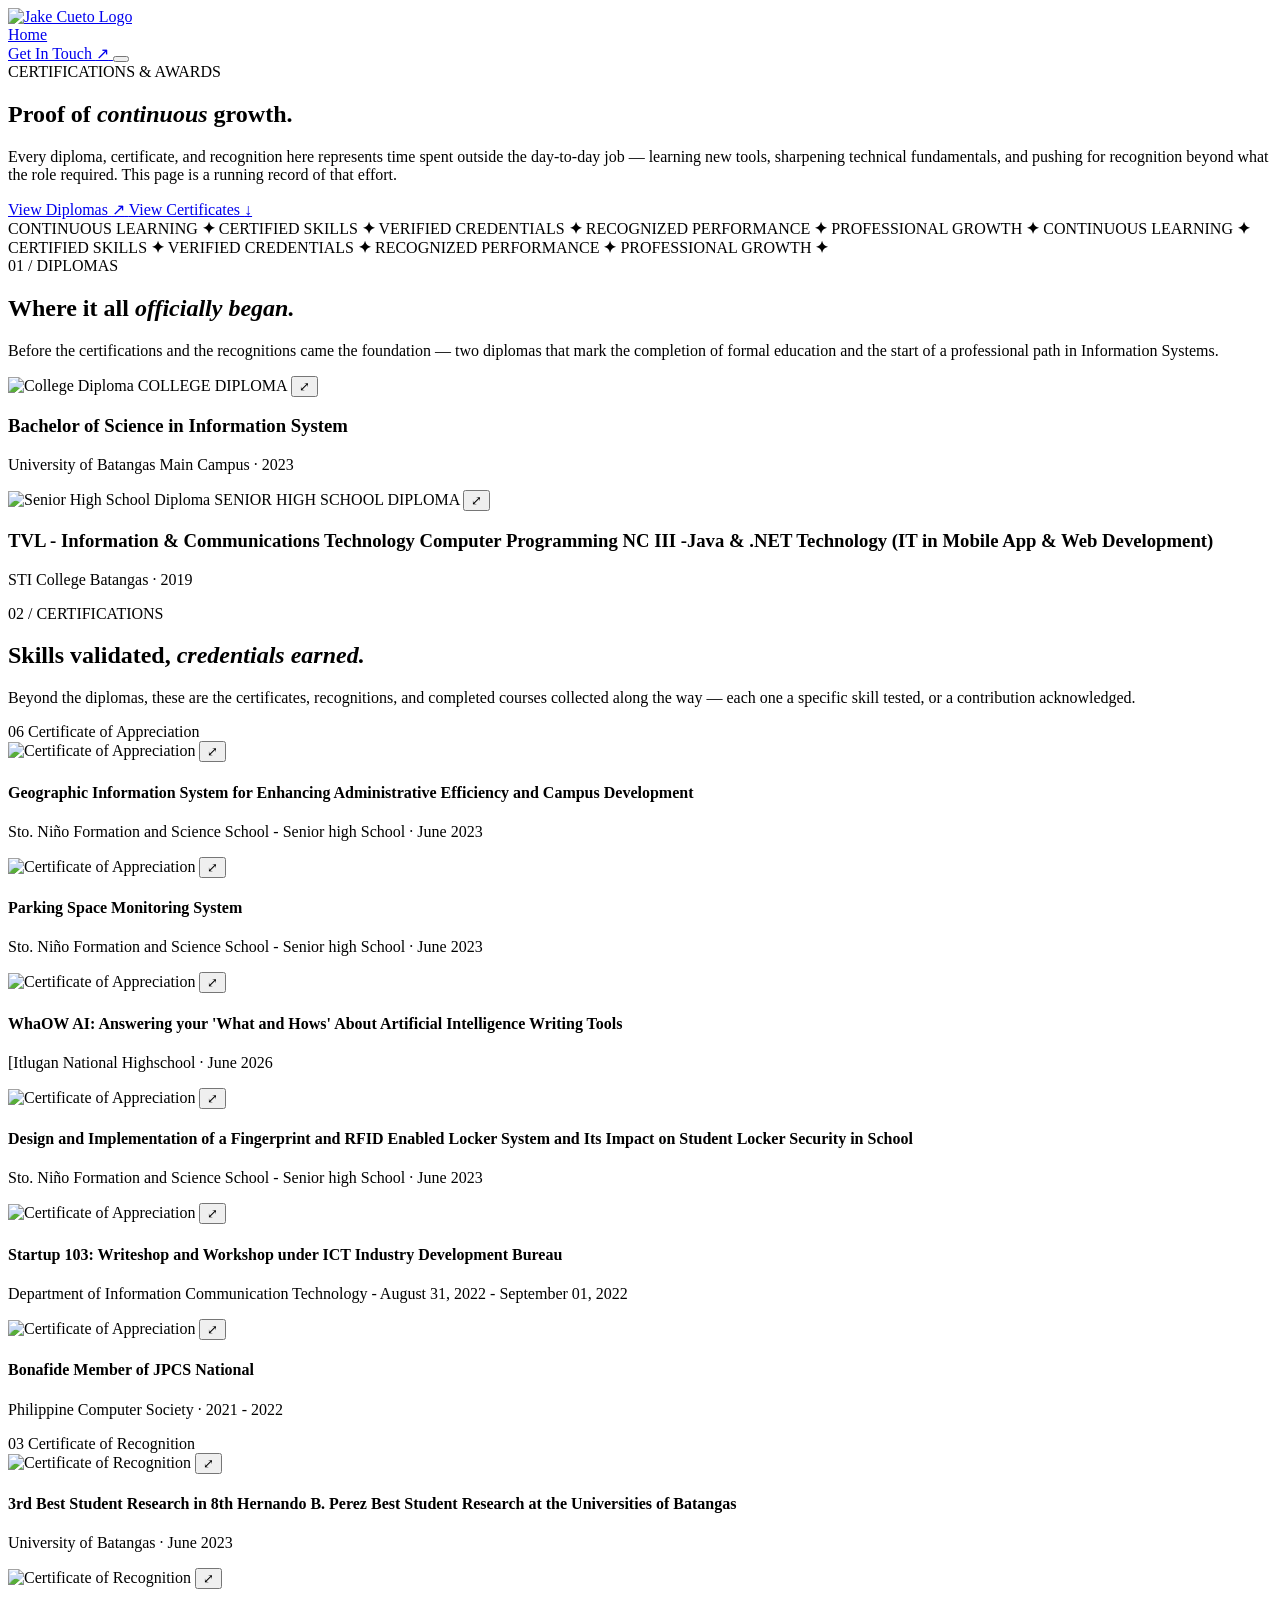
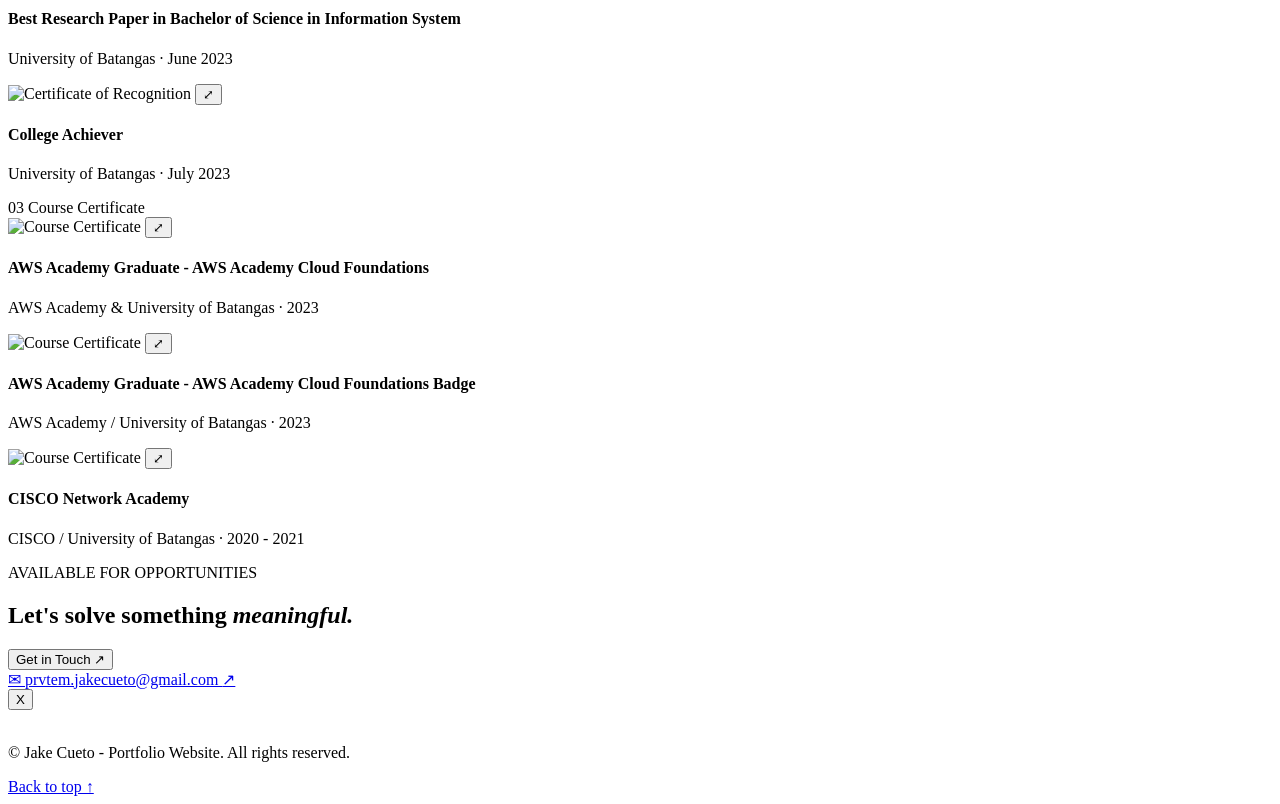
==== certifications.html @ 5f09d89c "certifications.html" ====
<!DOCTYPE html>
<html lang="en">

<head>
    <meta charset="UTF-8">
    <meta name="viewport" content="width=device-width, initial-scale=1.0">

    <meta
        name="description"
        content="Certifications and awards earned by Jake Cueto — Information Systems graduate, IT Support Specialist, and Technical Specialist."
    >

    <title>Certifications & Awards — Jake Cueto</title>

    <!-- Google Fonts -->
    <link rel="preconnect" href="https://fonts.googleapis.com">
    <link rel="preconnect" href="https://fonts.gstatic.com" crossorigin>

    <link
        href="https://fonts.googleapis.com/css2?family=DM+Sans:wght@400;500;600;700;800&family=Playfair+Display:ital,wght@0,500;0,600;0,700;1,500&display=swap"
        rel="stylesheet"
    >

    <!-- CSS -->
    <link rel="stylesheet" href="style.css">
</head>


<body>

    <!-- =====================================================
         NAVIGATION
    ====================================================== -->

    <header class="header">

        <nav class="navbar container">

            <a href="index.html" class="logo">
                <img
                    src="mybranding.png"
                    alt="Jake Cueto Logo"
                    class="logo-image"
                >
            </a>


            <div class="nav-links">

                <a href="index.html" class="active">
                    Home
                </a>

            </div>


            <a href="#contact" class="nav-contact">
                Get In Touch
                <span>↗</span>
            </a>


            <button
                class="menu-button"
                type="button"
                aria-label="Open navigation"
                aria-expanded="false"
            >
                <span></span>
                <span></span>
            </button>

        </nav>

    </header>



    <!-- =====================================================
         MAIN
    ====================================================== -->

    <main>


        <!-- =================================================
             HERO / PAGE INTRO
        ================================================== -->

        <section
            class="cert-hero container"
            id="top"
        >

            <div class="cert-hero-content reveal">

                <div class="eyebrow">
                    <span></span>
                    CERTIFICATIONS &amp; AWARDS
                </div>


                <h1>
                    Proof of
                    <em>continuous</em>
                    growth.
                </h1>


                <p class="hero-description">
                    Every diploma, certificate, and recognition here represents
                    time spent outside the day-to-day job — learning new tools,
                    sharpening technical fundamentals, and pushing for
                    recognition beyond what the role required. This page
                    is a running record of that effort.
                </p>


                <div class="hero-buttons">

                    <a
                        href="#diplomas"
                        class="button button-dark"
                    >
                        View Diplomas
                        <span>↗</span>
                    </a>


                    <a
                        href="#certifications"
                        class="simple-link"
                    >
                        View Certificates
                        <span>↓</span>
                    </a>

                </div>

            </div>

        </section>



        <!-- =================================================
             MARQUEE
        ================================================== -->

        <section class="marquee-divider">

            <div class="marquee-track">

                <span>CONTINUOUS LEARNING</span>
                <b>✦</b>

                <span>CERTIFIED SKILLS</span>
                <b>✦</b>

                <span>VERIFIED CREDENTIALS</span>
                <b>✦</b>

                <span>RECOGNIZED PERFORMANCE</span>
                <b>✦</b>

                <span>PROFESSIONAL GROWTH</span>
                <b>✦</b>

                <span>CONTINUOUS LEARNING</span>
                <b>✦</b>

                <span>CERTIFIED SKILLS</span>
                <b>✦</b>

                <span>VERIFIED CREDENTIALS</span>
                <b>✦</b>

                <span>RECOGNIZED PERFORMANCE</span>
                <b>✦</b>

                <span>PROFESSIONAL GROWTH</span>
                <b>✦</b>

            </div>

        </section>



        <!-- =================================================
             DIPLOMAS
        ================================================== -->

        <section
            class="diploma-section container"
            id="diplomas"
        >

            <div class="section-number reveal">
                01 / DIPLOMAS
            </div>


            <div class="cert-section-header reveal">

                <h2>
                    Where it all
                    <em>officially began.</em>
                </h2>


                <p class="work-intro-text">
                    Before the certifications and the recognitions came the
                    foundation — two diplomas that mark the completion of
                    formal education and the start of a professional path
                    in Information Systems.
                </p>

            </div>


            <div class="diploma-grid">

                <!-- DIPLOMA 1 — placeholder, replace with real data -->
                <article class="diploma-card reveal">

                    <div class="diploma-photo protected-photo">
                        <img
                            src="diploma-college.jpg"
                            alt="College Diploma"
                            draggable="false"
                            oncontextmenu="return false"
                        >
                        <span class="diploma-tag">COLLEGE DIPLOMA</span>

                        <button
                            type="button"
                            class="expand-btn"
                            data-image="diploma-college.jpg"
                            data-title="College Diploma"
                            aria-label="Expand image"
                        >
                            ⤢
                        </button>
                    </div>

                    <div class="diploma-info">
                        <h3>Bachelor of Science in Information System</h3>
                        <p>University of Batangas Main Campus · 2023</p>
                    </div>

                </article>


                <!-- DIPLOMA 2 — placeholder, replace with real data -->
                <article class="diploma-card reveal">

                    <div class="diploma-photo protected-photo">
                        <img
                            src="diploma-shs.jpg"
                            alt="Senior High School Diploma"
                            draggable="false"
                            oncontextmenu="return false"
                        >
                        <span class="diploma-tag">SENIOR HIGH SCHOOL DIPLOMA</span>

                        <button
                            type="button"
                            class="expand-btn"
                            data-image="diploma-shs.jpg"
                            data-title="Senior High School Diploma"
                            aria-label="Expand image"
                        >
                            ⤢
                        </button>
                    </div>

                    <div class="diploma-info">
                        <h3>TVL - Information & Communications Technology Computer Programming NC III -Java & .NET Technology (IT in Mobile App & Web Development)</h3>
                        <p>STI College Batangas · 2019</p>
                    </div>

                </article>

            </div>

        </section>



        <!-- =================================================
             CERTIFICATIONS
        ================================================== -->

        <section
            class="cert-section container"
            id="certifications"
        >

            <div class="section-number reveal">
                02 / CERTIFICATIONS
            </div>


            <div class="cert-section-header reveal">

                <h2>
                    Skills validated,
                    <em>credentials earned.</em>
                </h2>


                <p class="work-intro-text">
                    Beyond the diplomas, these are the certificates,
                    recognitions, and completed courses collected along
                    the way — each one a specific skill tested, or a
                    contribution acknowledged.
                </p>

            </div>


            <!-- =============================================
                 CERTIFICATE OF APPRECIATION
            ============================================== -->

            <div class="cert-group">

                <div class="cert-group-heading reveal">
                    <span class="cert-group-count">06</span>
                    Certificate of Appreciation
                </div>

                <div class="cert-photo-grid">

                    <!-- CERT PHOTO — placeholder, replace with real data -->
                    <article class="cert-photo-card reveal">
                        <div class="cert-photo protected-photo">
                            <img
                                src="cert-appreciation-1.jpg"
                                alt="Certificate of Appreciation"
                                draggable="false"
                                oncontextmenu="return false"
                            >
                            <button
                                type="button"
                                class="expand-btn"
                                data-image="cert-appreciation-1.jpg"
                                data-title="Certificate of Appreciation"
                                aria-label="Expand image"
                            >
                                ⤢
                            </button>
                        </div>
                        <div class="cert-photo-info">
                            <h4>Geographic Information System for Enhancing Administrative Efficiency and Campus Development </h4>
                            <p>Sto. Niño Formation and Science School - Senior high School · June 2023</p>
                        </div>
                    </article>

                    <!-- CERT PHOTO — placeholder, replace with real data -->
                    <article class="cert-photo-card reveal">
                        <div class="cert-photo protected-photo">
                            <img
                                src="cert-appreciation-2.jpg"
                                alt="Certificate of Appreciation"
                                draggable="false"
                                oncontextmenu="return false"
                            >
                            <button
                                type="button"
                                class="expand-btn"
                                data-image="cert-appreciation-2.jpg"
                                data-title="Certificate of Appreciation"
                                aria-label="Expand image"
                            >
                                ⤢
                            </button>
                        </div>
                        <div class="cert-photo-info">
                            <h4>Parking Space Monitoring System</h4>
                            <p>Sto. Niño Formation and Science School - Senior high School · June 2023</p>
                        </div>
                    </article>

                    <!-- CERT PHOTO — placeholder, replace with real data -->
                    <article class="cert-photo-card reveal">
                        <div class="cert-photo protected-photo">
                            <img
                                src="cert-appreciation-3.jpg"
                                alt="Certificate of Appreciation"
                                draggable="false"
                                oncontextmenu="return false"
                            >
                            <button
                                type="button"
                                class="expand-btn"
                                data-image="cert-appreciation-3.jpg"
                                data-title="Certificate of Appreciation"
                                aria-label="Expand image"
                            >
                                ⤢
                            </button>
                        </div>
                        <div class="cert-photo-info">
                            <h4>WhaOW AI: Answering your 'What and Hows' About Artificial Intelligence Writing Tools</h4>
                            <p>[Itlugan National Highschool · June 2026</p>
                        </div>
                    </article>

                    <!-- CERT PHOTO — placeholder, replace with real data -->
                    <article class="cert-photo-card reveal">
                        <div class="cert-photo protected-photo">
                            <img
                                src="cert-appreciation-4.jpg"
                                alt="Certificate of Appreciation"
                                draggable="false"
                                oncontextmenu="return false"
                            >
                            <button
                                type="button"
                                class="expand-btn"
                                data-image="cert-appreciation-4.jpg"
                                data-title="Certificate of Appreciation"
                                aria-label="Expand image"
                            >
                                ⤢
                            </button>
                        </div>
                        <div class="cert-photo-info">
                            <h4>Design and Implementation of a Fingerprint and RFID Enabled Locker System and Its Impact on Student Locker Security in School</h4>
                            <p>Sto. Niño Formation and Science School - Senior high School · June 2023</p>
                        </div>
                    </article>

                    <!-- CERT PHOTO — placeholder, replace with real data -->
                    <article class="cert-photo-card reveal">
                        <div class="cert-photo protected-photo">
                            <img
                                src="cert-appreciation-5.jpg"
                                alt="Certificate of Appreciation"
                                draggable="false"
                                oncontextmenu="return false"
                            >
                            <button
                                type="button"
                                class="expand-btn"
                                data-image="cert-appreciation-5.jpg"
                                data-title="Certificate of Appreciation"
                                aria-label="Expand image"
                            >
                                ⤢
                            </button>
                        </div>
                        <div class="cert-photo-info">
                            <h4>Startup 103: Writeshop and Workshop under ICT Industry Development Bureau</h4>
                            <p>Department of Information Communication Technology - August 31, 2022 - September 01, 2022</p>
                        </div>
                    </article>

                    <!-- CERT PHOTO — placeholder, replace with real data -->
                    <article class="cert-photo-card reveal">
                        <div class="cert-photo protected-photo">
                            <img
                                src="cert-appreciation-6.jpg"
                                alt="Certificate of Appreciation"
                                draggable="false"
                                oncontextmenu="return false"
                            >
                            <button
                                type="button"
                                class="expand-btn"
                                data-image="cert-appreciation-6.jpg"
                                data-title="Certificate of Appreciation"
                                aria-label="Expand image"
                            >
                                ⤢
                            </button>
                        </div>
                        <div class="cert-photo-info">
                            <h4>Bonafide Member of JPCS National</h4>
                            <p>Philippine Computer Society · 2021 - 2022</p>
                        </div>
                    </article>

                </div>

            </div>



            <!-- =============================================
                 CERTIFICATE OF RECOGNITION
                 (2 portrait, 1 landscape)
            ============================================== -->

            <div class="cert-group">

                <div class="cert-group-heading reveal">
                    <span class="cert-group-count">03</span>
                    Certificate of Recognition
                </div>

                <div class="cert-photo-grid">

                    <!-- CERT PHOTO — PORTRAIT — placeholder, replace with real data -->
                    <article class="cert-photo-card cert-photo-card--portrait reveal">
                        <div class="cert-photo protected-photo">
                            <img
                                src="cert-recognition-1.jpg"
                                alt="Certificate of Recognition"
                                draggable="false"
                                oncontextmenu="return false"
                            >
                            <button
                                type="button"
                                class="expand-btn"
                                data-image="cert-recognition-1.jpg"
                                data-title="Certificate of Recognition"
                                aria-label="Expand image"
                            >
                                ⤢
                            </button>
                        </div>
                        <div class="cert-photo-info">
                            <h4>3rd Best Student Research in 8th Hernando B. Perez Best Student Research at the Universities of Batangas</h4>
                            <p>University of Batangas · June 2023</p>
                        </div>
                    </article>

                    <!-- CERT PHOTO — PORTRAIT — placeholder, replace with real data -->
                    <article class="cert-photo-card cert-photo-card--portrait reveal">
                        <div class="cert-photo protected-photo">
                            <img
                                src="cert-recognition-2.jpg"
                                alt="Certificate of Recognition"
                                draggable="false"
                                oncontextmenu="return false"
                            >
                            <button
                                type="button"
                                class="expand-btn"
                                data-image="cert-recognition-2.jpg"
                                data-title="Certificate of Recognition"
                                aria-label="Expand image"
                            >
                                ⤢
                            </button>
                        </div>
                        <div class="cert-photo-info">
                            <h4>Best Research Paper in Bachelor of Science in Information System</h4>
                            <p>University of Batangas · June 2023</p>
                        </div>
                    </article>

                    <!-- CERT PHOTO — LANDSCAPE — placeholder, replace with real data -->
                    <article class="cert-photo-card reveal">
                        <div class="cert-photo protected-photo">
                            <img
                                src="cert-recognition-3.jpg"
                                alt="Certificate of Recognition"
                                draggable="false"
                                oncontextmenu="return false"
                            >
                            <button
                                type="button"
                                class="expand-btn"
                                data-image="cert-recognition-3.jpg"
                                data-title="Certificate of Recognition"
                                aria-label="Expand image"
                            >
                                ⤢
                            </button>
                        </div>
                        <div class="cert-photo-info">
                            <h4>College Achiever</h4>
                            <p>University of Batangas · July 2023</p>
                        </div>
                    </article>

                </div>

            </div>



            <!-- =============================================
                 COURSE CERTIFICATE
                 (1 portrait, 2 landscape)
            ============================================== -->

            <div class="cert-group">

                <div class="cert-group-heading reveal">
                    <span class="cert-group-count">03</span>
                    Course Certificate
                </div>

                <div class="cert-photo-grid cert-photo-grid-small">

                    <!-- CERT PHOTO — PORTRAIT — placeholder, replace with real data -->
                    <article class="cert-photo-card cert-photo-card--portrait reveal">
                        <div class="cert-photo protected-photo">
                            <img
                                src="cert-course-1.jpg"
                                alt="Course Certificate"
                                draggable="false"
                                oncontextmenu="return false"
                            >
                            <button
                                type="button"
                                class="expand-btn"
                                data-image="cert-course-1.jpg"
                                data-title="Course Certificate"
                                aria-label="Expand image"
                            >
                                ⤢
                            </button>
                        </div>
                        <div class="cert-photo-info">
                            <h4>AWS Academy Graduate - AWS Academy Cloud Foundations</h4>
                            <p>AWS Academy & University of Batangas · 2023</p>
                        </div>
                    </article>

                    <!-- CERT PHOTO — LANDSCAPE — placeholder, replace with real data -->
                    <article class="cert-photo-card reveal">
                        <div class="cert-photo protected-photo">
                            <img
                                src="cert-course-2.jpg"
                                alt="Course Certificate"
                                draggable="false"
                                oncontextmenu="return false"
                            >
                            <button
                                type="button"
                                class="expand-btn"
                                data-image="cert-course-2.jpg"
                                data-title="Course Certificate"
                                aria-label="Expand image"
                            >
                                ⤢
                            </button>
                        </div>
                        <div class="cert-photo-info">
                            <h4>AWS Academy Graduate - AWS Academy Cloud Foundations Badge</h4>
                            <p>AWS Academy / University of Batangas · 2023</p>
                        </div>
                    </article>

                    <!-- CERT PHOTO — LANDSCAPE — placeholder, replace with real data -->
                    <article class="cert-photo-card reveal">
                        <div class="cert-photo protected-photo">
                            <img
                                src="cert-course-3.jpg"
                                alt="Course Certificate"
                                draggable="false"
                                oncontextmenu="return false"
                            >
                            <button
                                type="button"
                                class="expand-btn"
                                data-image="cert-course-3.jpg"
                                data-title="Course Certificate"
                                aria-label="Expand image"
                            >
                                ⤢
                            </button>
                        </div>
                        <div class="cert-photo-info">
                            <h4>CISCO Network Academy</h4>
                            <p>CISCO / University of Batangas · 2020 - 2021</p>
                        </div>
                    </article>

                </div>

            </div>

        </section>



        <!-- =================================================
             CONTACT
        ================================================== -->

        <section
            class="contact container"
            id="contact"
        >

            <div class="contact-box reveal">

                <div class="eyebrow light">
                    AVAILABLE FOR OPPORTUNITIES
                </div>


                <h2>
                    Let's solve something
                    <em>meaningful.</em>
                </h2>


                <!-- CONTACT ACTION -->

                <div class="contact-action">

                    <button
                        type="button"
                        class="button button-light contact-start"
                        id="startConversationBtn"
                        aria-expanded="false"
                        aria-controls="emailReveal"
                    >
                        Get in Touch
                        <span class="contact-arrow">↗</span>
                    </button>


                    <!-- EMAIL BUTTON REVEALED AFTER CLICK -->

                    <div
                        class="email-reveal"
                        id="emailReveal"
                        aria-hidden="true"
                    >

                        <a
                            href="https://mail.google.com/mail/?view=cm&amp;fs=1&amp;to=prvtem.jakecueto@gmail.com"
                            target="_blank"
                            rel="noopener noreferrer"
                            class="email-button"
                            aria-label="Send an email to Jake Cueto"
                        >

                            <span class="email-icon">
                                ✉
                            </span>

                            <span class="email-address">
                                prvtem.jakecueto@gmail.com
                            </span>

                            <span class="email-arrow">
                                ↗
                            </span>

                        </a>

                    </div>

                </div>


                <div class="contact-circle"></div>

            </div>

        </section>

    </main>



    <!-- =====================================================
         PHOTO LIGHTBOX (protected — expand view only)
    ====================================================== -->

    <div
        class="photo-lightbox"
        id="photoLightbox"
        aria-hidden="true"
    >

        <button
            class="lightbox-close"
            id="lightboxClose"
            type="button"
            aria-label="Close photo viewer"
        >
            X
        </button>


        <div class="lightbox-content" oncontextmenu="return false">

            <img
                id="lightboxImage"
                src=""
                alt=""
                draggable="false"
                oncontextmenu="return false"
            >

            <p id="lightboxTitle"></p>

        </div>

    </div>



    <!-- =====================================================
         FOOTER
    ====================================================== -->

    <footer class="footer container">

        <p>
            ©
            <span id="year"></span>
            Jake Cueto - Portfolio Website.
            All rights reserved.
        </p>


        <a href="#top">
            Back to top ↑
        </a>

    </footer>



    <!-- JavaScript -->
    <script src="script.js"></script>

</body>

</html>
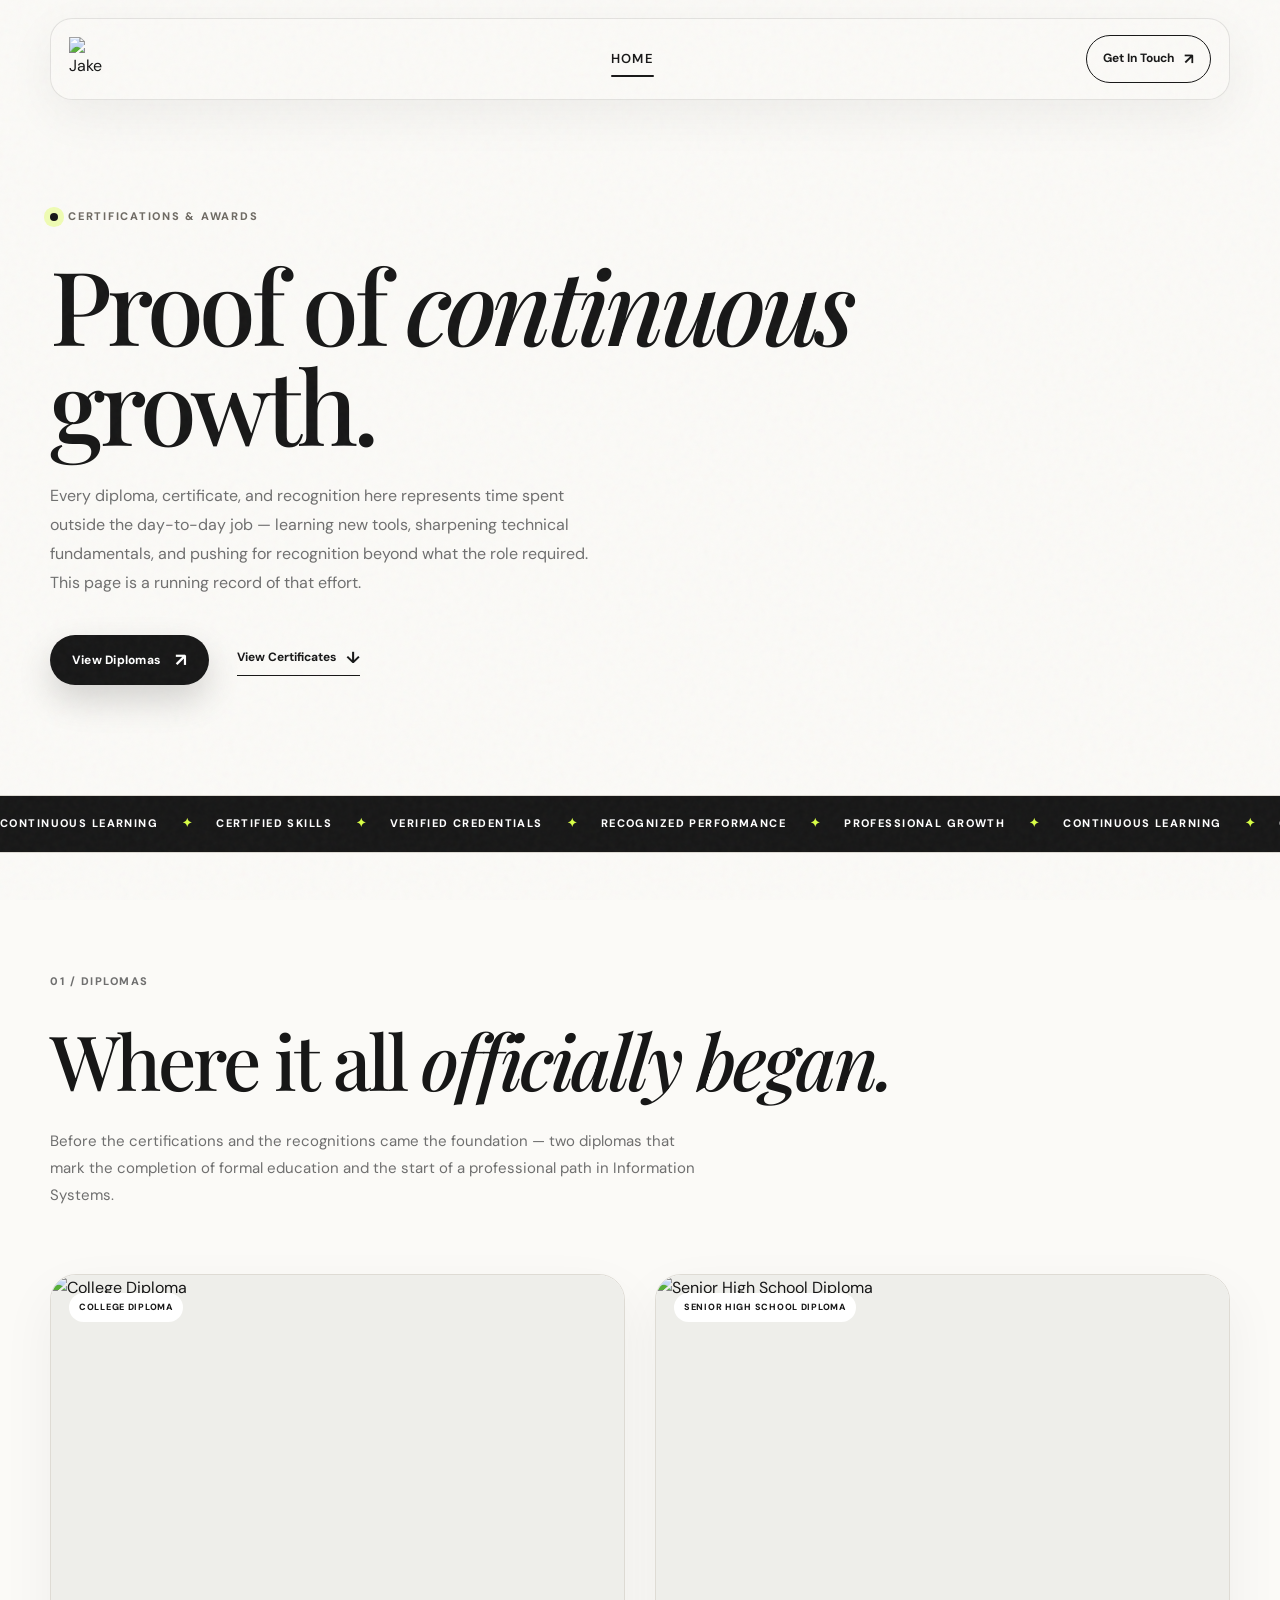
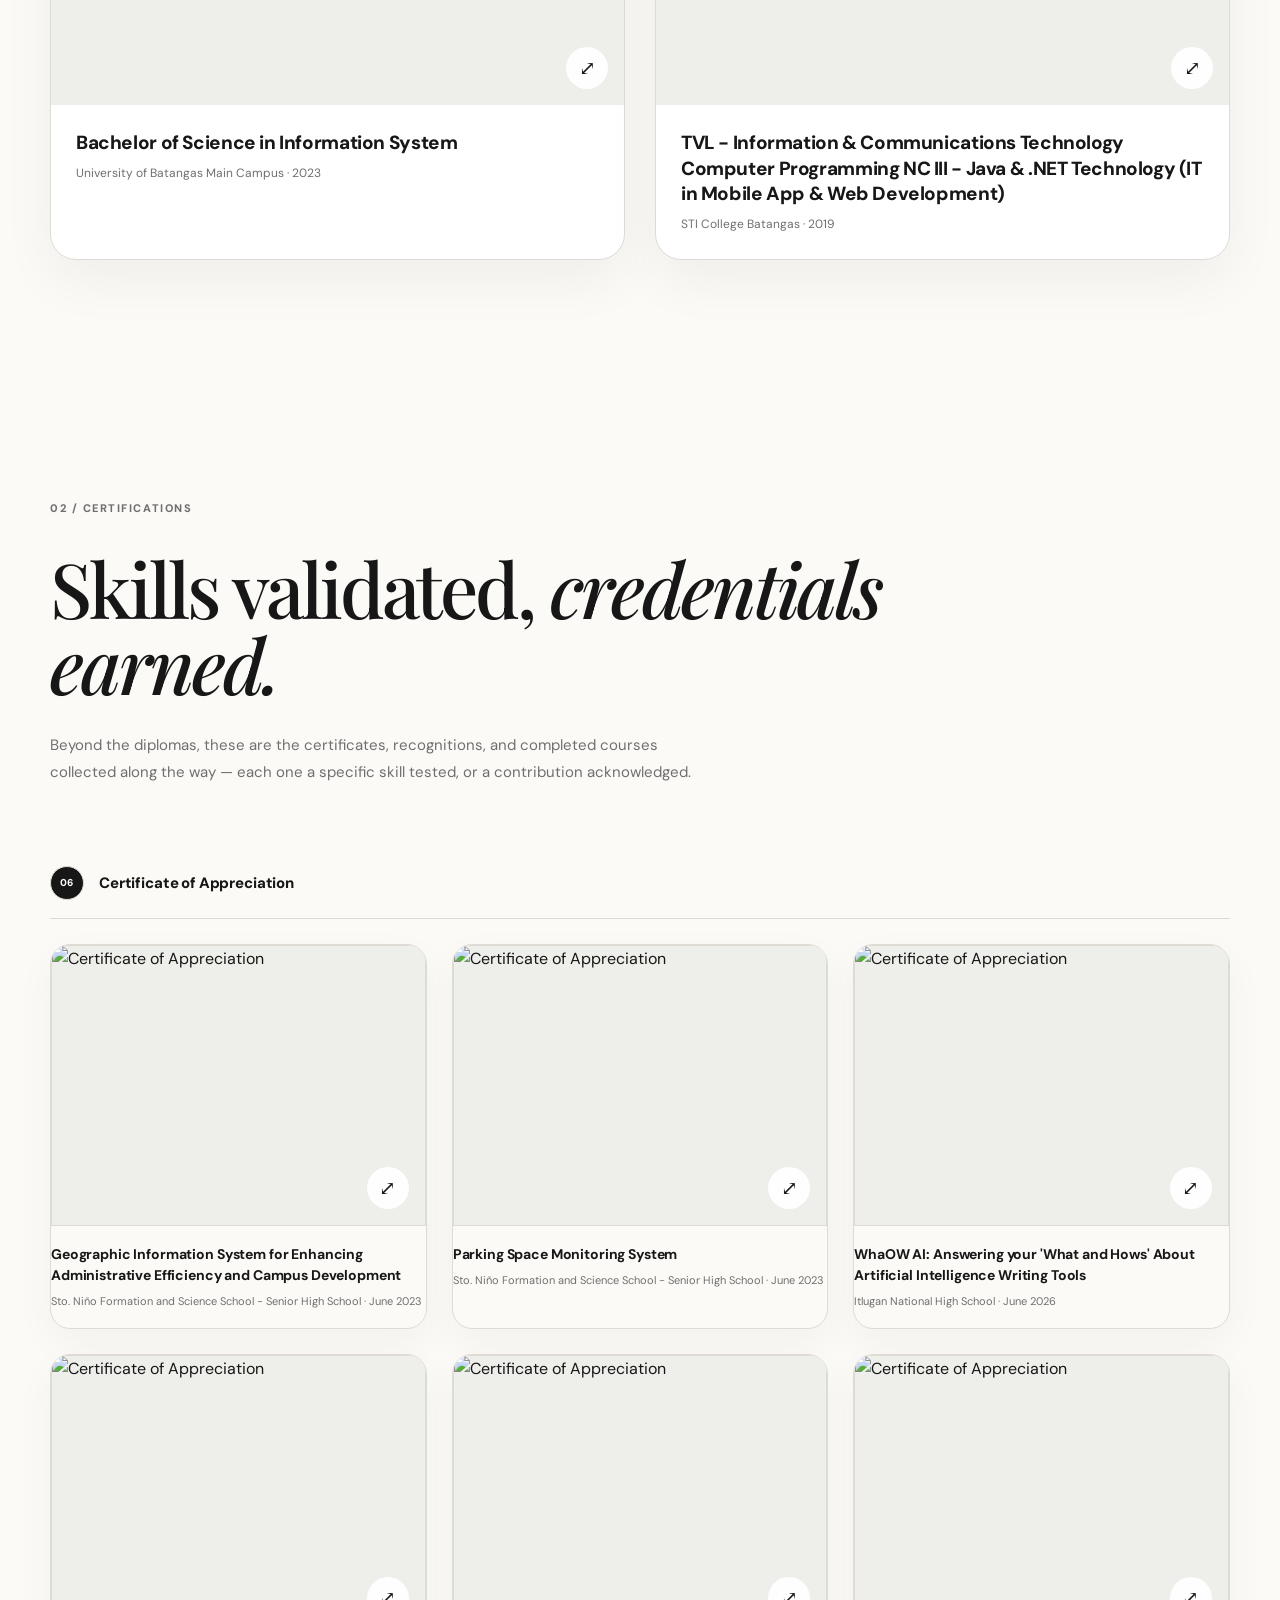
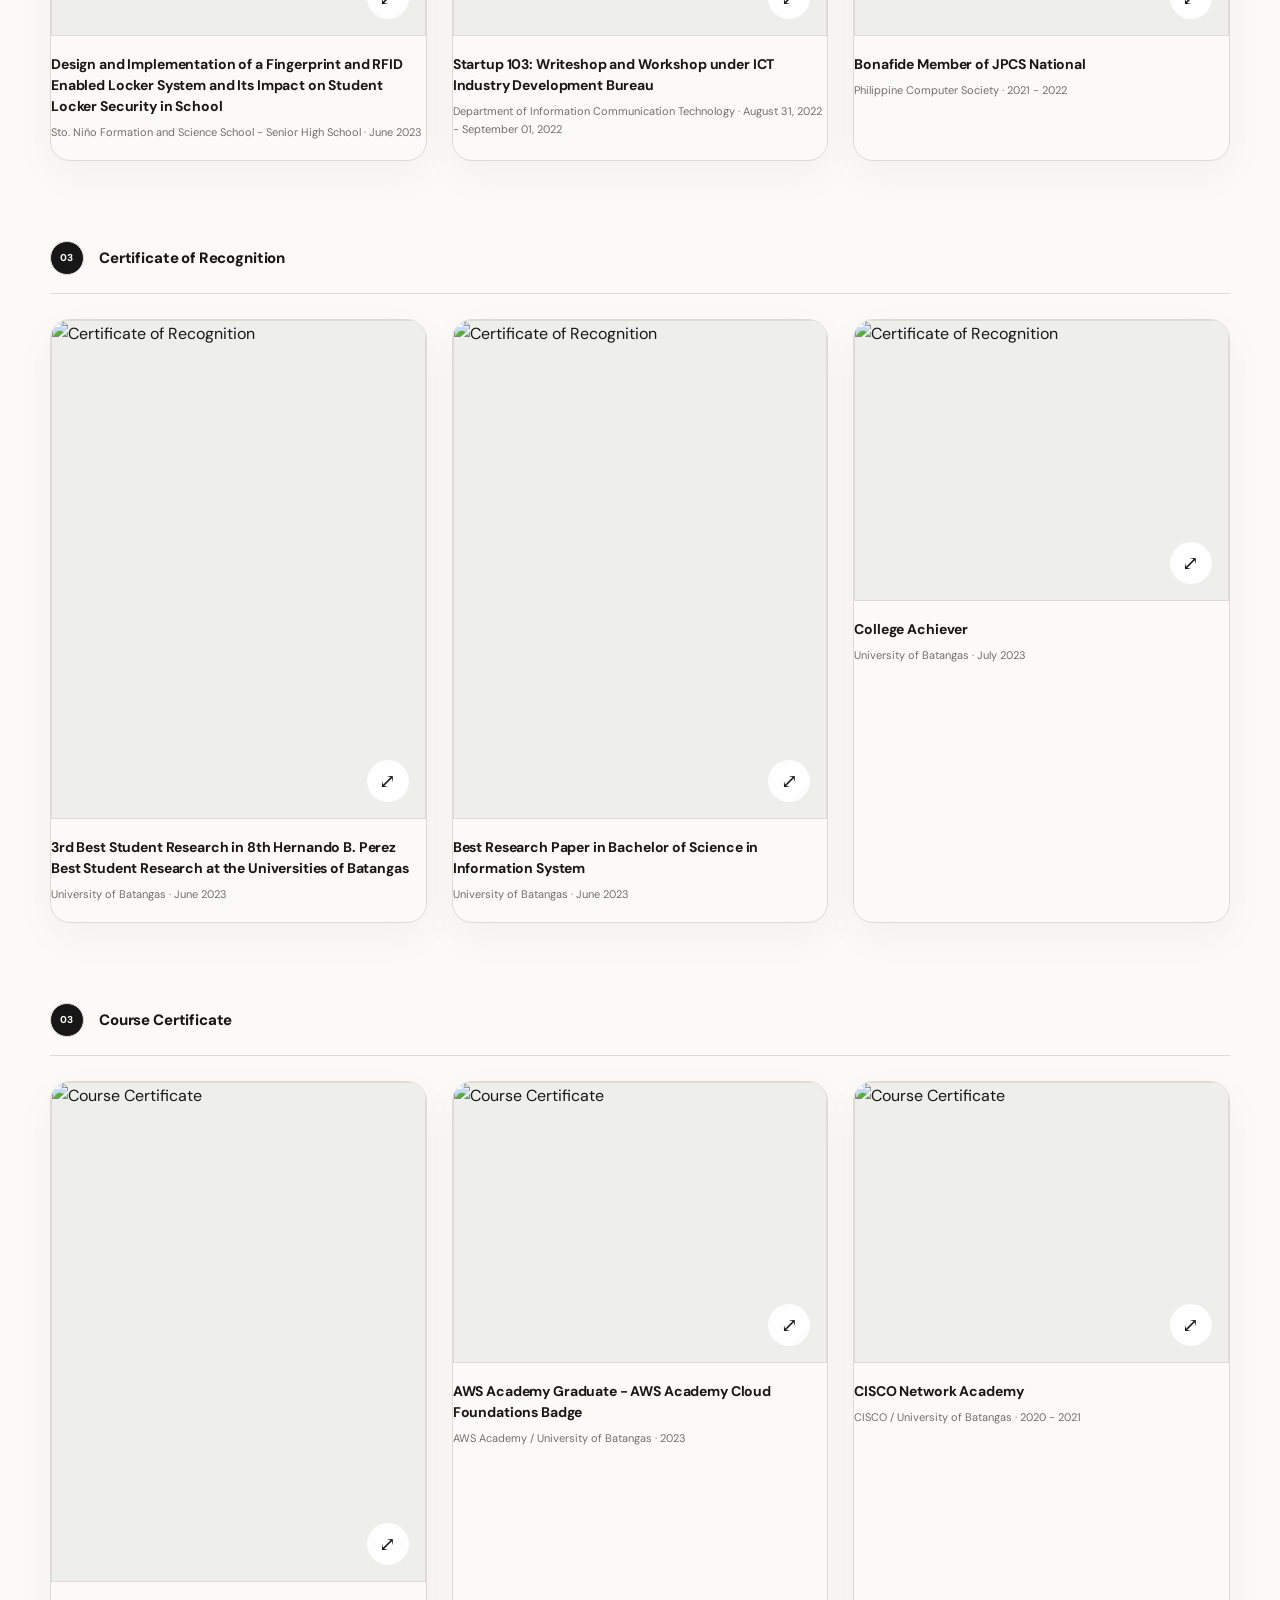
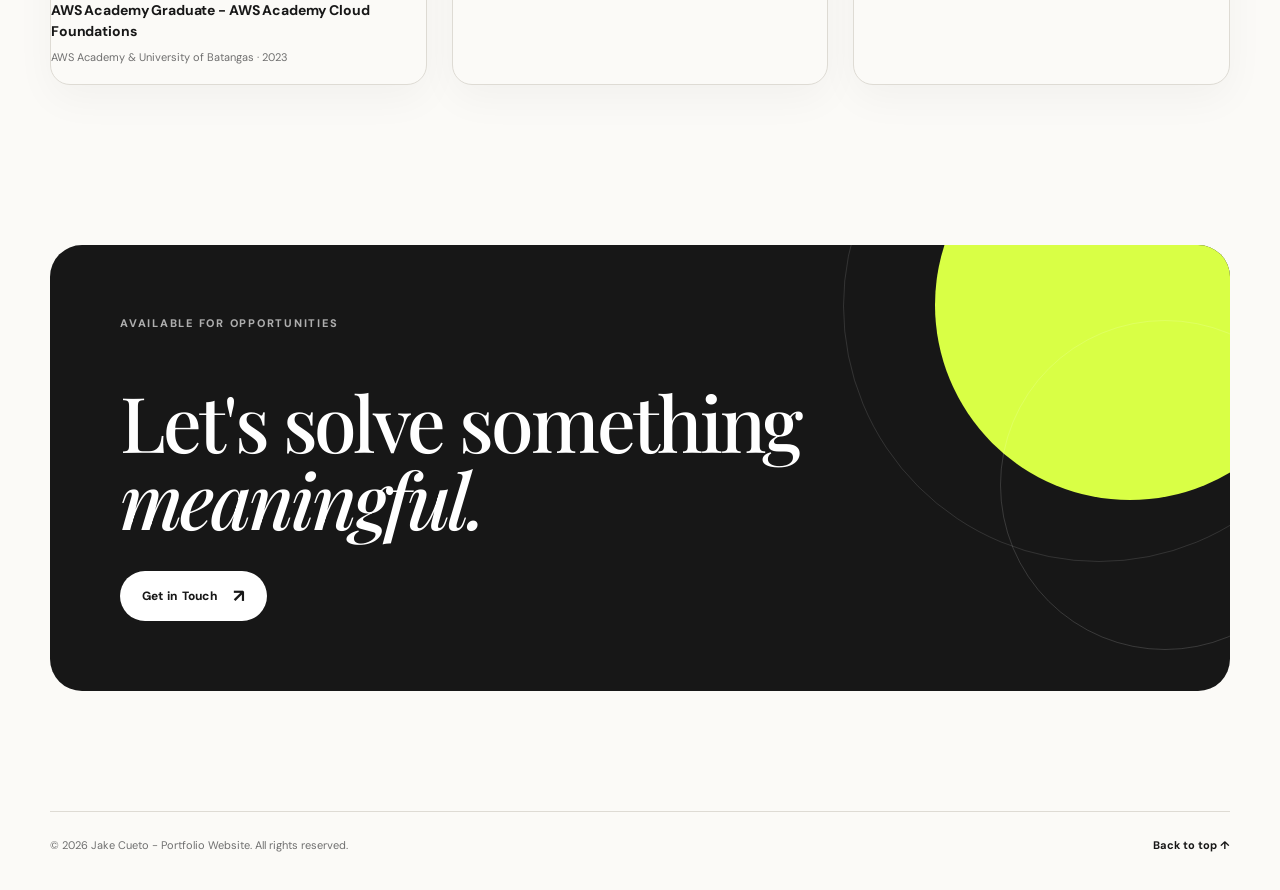
==== commit c9d6df9a: "certifications.html" ====
--- a/certifications.html
+++ b/certifications.html
@@ -2,8 +2,13 @@
 <html lang="en">
 
 <head>
+
     <meta charset="UTF-8">
-    <meta name="viewport" content="width=device-width, initial-scale=1.0">
+
+    <meta
+        name="viewport"
+        content="width=device-width, initial-scale=1.0"
+    >
 
     <meta
         name="description"
@@ -12,21 +17,42 @@
 
     <title>Certifications & Awards — Jake Cueto</title>
 
-    <!-- Google Fonts -->
-    <link rel="preconnect" href="https://fonts.googleapis.com">
-    <link rel="preconnect" href="https://fonts.gstatic.com" crossorigin>
+
+    <!-- =====================================================
+         GOOGLE FONTS
+    ====================================================== -->
+
+    <link
+        rel="preconnect"
+        href="https://fonts.googleapis.com"
+    >
+
+    <link
+        rel="preconnect"
+        href="https://fonts.gstatic.com"
+        crossorigin
+    >
 
     <link
         href="https://fonts.googleapis.com/css2?family=DM+Sans:wght@400;500;600;700;800&family=Playfair+Display:ital,wght@0,500;0,600;0,700;1,500&display=swap"
         rel="stylesheet"
     >
 
-    <!-- CSS -->
-    <link rel="stylesheet" href="style.css">
+
+    <!-- =====================================================
+         CSS
+    ====================================================== -->
+
+    <link
+        rel="stylesheet"
+        href="style.css"
+    >
+
 </head>
 
 
 <body>
+
 
     <!-- =====================================================
          NAVIGATION
@@ -36,29 +62,80 @@
 
         <nav class="navbar container">
 
-            <a href="index.html" class="logo">
+
+            <!-- LOGO -->
+
+            <a
+                href="index.html"
+                class="logo"
+            >
+
                 <img
                     src="mybranding.png"
                     alt="Jake Cueto Logo"
                     class="logo-image"
+                    draggable="false"
                 >
+
             </a>
 
 
+            <!-- =================================================
+                 NAVIGATION LINKS
+                 DESKTOP + MOBILE DROPDOWN
+            ================================================== -->
+
             <div class="nav-links">
 
-                <a href="index.html" class="active">
+
+                <!-- HOME -->
+
+                <a
+                    href="index.html"
+                    class="active"
+                >
                     Home
                 </a>
 
+
+                <!-- GET IN TOUCH
+                     MOBILE VERSION -->
+
+                <a
+                    href="#contact"
+                    class="mobile-contact-link"
+                >
+                    Get In Touch
+
+                    <span>↗</span>
+
+                </a>
+
+
             </div>
 
 
-            <a href="#contact" class="nav-contact">
+            <!-- =================================================
+                 GET IN TOUCH
+                 DESKTOP VERSION
+            ================================================== -->
+
+            <a
+                href="#contact"
+                class="nav-contact"
+            >
+
                 Get In Touch
+
                 <span>↗</span>
+
             </a>
 
+
+            <!-- =================================================
+                 MOBILE MENU BUTTON
+                 3 LINES
+            ================================================== -->
 
             <button
                 class="menu-button"
@@ -66,9 +143,13 @@
                 aria-label="Open navigation"
                 aria-expanded="false"
             >
+
                 <span></span>
                 <span></span>
+                <span></span>
+
             </button>
+
 
         </nav>
 
@@ -94,36 +175,48 @@
 
             <div class="cert-hero-content reveal">
 
+
                 <div class="eyebrow">
+
                     <span></span>
-                    CERTIFICATIONS &amp; AWARDS
+
+                    CERTIFICATIONS & AWARDS
+
                 </div>
 
 
                 <h1>
+
                     Proof of
                     <em>continuous</em>
                     growth.
+
                 </h1>
 
 
                 <p class="hero-description">
+
                     Every diploma, certificate, and recognition here represents
                     time spent outside the day-to-day job — learning new tools,
                     sharpening technical fundamentals, and pushing for
                     recognition beyond what the role required. This page
                     is a running record of that effort.
+
                 </p>
 
 
                 <div class="hero-buttons">
+
 
                     <a
                         href="#diplomas"
                         class="button button-dark"
                     >
+
                         View Diplomas
+
                         <span>↗</span>
+
                     </a>
 
 
@@ -131,11 +224,16 @@
                         href="#certifications"
                         class="simple-link"
                     >
+
                         View Certificates
+
                         <span>↓</span>
+
                     </a>
 
+
                 </div>
+
 
             </div>
 
@@ -151,35 +249,76 @@
 
             <div class="marquee-track">
 
-                <span>CONTINUOUS LEARNING</span>
+
+                <span>
+                    CONTINUOUS LEARNING
+                </span>
+
                 <b>✦</b>
 
-                <span>CERTIFIED SKILLS</span>
+
+                <span>
+                    CERTIFIED SKILLS
+                </span>
+
                 <b>✦</b>
 
-                <span>VERIFIED CREDENTIALS</span>
+
+                <span>
+                    VERIFIED CREDENTIALS
+                </span>
+
                 <b>✦</b>
 
-                <span>RECOGNIZED PERFORMANCE</span>
+
+                <span>
+                    RECOGNIZED PERFORMANCE
+                </span>
+
                 <b>✦</b>
 
-                <span>PROFESSIONAL GROWTH</span>
+
+                <span>
+                    PROFESSIONAL GROWTH
+                </span>
+
                 <b>✦</b>
 
-                <span>CONTINUOUS LEARNING</span>
+
+                <span>
+                    CONTINUOUS LEARNING
+                </span>
+
                 <b>✦</b>
 
-                <span>CERTIFIED SKILLS</span>
+
+                <span>
+                    CERTIFIED SKILLS
+                </span>
+
                 <b>✦</b>
 
-                <span>VERIFIED CREDENTIALS</span>
+
+                <span>
+                    VERIFIED CREDENTIALS
+                </span>
+
                 <b>✦</b>
 
-                <span>RECOGNIZED PERFORMANCE</span>
+
+                <span>
+                    RECOGNIZED PERFORMANCE
+                </span>
+
                 <b>✦</b>
 
-                <span>PROFESSIONAL GROWTH</span>
+
+                <span>
+                    PROFESSIONAL GROWTH
+                </span>
+
                 <b>✦</b>
+
 
             </div>
 
@@ -196,42 +335,64 @@
             id="diplomas"
         >
 
+
             <div class="section-number reveal">
+
                 01 / DIPLOMAS
+
             </div>
 
 
             <div class="cert-section-header reveal">
 
+
                 <h2>
+
                     Where it all
                     <em>officially began.</em>
+
                 </h2>
 
 
                 <p class="work-intro-text">
+
                     Before the certifications and the recognitions came the
                     foundation — two diplomas that mark the completion of
                     formal education and the start of a professional path
                     in Information Systems.
+
                 </p>
 
+
             </div>
 
 
+
             <div class="diploma-grid">
 
-                <!-- DIPLOMA 1 — placeholder, replace with real data -->
+
+                <!-- =================================================
+                     DIPLOMA 1
+                ================================================== -->
+
                 <article class="diploma-card reveal">
 
+
                     <div class="diploma-photo protected-photo">
+
+
                         <img
                             src="diploma-college.jpg"
                             alt="College Diploma"
                             draggable="false"
                             oncontextmenu="return false"
                         >
-                        <span class="diploma-tag">COLLEGE DIPLOMA</span>
+
+
+                        <span class="diploma-tag">
+                            COLLEGE DIPLOMA
+                        </span>
+
 
                         <button
                             type="button"
@@ -240,29 +401,54 @@
                             data-title="College Diploma"
                             aria-label="Expand image"
                         >
+
                             ⤢
+
                         </button>
+
+
                     </div>
 
+
                     <div class="diploma-info">
-                        <h3>Bachelor of Science in Information System</h3>
-                        <p>University of Batangas Main Campus · 2023</p>
+
+                        <h3>
+                            Bachelor of Science in Information System
+                        </h3>
+
+                        <p>
+                            University of Batangas Main Campus · 2023
+                        </p>
+
                     </div>
 
+
                 </article>
 
 
-                <!-- DIPLOMA 2 — placeholder, replace with real data -->
+
+                <!-- =================================================
+                     DIPLOMA 2
+                ================================================== -->
+
                 <article class="diploma-card reveal">
 
+
                     <div class="diploma-photo protected-photo">
+
+
                         <img
                             src="diploma-shs.jpg"
                             alt="Senior High School Diploma"
                             draggable="false"
                             oncontextmenu="return false"
                         >
-                        <span class="diploma-tag">SENIOR HIGH SCHOOL DIPLOMA</span>
+
+
+                        <span class="diploma-tag">
+                            SENIOR HIGH SCHOOL DIPLOMA
+                        </span>
+
 
                         <button
                             type="button"
@@ -271,16 +457,32 @@
                             data-title="Senior High School Diploma"
                             aria-label="Expand image"
                         >
+
                             ⤢
+
                         </button>
+
+
                     </div>
 
+
                     <div class="diploma-info">
-                        <h3>TVL - Information & Communications Technology Computer Programming NC III -Java & .NET Technology (IT in Mobile App & Web Development)</h3>
-                        <p>STI College Batangas · 2019</p>
+
+                        <h3>
+                            TVL - Information & Communications Technology
+                            Computer Programming NC III - Java & .NET Technology
+                            (IT in Mobile App & Web Development)
+                        </h3>
+
+                        <p>
+                            STI College Batangas · 2019
+                        </p>
+
                     </div>
 
+
                 </article>
+
 
             </div>
 
@@ -297,51 +499,76 @@
             id="certifications"
         >
 
+
             <div class="section-number reveal">
+
                 02 / CERTIFICATIONS
+
             </div>
 
 
             <div class="cert-section-header reveal">
 
+
                 <h2>
+
                     Skills validated,
                     <em>credentials earned.</em>
+
                 </h2>
 
 
                 <p class="work-intro-text">
+
                     Beyond the diplomas, these are the certificates,
                     recognitions, and completed courses collected along
                     the way — each one a specific skill tested, or a
                     contribution acknowledged.
+
                 </p>
 
+
             </div>
 
 
-            <!-- =============================================
+
+            <!-- =================================================
                  CERTIFICATE OF APPRECIATION
-            ============================================== -->
+            ================================================== -->
 
             <div class="cert-group">
 
+
                 <div class="cert-group-heading reveal">
-                    <span class="cert-group-count">06</span>
+
+                    <span class="cert-group-count">
+                        06
+                    </span>
+
                     Certificate of Appreciation
+
                 </div>
 
+
+
                 <div class="cert-photo-grid">
 
-                    <!-- CERT PHOTO — placeholder, replace with real data -->
+
+                    <!-- CERTIFICATE 1 -->
+
                     <article class="cert-photo-card reveal">
+
                         <div class="cert-photo protected-photo">
+
+
                             <img
                                 src="cert-appreciation-1.jpg"
                                 alt="Certificate of Appreciation"
                                 draggable="false"
                                 oncontextmenu="return false"
                             >
+
+
                             <button
                                 type="button"
                                 class="expand-btn"
@@ -349,24 +576,48 @@
                                 data-title="Certificate of Appreciation"
                                 aria-label="Expand image"
                             >
+
                                 ⤢
+
                             </button>
-                        </div>
+
+
+                        </div>
+
+
                         <div class="cert-photo-info">
-                            <h4>Geographic Information System for Enhancing Administrative Efficiency and Campus Development </h4>
-                            <p>Sto. Niño Formation and Science School - Senior high School · June 2023</p>
-                        </div>
+
+                            <h4>
+                                Geographic Information System for Enhancing
+                                Administrative Efficiency and Campus Development
+                            </h4>
+
+                            <p>
+                                Sto. Niño Formation and Science School -
+                                Senior High School · June 2023
+                            </p>
+
+                        </div>
+
                     </article>
 
-                    <!-- CERT PHOTO — placeholder, replace with real data -->
+
+
+                    <!-- CERTIFICATE 2 -->
+
                     <article class="cert-photo-card reveal">
+
                         <div class="cert-photo protected-photo">
+
+
                             <img
                                 src="cert-appreciation-2.jpg"
                                 alt="Certificate of Appreciation"
                                 draggable="false"
                                 oncontextmenu="return false"
                             >
+
+
                             <button
                                 type="button"
                                 class="expand-btn"
@@ -374,24 +625,47 @@
                                 data-title="Certificate of Appreciation"
                                 aria-label="Expand image"
                             >
+
                                 ⤢
+
                             </button>
-                        </div>
+
+
+                        </div>
+
+
                         <div class="cert-photo-info">
-                            <h4>Parking Space Monitoring System</h4>
-                            <p>Sto. Niño Formation and Science School - Senior high School · June 2023</p>
-                        </div>
+
+                            <h4>
+                                Parking Space Monitoring System
+                            </h4>
+
+                            <p>
+                                Sto. Niño Formation and Science School -
+                                Senior High School · June 2023
+                            </p>
+
+                        </div>
+
                     </article>
 
-                    <!-- CERT PHOTO — placeholder, replace with real data -->
+
+
+                    <!-- CERTIFICATE 3 -->
+
                     <article class="cert-photo-card reveal">
+
                         <div class="cert-photo protected-photo">
+
+
                             <img
                                 src="cert-appreciation-3.jpg"
                                 alt="Certificate of Appreciation"
                                 draggable="false"
                                 oncontextmenu="return false"
                             >
+
+
                             <button
                                 type="button"
                                 class="expand-btn"
@@ -399,24 +673,47 @@
                                 data-title="Certificate of Appreciation"
                                 aria-label="Expand image"
                             >
+
                                 ⤢
+
                             </button>
-                        </div>
+
+
+                        </div>
+
+
                         <div class="cert-photo-info">
-                            <h4>WhaOW AI: Answering your 'What and Hows' About Artificial Intelligence Writing Tools</h4>
-                            <p>[Itlugan National Highschool · June 2026</p>
-                        </div>
+
+                            <h4>
+                                WhaOW AI: Answering your 'What and Hows'
+                                About Artificial Intelligence Writing Tools
+                            </h4>
+
+                            <p>
+                                Itlugan National High School · June 2026
+                            </p>
+
+                        </div>
+
                     </article>
 
-                    <!-- CERT PHOTO — placeholder, replace with real data -->
+
+
+                    <!-- CERTIFICATE 4 -->
+
                     <article class="cert-photo-card reveal">
+
                         <div class="cert-photo protected-photo">
+
+
                             <img
                                 src="cert-appreciation-4.jpg"
                                 alt="Certificate of Appreciation"
                                 draggable="false"
                                 oncontextmenu="return false"
                             >
+
+
                             <button
                                 type="button"
                                 class="expand-btn"
@@ -424,24 +721,49 @@
                                 data-title="Certificate of Appreciation"
                                 aria-label="Expand image"
                             >
+
                                 ⤢
+
                             </button>
-                        </div>
+
+
+                        </div>
+
+
                         <div class="cert-photo-info">
-                            <h4>Design and Implementation of a Fingerprint and RFID Enabled Locker System and Its Impact on Student Locker Security in School</h4>
-                            <p>Sto. Niño Formation and Science School - Senior high School · June 2023</p>
-                        </div>
+
+                            <h4>
+                                Design and Implementation of a Fingerprint
+                                and RFID Enabled Locker System and Its Impact
+                                on Student Locker Security in School
+                            </h4>
+
+                            <p>
+                                Sto. Niño Formation and Science School -
+                                Senior High School · June 2023
+                            </p>
+
+                        </div>
+
                     </article>
 
-                    <!-- CERT PHOTO — placeholder, replace with real data -->
+
+
+                    <!-- CERTIFICATE 5 -->
+
                     <article class="cert-photo-card reveal">
+
                         <div class="cert-photo protected-photo">
+
+
                             <img
                                 src="cert-appreciation-5.jpg"
                                 alt="Certificate of Appreciation"
                                 draggable="false"
                                 oncontextmenu="return false"
                             >
+
+
                             <button
                                 type="button"
                                 class="expand-btn"
@@ -449,24 +771,49 @@
                                 data-title="Certificate of Appreciation"
                                 aria-label="Expand image"
                             >
+
                                 ⤢
+
                             </button>
-                        </div>
+
+
+                        </div>
+
+
                         <div class="cert-photo-info">
-                            <h4>Startup 103: Writeshop and Workshop under ICT Industry Development Bureau</h4>
-                            <p>Department of Information Communication Technology - August 31, 2022 - September 01, 2022</p>
-                        </div>
+
+                            <h4>
+                                Startup 103: Writeshop and Workshop under
+                                ICT Industry Development Bureau
+                            </h4>
+
+                            <p>
+                                Department of Information Communication
+                                Technology · August 31, 2022 -
+                                September 01, 2022
+                            </p>
+
+                        </div>
+
                     </article>
 
-                    <!-- CERT PHOTO — placeholder, replace with real data -->
+
+
+                    <!-- CERTIFICATE 6 -->
+
                     <article class="cert-photo-card reveal">
+
                         <div class="cert-photo protected-photo">
+
+
                             <img
                                 src="cert-appreciation-6.jpg"
                                 alt="Certificate of Appreciation"
                                 draggable="false"
                                 oncontextmenu="return false"
                             >
+
+
                             <button
                                 type="button"
                                 class="expand-btn"
@@ -474,44 +821,75 @@
                                 data-title="Certificate of Appreciation"
                                 aria-label="Expand image"
                             >
+
                                 ⤢
+
                             </button>
-                        </div>
+
+
+                        </div>
+
+
                         <div class="cert-photo-info">
-                            <h4>Bonafide Member of JPCS National</h4>
-                            <p>Philippine Computer Society · 2021 - 2022</p>
-                        </div>
+
+                            <h4>
+                                Bonafide Member of JPCS National
+                            </h4>
+
+                            <p>
+                                Philippine Computer Society · 2021 - 2022
+                            </p>
+
+                        </div>
+
                     </article>
 
+
                 </div>
 
             </div>
 
 
 
-            <!-- =============================================
+            <!-- =================================================
                  CERTIFICATE OF RECOGNITION
-                 (2 portrait, 1 landscape)
-            ============================================== -->
+            ================================================== -->
 
             <div class="cert-group">
 
+
                 <div class="cert-group-heading reveal">
-                    <span class="cert-group-count">03</span>
+
+                    <span class="cert-group-count">
+                        03
+                    </span>
+
                     Certificate of Recognition
+
                 </div>
 
+
+
                 <div class="cert-photo-grid">
 
-                    <!-- CERT PHOTO — PORTRAIT — placeholder, replace with real data -->
-                    <article class="cert-photo-card cert-photo-card--portrait reveal">
+
+                    <!-- RECOGNITION 1 -->
+
+                    <article
+                        class="cert-photo-card cert-photo-card--portrait reveal"
+                    >
+
                         <div class="cert-photo protected-photo">
+
+
                             <img
                                 src="cert-recognition-1.jpg"
                                 alt="Certificate of Recognition"
                                 draggable="false"
                                 oncontextmenu="return false"
                             >
+
+
                             <button
                                 type="button"
                                 class="expand-btn"
@@ -519,24 +897,50 @@
                                 data-title="Certificate of Recognition"
                                 aria-label="Expand image"
                             >
+
                                 ⤢
+
                             </button>
-                        </div>
+
+
+                        </div>
+
+
                         <div class="cert-photo-info">
-                            <h4>3rd Best Student Research in 8th Hernando B. Perez Best Student Research at the Universities of Batangas</h4>
-                            <p>University of Batangas · June 2023</p>
-                        </div>
+
+                            <h4>
+                                3rd Best Student Research in 8th
+                                Hernando B. Perez Best Student Research
+                                at the Universities of Batangas
+                            </h4>
+
+                            <p>
+                                University of Batangas · June 2023
+                            </p>
+
+                        </div>
+
                     </article>
 
-                    <!-- CERT PHOTO — PORTRAIT — placeholder, replace with real data -->
-                    <article class="cert-photo-card cert-photo-card--portrait reveal">
+
+
+                    <!-- RECOGNITION 2 -->
+
+                    <article
+                        class="cert-photo-card cert-photo-card--portrait reveal"
+                    >
+
                         <div class="cert-photo protected-photo">
+
+
                             <img
                                 src="cert-recognition-2.jpg"
                                 alt="Certificate of Recognition"
                                 draggable="false"
                                 oncontextmenu="return false"
                             >
+
+
                             <button
                                 type="button"
                                 class="expand-btn"
@@ -544,24 +948,47 @@
                                 data-title="Certificate of Recognition"
                                 aria-label="Expand image"
                             >
+
                                 ⤢
+
                             </button>
-                        </div>
+
+
+                        </div>
+
+
                         <div class="cert-photo-info">
-                            <h4>Best Research Paper in Bachelor of Science in Information System</h4>
-                            <p>University of Batangas · June 2023</p>
-                        </div>
+
+                            <h4>
+                                Best Research Paper in Bachelor of Science
+                                in Information System
+                            </h4>
+
+                            <p>
+                                University of Batangas · June 2023
+                            </p>
+
+                        </div>
+
                     </article>
 
-                    <!-- CERT PHOTO — LANDSCAPE — placeholder, replace with real data -->
+
+
+                    <!-- RECOGNITION 3 -->
+
                     <article class="cert-photo-card reveal">
+
                         <div class="cert-photo protected-photo">
+
+
                             <img
                                 src="cert-recognition-3.jpg"
                                 alt="Certificate of Recognition"
                                 draggable="false"
                                 oncontextmenu="return false"
                             >
+
+
                             <button
                                 type="button"
                                 class="expand-btn"
@@ -569,44 +996,75 @@
                                 data-title="Certificate of Recognition"
                                 aria-label="Expand image"
                             >
+
                                 ⤢
+
                             </button>
-                        </div>
+
+
+                        </div>
+
+
                         <div class="cert-photo-info">
-                            <h4>College Achiever</h4>
-                            <p>University of Batangas · July 2023</p>
-                        </div>
+
+                            <h4>
+                                College Achiever
+                            </h4>
+
+                            <p>
+                                University of Batangas · July 2023
+                            </p>
+
+                        </div>
+
                     </article>
 
+
                 </div>
 
             </div>
 
 
 
-            <!-- =============================================
+            <!-- =================================================
                  COURSE CERTIFICATE
-                 (1 portrait, 2 landscape)
-            ============================================== -->
+            ================================================== -->
 
             <div class="cert-group">
 
+
                 <div class="cert-group-heading reveal">
-                    <span class="cert-group-count">03</span>
+
+                    <span class="cert-group-count">
+                        03
+                    </span>
+
                     Course Certificate
+
                 </div>
 
+
+
                 <div class="cert-photo-grid cert-photo-grid-small">
 
-                    <!-- CERT PHOTO — PORTRAIT — placeholder, replace with real data -->
-                    <article class="cert-photo-card cert-photo-card--portrait reveal">
+
+                    <!-- COURSE 1 -->
+
+                    <article
+                        class="cert-photo-card cert-photo-card--portrait reveal"
+                    >
+
                         <div class="cert-photo protected-photo">
+
+
                             <img
                                 src="cert-course-1.jpg"
                                 alt="Course Certificate"
                                 draggable="false"
                                 oncontextmenu="return false"
                             >
+
+
                             <button
                                 type="button"
                                 class="expand-btn"
@@ -614,24 +1072,47 @@
                                 data-title="Course Certificate"
                                 aria-label="Expand image"
                             >
+
                                 ⤢
+
                             </button>
-                        </div>
+
+
+                        </div>
+
+
                         <div class="cert-photo-info">
-                            <h4>AWS Academy Graduate - AWS Academy Cloud Foundations</h4>
-                            <p>AWS Academy & University of Batangas · 2023</p>
-                        </div>
+
+                            <h4>
+                                AWS Academy Graduate -
+                                AWS Academy Cloud Foundations
+                            </h4>
+
+                            <p>
+                                AWS Academy & University of Batangas · 2023
+                            </p>
+
+                        </div>
+
                     </article>
 
-                    <!-- CERT PHOTO — LANDSCAPE — placeholder, replace with real data -->
+
+
+                    <!-- COURSE 2 -->
+
                     <article class="cert-photo-card reveal">
+
                         <div class="cert-photo protected-photo">
+
+
                             <img
                                 src="cert-course-2.jpg"
                                 alt="Course Certificate"
                                 draggable="false"
                                 oncontextmenu="return false"
                             >
+
+
                             <button
                                 type="button"
                                 class="expand-btn"
@@ -639,24 +1120,47 @@
                                 data-title="Course Certificate"
                                 aria-label="Expand image"
                             >
+
                                 ⤢
+
                             </button>
-                        </div>
+
+
+                        </div>
+
+
                         <div class="cert-photo-info">
-                            <h4>AWS Academy Graduate - AWS Academy Cloud Foundations Badge</h4>
-                            <p>AWS Academy / University of Batangas · 2023</p>
-                        </div>
+
+                            <h4>
+                                AWS Academy Graduate -
+                                AWS Academy Cloud Foundations Badge
+                            </h4>
+
+                            <p>
+                                AWS Academy / University of Batangas · 2023
+                            </p>
+
+                        </div>
+
                     </article>
 
-                    <!-- CERT PHOTO — LANDSCAPE — placeholder, replace with real data -->
+
+
+                    <!-- COURSE 3 -->
+
                     <article class="cert-photo-card reveal">
+
                         <div class="cert-photo protected-photo">
+
+
                             <img
                                 src="cert-course-3.jpg"
                                 alt="Course Certificate"
                                 draggable="false"
                                 oncontextmenu="return false"
                             >
+
+
                             <button
                                 type="button"
                                 class="expand-btn"
@@ -664,18 +1168,34 @@
                                 data-title="Course Certificate"
                                 aria-label="Expand image"
                             >
+
                                 ⤢
+
                             </button>
-                        </div>
+
+
+                        </div>
+
+
                         <div class="cert-photo-info">
-                            <h4>CISCO Network Academy</h4>
-                            <p>CISCO / University of Batangas · 2020 - 2021</p>
-                        </div>
+
+                            <h4>
+                                CISCO Network Academy
+                            </h4>
+
+                            <p>
+                                CISCO / University of Batangas · 2020 - 2021
+                            </p>
+
+                        </div>
+
                     </article>
 
+
                 </div>
 
             </div>
+
 
         </section>
 
@@ -692,20 +1212,27 @@
 
             <div class="contact-box reveal">
 
+
                 <div class="eyebrow light">
+
                     AVAILABLE FOR OPPORTUNITIES
+
                 </div>
 
 
                 <h2>
+
                     Let's solve something
                     <em>meaningful.</em>
+
                 </h2>
 
 
+
                 <!-- CONTACT ACTION -->
 
                 <div class="contact-action">
+
 
                     <button
                         type="button"
@@ -714,12 +1241,18 @@
                         aria-expanded="false"
                         aria-controls="emailReveal"
                     >
+
                         Get in Touch
-                        <span class="contact-arrow">↗</span>
+
+                        <span class="contact-arrow">
+                            ↗
+                        </span>
+
                     </button>
 
 
-                    <!-- EMAIL BUTTON REVEALED AFTER CLICK -->
+
+                    <!-- EMAIL BUTTON -->
 
                     <div
                         class="email-reveal"
@@ -727,45 +1260,54 @@
                         aria-hidden="true"
                     >
 
+
                         <a
-                            href="https://mail.google.com/mail/?view=cm&amp;fs=1&amp;to=prvtem.jakecueto@gmail.com"
+                            href="https://mail.google.com/mail/?view=cm&fs=1&to=prvtem.jakecueto@gmail.com"
                             target="_blank"
                             rel="noopener noreferrer"
                             class="email-button"
                             aria-label="Send an email to Jake Cueto"
                         >
 
+
                             <span class="email-icon">
                                 ✉
                             </span>
 
+
                             <span class="email-address">
                                 prvtem.jakecueto@gmail.com
                             </span>
 
+
                             <span class="email-arrow">
                                 ↗
                             </span>
 
+
                         </a>
 
+
                     </div>
 
+
                 </div>
 
 
                 <div class="contact-circle"></div>
 
+
             </div>
 
         </section>
 
+
     </main>
 
 
 
     <!-- =====================================================
-         PHOTO LIGHTBOX (protected — expand view only)
+         PHOTO LIGHTBOX
     ====================================================== -->
 
     <div
@@ -773,6 +1315,7 @@
         id="photoLightbox"
         aria-hidden="true"
     >
+
 
         <button
             class="lightbox-close"
@@ -780,11 +1323,17 @@
             type="button"
             aria-label="Close photo viewer"
         >
+
             X
+
         </button>
 
 
-        <div class="lightbox-content" oncontextmenu="return false">
+        <div
+            class="lightbox-content"
+            oncontextmenu="return false"
+        >
+
 
             <img
                 id="lightboxImage"
@@ -794,9 +1343,12 @@
                 oncontextmenu="return false"
             >
 
+
             <p id="lightboxTitle"></p>
 
+
         </div>
+
 
     </div>
 
@@ -808,25 +1360,37 @@
 
     <footer class="footer container">
 
+
         <p>
+
             ©
+
             <span id="year"></span>
+
             Jake Cueto - Portfolio Website.
             All rights reserved.
+
         </p>
 
 
         <a href="#top">
+
             Back to top ↑
+
         </a>
 
+
     </footer>
 
 
 
-    <!-- JavaScript -->
+    <!-- =====================================================
+         JAVASCRIPT
+    ====================================================== -->
+
     <script src="script.js"></script>
 
+
 </body>
 
 </html>
--- a/style.css
+++ b/style.css
@@ -0,0 +1,6155 @@
+/* =========================================================
+   VARIABLES
+========================================================= */
+
+:root {
+    --bg: #f3f0e9;
+    --paper: #fbfaf7;
+    --ink: #111111;
+    --muted: #77736d;
+    --line: rgba(17, 17, 17, 0.12);
+
+    --acid: #d9ff45;
+    --acid2: #bfff00;
+    --acid-dark: #8da900;
+
+    --dark: #111111;
+
+    --serif: "Playfair Display", Georgia, serif;
+    --sans: "DM Sans", Arial, sans-serif;
+}
+
+
+/* =========================================================
+   RESET
+========================================================= */
+
+* {
+    box-sizing: border-box;
+    margin: 0;
+    padding: 0;
+}
+
+html {
+    scroll-behavior: smooth;
+}
+
+body {
+    background:
+        radial-gradient(
+            circle at 82% 7%,
+            rgba(217, 255, 69, 0.26),
+            transparent 23rem
+        ),
+        radial-gradient(
+            circle at 4% 40%,
+            rgba(255, 255, 255, 0.9),
+            transparent 25rem
+        ),
+        var(--bg);
+
+    color: var(--ink);
+    font-family: var(--sans);
+    overflow-x: hidden;
+}
+
+body::after {
+    content: "";
+    position: fixed;
+    inset: 0;
+    pointer-events: none;
+    z-index: 9999;
+    opacity: 0.035;
+
+    background-image:
+        url("data:image/svg+xml,%3Csvg viewBox='0 0 180 180' xmlns='http://www.w3.org/2000/svg'%3E%3Cfilter id='n'%3E%3CfeTurbulence type='fractalNoise' baseFrequency='.8' numOctaves='4' stitchTiles='stitch'/%3E%3C/filter%3E%3Crect width='100%25' height='100%25' filter='url(%23n)'/%3E%3C/svg%3E");
+}
+
+a {
+    color: inherit;
+    text-decoration: none;
+}
+
+button {
+    font: inherit;
+}
+
+.container {
+    width: min(1180px, calc(100% - 48px));
+    margin-inline: auto;
+}
+
+
+/* =========================================================
+   NAVIGATION
+========================================================= */
+
+.header {
+    position: fixed;
+    top: 0;
+    left: 0;
+    width: 100%;
+    z-index: 100;
+    padding: 18px 0;
+    transition: padding 0.35s ease;
+}
+
+.header.scrolled {
+    padding: 9px 0;
+}
+
+.navbar {
+    position: relative;
+    height: 68px;
+    padding: 0 18px;
+
+    display: flex;
+    align-items: center;
+    justify-content: space-between;
+
+    background: rgba(251, 250, 247, 0.68);
+
+    border: 1px solid rgba(17, 17, 17, 0.1);
+    border-radius: 22px;
+
+    backdrop-filter: blur(20px);
+    -webkit-backdrop-filter: blur(20px);
+
+    box-shadow:
+        0 15px 50px rgba(0, 0, 0, 0.055);
+}
+
+
+/* =========================================================
+   LOGO
+========================================================= */
+
+.logo {
+    display: flex;
+    align-items: center;
+    min-width: 150px;
+}
+
+.logo-image {
+    width: 110px;
+    height: auto;
+    max-height: 44px;
+    object-fit: contain;
+    display: block;
+}
+
+
+/* =========================================================
+   NAV LINKS
+========================================================= */
+
+.nav-links {
+    display: flex;
+    align-items: center;
+    gap: 34px;
+}
+
+.nav-links a {
+    position: relative;
+
+    display: inline-flex;
+    align-items: center;
+
+    color: var(--ink);
+
+    font-size: 13px;
+    font-weight: 700;
+    letter-spacing: 0.08em;
+    text-transform: uppercase;
+
+    padding: 8px 0;
+
+    transition:
+        color 0.25s ease,
+        transform 0.25s ease;
+}
+
+.nav-links a::after {
+    content: "";
+
+    position: absolute;
+    left: 0;
+    bottom: 0;
+
+    width: 0;
+    height: 2px;
+
+    background: var(--ink);
+    border-radius: 10px;
+
+    transition:
+        width 0.3s cubic-bezier(0.2, 0.8, 0.2, 1),
+        background 0.25s ease;
+}
+
+.nav-links a:hover {
+    color: #55514b;
+}
+
+.nav-links a:hover::after,
+.nav-links a.active::after {
+    width: 100%;
+}
+
+.nav-links a.active {
+    color: var(--ink);
+}
+
+
+/* =========================================================
+   CONTACT NAV BUTTON
+========================================================= */
+
+.nav-contact {
+    display: flex;
+    align-items: center;
+    gap: 10px;
+
+    padding: 12px 17px;
+
+    border: 1px solid var(--ink);
+    border-radius: 999px;
+
+    font-size: 12px;
+    font-weight: 700;
+
+    transition:
+        background 0.25s ease,
+        color 0.25s ease,
+        transform 0.25s ease;
+}
+
+.nav-contact:hover {
+    background: var(--ink);
+    color: white;
+    transform: translateY(-2px);
+}
+
+
+/* =========================================================
+   MOBILE MENU
+========================================================= */
+
+.menu-button {
+    display: none;
+
+    width: 42px;
+    height: 42px;
+
+    background: none;
+    border: 0;
+
+    cursor: pointer;
+}
+
+.menu-button span {
+    display: block;
+
+    width: 22px;
+    height: 2px;
+
+    background: var(--ink);
+
+    margin: 5px auto;
+
+    transition:
+        transform 0.25s ease,
+        opacity 0.25s ease;
+}
+
+
+
+/* =========================================================
+   MOBILE-ONLY CERTIFICATION LINK
+========================================================= */
+
+.mobile-certification {
+    display: none !important;
+}
+
+/* =========================================================
+   HERO
+========================================================= */
+
+.hero {
+    min-height: 860px;
+
+    padding-top: 175px;
+    padding-bottom: 105px;
+
+    display: grid;
+
+    grid-template-columns:
+        1fr
+        0.94fr;
+
+    gap: 65px;
+
+    align-items: center;
+}
+
+
+/* =========================================================
+   HERO EYEBROW
+========================================================= */
+
+.eyebrow {
+    display: flex;
+    align-items: center;
+    gap: 10px;
+
+    font-size: 10px;
+    letter-spacing: 0.18em;
+    font-weight: 700;
+
+    color: #6e6a63;
+}
+
+.eyebrow span {
+    width: 8px;
+    height: 8px;
+
+    border-radius: 50%;
+
+    background: #9ec400;
+
+    box-shadow:
+        0 0 0 6px rgba(217, 255, 69, 0.38);
+}
+
+
+/* =========================================================
+   HERO TITLE
+========================================================= */
+
+.hero h1 {
+    margin: 25px 0 26px;
+
+    font-size:
+        clamp(58px, 7.5vw, 102px);
+
+    line-height: 0.88;
+
+    letter-spacing: -0.07em;
+
+    font-weight: 600;
+
+    max-width: 850px;
+}
+
+.hero h1 em {
+    font-family: var(--serif);
+    font-weight: 500;
+}
+
+.hero h1 span {
+    display: block;
+    margin-left: 80px;
+}
+
+
+/* =========================================================
+   HERO DESCRIPTION
+========================================================= */
+
+.hero-description {
+    max-width: 485px;
+
+    color: #6e6a63;
+
+    line-height: 1.8;
+
+    font-size: 15px;
+}
+
+
+/* =========================================================
+   HERO BUTTONS
+========================================================= */
+
+.hero-buttons {
+    display: flex;
+    align-items: center;
+    gap: 25px;
+
+    margin-top: 35px;
+}
+
+.button {
+    display: inline-flex;
+    align-items: center;
+    gap: 30px;
+
+    padding: 16px 20px;
+
+    border: 0;
+    border-radius: 999px;
+
+    font-size: 12px;
+    font-weight: 700;
+
+    cursor: pointer;
+
+    transition:
+        transform 0.3s ease,
+        box-shadow 0.3s ease,
+        background 0.3s ease;
+}
+
+.button-dark {
+    background: var(--ink);
+    color: white;
+
+    box-shadow:
+        0 15px 35px rgba(0, 0, 0, 0.16);
+}
+
+.button-dark:hover {
+    transform:
+        translateY(-4px)
+        scale(1.02);
+
+    box-shadow:
+        0 22px 45px rgba(0, 0, 0, 0.22);
+}
+
+.button span {
+    font-size: 18px;
+}
+
+.simple-link {
+    font-size: 12px;
+    font-weight: 700;
+
+    border-bottom:
+        1px solid var(--ink);
+
+    padding-bottom: 5px;
+}
+
+
+/* =========================================================
+   HERO VISUAL
+========================================================= */
+
+.hero-visual {
+    position: relative;
+
+    min-height: 560px;
+
+    display: grid;
+    place-items: center;
+
+    perspective: 1000px;
+
+    overflow: visible;
+}
+
+
+/* =========================================================
+   HERO GRID
+========================================================= */
+
+.hero-grid {
+    position: absolute;
+
+    width: 590px;
+    height: 590px;
+
+    border-radius: 50%;
+
+    background:
+        linear-gradient(
+            rgba(17, 17, 17, 0.06) 1px,
+            transparent 1px
+        ),
+        linear-gradient(
+            90deg,
+            rgba(17, 17, 17, 0.06) 1px,
+            transparent 1px
+        );
+
+    background-size: 38px 38px;
+
+    mask-image:
+        radial-gradient(
+            circle,
+            #000 25%,
+            transparent 68%
+        );
+
+    -webkit-mask-image:
+        radial-gradient(
+            circle,
+            #000 25%,
+            transparent 68%
+        );
+
+    opacity: 0.65;
+
+    transform: rotate(-12deg);
+
+    z-index: 0;
+
+    pointer-events: none;
+}
+
+
+/* =========================================================
+   HERO BADGE
+========================================================= */
+
+.hero-badge {
+    position: absolute;
+
+    z-index: 7;
+
+    top: 55px;
+    left: 4px;
+
+    padding: 11px 14px;
+
+    border-radius: 999px;
+
+    background: white;
+
+    border:
+        1px solid var(--line);
+
+    font-size: 9px;
+    font-weight: 700;
+    letter-spacing: 0.13em;
+
+    box-shadow:
+        0 12px 30px rgba(0, 0, 0, 0.08);
+
+    transform: rotate(-7deg);
+
+    pointer-events: none;
+}
+
+.hero-badge span {
+    margin-left: 8px;
+    color: #98b800;
+}
+
+
+/* =========================================================
+   TECH PILLS
+========================================================= */
+
+.tech-pills {
+    position: absolute;
+
+    z-index: 7;
+
+    right: 8px;
+    top: 80px;
+
+    display: flex;
+
+    gap: 7px;
+
+    flex-wrap: wrap;
+
+    justify-content: flex-end;
+
+    width: 170px;
+}
+
+.tech-pills span {
+    padding: 7px 10px;
+
+    border:
+        1px solid var(--line);
+
+    border-radius: 999px;
+
+    background:
+        rgba(251, 250, 247, 0.88);
+
+    backdrop-filter: blur(8px);
+
+    font-size: 8px;
+    font-weight: 700;
+    letter-spacing: 0.1em;
+}
+
+
+/* =========================================================
+   ORBITS
+========================================================= */
+
+.orbit {
+    position: absolute;
+
+    border:
+        1px solid rgba(17, 17, 17, 0.13);
+
+    border-radius: 50%;
+
+    pointer-events: none;
+}
+
+.orbit-one {
+    width: 530px;
+    height: 530px;
+
+    z-index: 1;
+
+    animation:
+        spin 24s linear infinite;
+}
+
+.orbit-two {
+    width: 660px;
+    height: 660px;
+
+    z-index: 1;
+
+    border-style: dashed;
+
+    opacity: 0.55;
+
+    animation:
+        spinReverse 32s linear infinite;
+}
+
+@keyframes spin {
+    to {
+        transform: rotate(360deg);
+    }
+}
+
+@keyframes spinReverse {
+    to {
+        transform: rotate(-360deg);
+    }
+}
+
+
+/* =========================================================
+   PROFILE CARD
+========================================================= */
+
+.profile-card {
+    position: relative;
+
+    z-index: 4;
+
+    width: min(370px, 72%);
+
+    aspect-ratio: 0.78;
+
+    padding: 0;
+
+    background: #181818;
+
+    color: white;
+
+    border-radius: 31px;
+
+    overflow: hidden;
+
+    transform: rotate(4deg);
+
+    box-shadow:
+        25px 30px 70px rgba(0, 0, 0, 0.20);
+
+    transition:
+        transform 0.5s cubic-bezier(0.2, 0.8, 0.2, 1),
+        box-shadow 0.4s ease;
+}
+
+.hero-visual:hover .profile-card {
+    transform:
+        rotate(1deg)
+        translateY(-8px);
+
+    box-shadow:
+        30px 35px 80px rgba(0, 0, 0, 0.24);
+}
+
+
+/* =========================================================
+   PROFILE IMAGE
+========================================================= */
+
+.profile-photo {
+    position: absolute;
+
+    inset: 0;
+
+    width: 100%;
+    height: 100%;
+
+    display: block;
+
+    object-fit: cover;
+    object-position: center;
+
+    border-radius: inherit;
+
+    z-index: 1;
+
+    transition:
+        transform 0.6s cubic-bezier(0.2, 0.8, 0.2, 1);
+}
+
+.profile-card:hover .profile-photo {
+    transform: scale(1.035);
+}
+
+
+/* =========================================================
+   CARD OVERLAY
+========================================================= */
+
+.card-overlay {
+    position: absolute;
+
+    inset: 0;
+
+    z-index: 2;
+
+    display: flex;
+
+    flex-direction: column;
+
+    justify-content: space-between;
+
+    padding: 22px;
+
+    color: white;
+
+    border-radius: inherit;
+
+    background:
+        linear-gradient(
+            to bottom,
+            rgba(0, 0, 0, 0.38),
+            transparent 30%,
+            transparent 55%,
+            rgba(0, 0, 0, 0.78)
+        );
+
+    pointer-events: none;
+}
+
+
+/* =========================================================
+   CARD HEADER
+========================================================= */
+
+.card-header {
+    display: flex;
+
+    justify-content: space-between;
+    align-items: flex-start;
+
+    position: relative;
+    z-index: 3;
+
+    font-size: 9px;
+    font-weight: 700;
+    letter-spacing: 0.16em;
+}
+
+
+/* =========================================================
+   CARD FOOTER
+========================================================= */
+
+.card-footer {
+    display: flex;
+
+    justify-content: space-between;
+    align-items: flex-end;
+
+    position: relative;
+    z-index: 3;
+
+    font-size: 9px;
+
+    line-height: 1.5;
+
+    letter-spacing: 0.14em;
+}
+
+
+/* =========================================================
+   CARD ARROW
+========================================================= */
+
+.card-arrow {
+    width: 45px;
+    height: 45px;
+
+    border:
+        1px solid rgba(255, 255, 255, 0.35);
+
+    display: grid;
+    place-items: center;
+
+    border-radius: 50%;
+
+    font-size: 20px;
+
+    transition: 0.3s;
+}
+
+.profile-card:hover .card-arrow {
+    background: var(--acid);
+    color: var(--ink);
+
+    border-color: var(--acid);
+
+    transform: rotate(45deg);
+}
+
+
+/* =========================================================
+   FLOATING CARD
+========================================================= */
+
+.floating-card {
+    position: absolute;
+
+    z-index: 8;
+
+    right: -3px;
+    bottom: 45px;
+
+    background: var(--acid);
+
+    color: var(--ink);
+
+    padding: 19px 23px;
+
+    border-radius: 18px;
+
+    font-size: 11px;
+
+    line-height: 1.35;
+
+    letter-spacing: 0.09em;
+
+    font-weight: 700;
+
+    box-shadow:
+        0 18px 40px rgba(0, 0, 0, 0.16);
+
+    transform: rotate(-5deg);
+
+    transition: 0.35s;
+}
+
+.hero-visual:hover .floating-card {
+    transform:
+        rotate(-2deg)
+        translateY(-6px);
+}
+
+.floating-card em {
+    font-family: var(--serif);
+
+    font-size: 17px;
+
+    font-weight: 500;
+}
+
+
+/* =========================================================
+   MARQUEE
+========================================================= */
+
+.marquee-divider {
+    position: relative;
+
+    width: 100vw;
+
+    margin-left:
+        calc(50% - 50vw);
+
+    overflow: hidden;
+
+    padding: 23px 0;
+
+    background: var(--ink);
+
+    color: white;
+
+    border-top:
+        1px solid var(--ink);
+
+    border-bottom:
+        1px solid var(--ink);
+
+    z-index: 5;
+}
+
+.marquee-track {
+    display: flex;
+
+    align-items: center;
+
+    width: max-content;
+
+    gap: 30px;
+
+    white-space: nowrap;
+
+    animation:
+        marqueeMove 24s linear infinite;
+}
+
+.marquee-track span {
+    font-size: 12px;
+
+    font-weight: 700;
+
+    letter-spacing: 0.18em;
+}
+
+.marquee-track b {
+    color: var(--acid);
+
+    font-size: 17px;
+
+    flex-shrink: 0;
+}
+
+@keyframes marqueeMove {
+    from {
+        transform: translateX(0);
+    }
+
+    to {
+        transform: translateX(-50%);
+    }
+}
+
+
+/* =========================================================
+   ABOUT
+========================================================= */
+
+.about {
+    position: relative;
+
+    z-index: 1;
+
+    padding-top: 150px;
+
+    padding-bottom: 175px;
+}
+
+.about > .section-number {
+    margin-bottom: 42px;
+}
+
+.section-number {
+    font-size: 10px;
+
+    letter-spacing: 0.16em;
+
+    font-weight: 700;
+
+    color: #888;
+}
+
+
+/* =========================================================
+   ABOUT TWO-COLUMN LAYOUT
+========================================================= */
+
+.about-layout {
+    display: grid;
+
+    grid-template-columns:
+        minmax(360px, 0.85fr)
+        minmax(0, 1.15fr);
+
+    gap: 90px;
+
+    align-items: start;
+}
+
+
+/* =========================================================
+   LEFT EXPERIENCE GALLERY
+========================================================= */
+
+.experience-gallery {
+    position: relative;
+
+    min-width: 0;
+
+    width: 100%;
+
+    overflow: visible;
+}
+
+.gallery-block {
+    position: relative;
+
+    width: 100%;
+}
+
+.gallery-block + .gallery-block {
+    margin-top: 80px;
+
+    padding-top: 50px;
+
+    border-top:
+        1px solid var(--line);
+}
+
+.gallery-heading {
+    width: 100%;
+
+    margin-bottom: 25px;
+
+    color: #88827a;
+
+    font-size: 10px;
+
+    font-weight: 700;
+
+    letter-spacing: 0.18em;
+
+    text-align: left;
+}
+
+
+/* =========================================================
+   PHOTO STACK
+========================================================= */
+
+.photo-stack {
+    position: relative;
+
+    display: flex;
+
+    align-items: center;
+
+    justify-content: center;
+
+    margin: 0 auto;
+
+    overflow: visible;
+}
+
+
+/* =========================================================
+   COMMON PHOTO
+========================================================= */
+
+.experience-photo {
+    position: absolute;
+
+    padding: 0;
+
+    border:
+        8px solid var(--paper);
+
+    overflow: hidden;
+
+    background: #dedbd3;
+
+    cursor: pointer;
+
+    box-shadow:
+        0 20px 45px rgba(0, 0, 0, 0.16),
+        0 2px 8px rgba(0, 0, 0, 0.08);
+
+    transition:
+        transform 0.65s cubic-bezier(0.2, 0.8, 0.2, 1),
+        box-shadow 0.45s ease,
+        filter 0.45s ease;
+
+    appearance: none;
+
+    -webkit-appearance: none;
+}
+
+.experience-photo img {
+    width: 100%;
+    height: 100%;
+
+    display: block;
+
+    object-fit: cover;
+
+    transition:
+        transform 0.6s cubic-bezier(0.2, 0.8, 0.2, 1);
+}
+
+.experience-photo:hover img {
+    transform: scale(1.05);
+}
+
+.experience-photo:focus-visible {
+    outline:
+        3px solid var(--acid);
+
+    outline-offset: 7px;
+}
+
+.experience-photo:hover {
+    z-index: 20;
+
+    box-shadow:
+        0 30px 65px rgba(0, 0, 0, 0.24),
+        0 0 0 2px var(--acid);
+
+    filter: brightness(1.03);
+}
+
+
+/* =========================================================
+   PORTRAIT STACK
+========================================================= */
+
+.portrait-stack {
+    width: 330px;
+    height: 455px;
+}
+
+.portrait-photo {
+    width: 245px;
+    height: 350px;
+
+    border-radius: 25px;
+}
+
+
+/* =========================================================
+   PORTRAIT DEFAULT
+========================================================= */
+
+.portrait-1 {
+    z-index: 1;
+
+    transform:
+        translate(-3px, 4px)
+        rotate(-9deg);
+}
+
+.portrait-2 {
+    z-index: 2;
+
+    transform:
+        translate(2px, 1px)
+        rotate(-4deg);
+}
+
+.portrait-3 {
+    z-index: 3;
+
+    transform:
+        translate(0, 0)
+        rotate(0deg);
+}
+
+.portrait-4 {
+    z-index: 4;
+
+    transform:
+        translate(4px, 2px)
+        rotate(5deg);
+}
+
+.portrait-5 {
+    z-index: 5;
+
+    transform:
+        translate(2px, 5px)
+        rotate(10deg);
+}
+
+
+/* =========================================================
+   PORTRAIT FAN
+========================================================= */
+
+.portrait-stack:hover .portrait-1 {
+    transform:
+        translate(-155px, 55px)
+        rotate(-24deg);
+}
+
+.portrait-stack:hover .portrait-2 {
+    transform:
+        translate(-78px, -20px)
+        rotate(-12deg);
+}
+
+.portrait-stack:hover .portrait-3 {
+    transform:
+        translate(0, -38px)
+        rotate(0deg);
+}
+
+.portrait-stack:hover .portrait-4 {
+    transform:
+        translate(78px, -20px)
+        rotate(12deg);
+}
+
+.portrait-stack:hover .portrait-5 {
+    transform:
+        translate(155px, 55px)
+        rotate(24deg);
+}
+
+
+/* =========================================================
+   LANDSCAPE STACK
+========================================================= */
+
+.landscape-stack {
+    width: 430px;
+    height: 300px;
+}
+
+.landscape-photo {
+    width: 370px;
+    height: 235px;
+
+    border-radius: 24px;
+}
+
+
+/* =========================================================
+   LANDSCAPE DEFAULT
+========================================================= */
+
+.landscape-1 {
+    z-index: 1;
+
+    transform:
+        translate(-5px, 3px)
+        rotate(-7deg);
+}
+
+.landscape-2 {
+    z-index: 2;
+
+    transform:
+        translate(0, 0)
+        rotate(-2deg);
+}
+
+.landscape-3 {
+    z-index: 3;
+
+    transform:
+        translate(3px, 2px)
+        rotate(4deg);
+}
+
+.landscape-4 {
+    z-index: 4;
+
+    transform:
+        translate(0, 4px)
+        rotate(8deg);
+}
+
+
+/* =========================================================
+   LANDSCAPE FAN
+========================================================= */
+
+.landscape-stack:hover .landscape-1 {
+    transform:
+        translate(-165px, 30px)
+        rotate(-18deg);
+}
+
+.landscape-stack:hover .landscape-2 {
+    transform:
+        translate(-55px, -15px)
+        rotate(-7deg);
+}
+
+.landscape-stack:hover .landscape-3 {
+    transform:
+        translate(55px, -15px)
+        rotate(7deg);
+}
+
+.landscape-stack:hover .landscape-4 {
+    transform:
+        translate(165px, 30px)
+        rotate(18deg);
+}
+
+
+/* =========================================================
+   PHOTO NUMBER
+========================================================= */
+
+.photo-number {
+    position: absolute;
+
+    top: 12px;
+    right: 12px;
+
+    width: 30px;
+    height: 30px;
+
+    display: grid;
+    place-items: center;
+
+    border:
+        1px solid rgba(255, 255, 255, 0.5);
+
+    border-radius: 50%;
+
+    background:
+        rgba(17, 17, 17, 0.55);
+
+    color: white;
+
+    font-size: 10px;
+    font-weight: 700;
+
+    backdrop-filter: blur(8px);
+
+    opacity: 0;
+
+    transition:
+        opacity 0.3s ease;
+
+    pointer-events: none;
+}
+
+.photo-stack:hover .photo-number {
+    opacity: 1;
+}
+
+
+/* =========================================================
+   ABOUT CONTENT
+========================================================= */
+
+.about-content {
+    min-width: 0;
+
+    width: 100%;
+
+    max-width: 720px;
+
+    padding-top: 5px;
+}
+
+.about-label {
+    margin-bottom: 22px;
+
+    color: #8a867f;
+
+    font-size: 10px;
+
+    font-weight: 700;
+
+    letter-spacing: 0.18em;
+}
+
+.about h2 {
+    max-width: 780px;
+
+    font-size:
+        clamp(42px, 5vw, 72px);
+
+    line-height: 1.01;
+
+    letter-spacing: -0.055em;
+
+    margin-bottom: 35px;
+}
+
+.about h2 em {
+    font-family: var(--serif);
+
+    font-weight: 500;
+}
+
+.about p {
+    max-width: 670px;
+
+    color: #6e6a63;
+
+    font-size: 16px;
+
+    line-height: 1.9;
+
+    margin-top: 15px;
+}
+
+.about-lead {
+    font-size: 19px !important;
+
+    line-height: 1.8 !important;
+
+    color: #4f4b45 !important;
+
+    margin-top: 30px !important;
+
+    margin-bottom: 25px;
+}
+
+.about-content strong {
+    color: var(--ink);
+
+    font-weight: 700;
+}
+
+
+/* =========================================================
+   EXPERIENCE TAGS
+========================================================= */
+
+.experience-tags {
+    display: flex;
+
+    flex-wrap: wrap;
+
+    gap: 9px;
+
+    margin-top: 38px;
+
+    padding-top: 28px;
+
+    border-top:
+        1px solid var(--line);
+}
+
+.experience-tags span {
+    padding: 9px 13px;
+
+    border:
+        1px solid var(--line);
+
+    border-radius: 999px;
+
+    background:
+        rgba(251, 250, 247, 0.7);
+
+    font-size: 9px;
+
+    font-weight: 700;
+
+    letter-spacing: 0.11em;
+
+    transition:
+        background 0.25s ease,
+        border-color 0.25s ease,
+        transform 0.25s ease;
+}
+
+.experience-tags span:hover {
+    background: var(--acid);
+
+    border-color: var(--acid);
+
+    transform:
+        translateY(-2px);
+}
+
+
+/* =========================================================
+   PHOTO LIGHTBOX
+========================================================= */
+
+.photo-lightbox {
+    position: fixed;
+
+    inset: 0;
+
+    z-index: 1000;
+
+    display: flex;
+
+    align-items: center;
+
+    justify-content: center;
+
+    padding: 30px;
+
+    background:
+        rgba(17, 17, 17, 0.88);
+
+    backdrop-filter: blur(15px);
+
+    -webkit-backdrop-filter: blur(15px);
+
+    opacity: 0;
+
+    visibility: hidden;
+
+    pointer-events: none;
+
+    transition:
+        opacity 0.3s ease,
+        visibility 0.3s ease;
+}
+
+.photo-lightbox.open {
+    opacity: 1;
+
+    visibility: visible;
+
+    pointer-events: auto;
+}
+
+.lightbox-content {
+    width: min(900px, 100%);
+
+    display: flex;
+
+    flex-direction: column;
+
+    align-items: center;
+
+    gap: 20px;
+
+    transform:
+        translateY(25px)
+        scale(0.96);
+
+    transition:
+        transform 0.35s ease;
+}
+
+.photo-lightbox.open .lightbox-content {
+    transform:
+        translateY(0)
+        scale(1);
+}
+
+.lightbox-content img {
+    display: block;
+
+    width: auto;
+
+    max-width: 100%;
+
+    max-height: 82vh;
+
+    object-fit: contain;
+
+    border-radius: 25px;
+
+    background: #242424;
+
+    box-shadow:
+        0 25px 80px rgba(0, 0, 0, 0.35);
+}
+
+.lightbox-content p {
+    color: white;
+
+    font-size: 12px;
+
+    font-weight: 700;
+
+    letter-spacing: 0.12em;
+
+    text-align: center;
+}
+
+
+/* =========================================================
+   LIGHTBOX CLOSE
+========================================================= */
+
+.lightbox-close {
+    position: absolute;
+
+    top: 25px;
+    right: 30px;
+
+    width: 48px;
+    height: 48px;
+
+    display: grid;
+
+    place-items: center;
+
+    border:
+        1px solid rgba(255, 255, 255, 0.35);
+
+    border-radius: 50%;
+
+    background: transparent;
+
+    color: white;
+
+    font-size: 22px;
+
+    font-family: var(--sans);
+
+    font-weight: 700;
+
+    line-height: 1;
+
+    text-align: center;
+
+    cursor: pointer;
+
+    transition:
+        background 0.25s ease,
+        color 0.25s ease,
+        transform 0.25s ease;
+}
+
+.lightbox-close:hover {
+    background: var(--acid);
+
+    color: var(--ink);
+
+    transform:
+        rotate(90deg);
+}
+
+
+/* =========================================================
+   WORK EXPERIENCE SECTION
+========================================================= */
+
+.work-section {
+    position: relative;
+
+    padding:
+        140px 0
+        175px;
+
+    background: var(--paper);
+
+    overflow: hidden;
+}
+
+.work-section::before {
+    content: "";
+
+    position: absolute;
+
+    width: 500px;
+    height: 500px;
+
+    border-radius: 50%;
+
+    top: 0;
+    right: -250px;
+
+    background:
+        radial-gradient(
+            circle,
+            rgba(217, 255, 69, 0.18),
+            transparent 70%
+        );
+
+    pointer-events: none;
+}
+
+.work-container {
+    position: relative;
+
+    width: min(1180px, calc(100% - 48px));
+
+    margin-inline: auto;
+
+    z-index: 2;
+}
+
+
+/* =========================================================
+   WORK HEADER
+========================================================= */
+
+.work-header {
+    max-width: 900px;
+
+    margin-bottom: 75px;
+}
+
+.section-eyebrow {
+    display: inline-flex;
+
+    align-items: center;
+
+    gap: 10px;
+
+    margin-bottom: 22px;
+
+    font-size: 11px;
+
+    font-weight: 800;
+
+    letter-spacing: 0.16em;
+
+    text-transform: uppercase;
+
+    color: var(--muted);
+}
+
+.eyebrow-dot {
+    width: 8px;
+    height: 8px;
+
+    border-radius: 50%;
+
+    background: var(--acid);
+
+    box-shadow:
+        0 0 0 5px rgba(190, 255, 0, 0.10);
+}
+
+.work-header h2 {
+    margin: 0;
+
+    font-size:
+        clamp(44px, 6vw, 78px);
+
+    line-height: 0.95;
+
+    letter-spacing: -0.055em;
+
+    font-weight: 800;
+
+    color: var(--ink);
+}
+
+.work-header h2 span {
+    display: block;
+
+    color: var(--muted);
+}
+
+.work-intro-text {
+    max-width: 680px;
+
+    margin-top: 30px;
+
+    font-size: 16px;
+
+    line-height: 1.75;
+
+    color: var(--muted);
+}
+
+
+/* =========================================================
+   EXPERIENCE LIST
+========================================================= */
+
+.experience-list {
+    display: flex;
+
+    flex-direction: column;
+
+    gap: 30px;
+}
+
+
+/* =========================================================
+   EXPERIENCE CARD
+========================================================= */
+
+.experience-card {
+    position: relative;
+
+    padding: 44px;
+
+    border:
+        1px solid var(--line);
+
+    border-radius: 30px;
+
+    background:
+        linear-gradient(
+            135deg,
+            rgba(255, 255, 255, 0.96),
+            rgba(246, 246, 241, 0.80)
+        );
+
+    box-shadow:
+        0 20px 60px rgba(0, 0, 0, 0.045);
+
+    overflow: hidden;
+
+    transition:
+        transform 0.35s ease,
+        box-shadow 0.35s ease,
+        border-color 0.35s ease;
+}
+
+.experience-card::before {
+    content: "";
+
+    position: absolute;
+
+    top: 0;
+    left: 0;
+
+    width: 100%;
+    height: 4px;
+
+    background: var(--acid);
+
+    transform:
+        scaleX(0);
+
+    transform-origin: left;
+
+    transition:
+        transform 0.4s ease;
+}
+
+.experience-card:hover {
+    transform:
+        translateY(-6px);
+
+    border-color:
+        rgba(0, 0, 0, 0.16);
+
+    box-shadow:
+        0 28px 70px rgba(0, 0, 0, 0.08);
+}
+
+.experience-card:hover::before {
+    transform:
+        scaleX(1);
+}
+
+
+/* =========================================================
+   EXPERIENCE TOP
+========================================================= */
+
+.experience-top {
+    display: grid;
+
+    grid-template-columns:
+        70px
+        1fr;
+
+    gap: 28px;
+
+    padding-bottom: 34px;
+
+    border-bottom:
+        1px solid var(--line);
+}
+
+.experience-number {
+    display: flex;
+
+    align-items: flex-start;
+
+    padding-top: 5px;
+
+    font-size: 14px;
+
+    font-weight: 800;
+
+    letter-spacing: 0.08em;
+
+    color: var(--acid-dark);
+}
+
+
+/* =========================================================
+   EXPERIENCE HEADING
+========================================================= */
+
+.experience-heading {
+    min-width: 0;
+}
+
+.experience-role-row {
+    display: flex;
+
+    align-items: flex-start;
+
+    justify-content: space-between;
+
+    gap: 30px;
+}
+
+.experience-type {
+    margin-bottom: 9px;
+
+    font-size: 9px;
+
+    font-weight: 800;
+
+    letter-spacing: 0.16em;
+
+    color: var(--muted);
+}
+
+.experience-role-row h3 {
+    margin: 0;
+
+    font-size:
+        clamp(29px, 3vw, 44px);
+
+    line-height: 1;
+
+    letter-spacing: -0.045em;
+
+    font-weight: 800;
+
+    color: var(--ink);
+}
+
+.experience-date {
+    flex-shrink: 0;
+
+    padding: 9px 14px;
+
+    border:
+        1px solid var(--line);
+
+    border-radius: 999px;
+
+    background:
+        rgba(255, 255, 255, 0.7);
+
+    font-size: 10px;
+
+    font-weight: 700;
+
+    letter-spacing: 0.03em;
+
+    color: var(--muted);
+
+    white-space: nowrap;
+}
+
+
+/* =========================================================
+   COMPANY
+========================================================= */
+
+.experience-company {
+    display: flex;
+
+    align-items: center;
+
+    gap: 13px;
+
+    margin-top: 22px;
+}
+
+.company-mark {
+    width: 43px;
+    height: 43px;
+
+    display: flex;
+
+    align-items: center;
+    justify-content: center;
+
+    border-radius: 12px;
+
+    background: var(--ink);
+
+    color: var(--paper);
+
+    font-size: 10px;
+
+    font-weight: 800;
+
+    letter-spacing: 0.05em;
+
+    flex-shrink: 0;
+}
+
+.experience-company div {
+    display: flex;
+
+    flex-direction: column;
+
+    gap: 3px;
+}
+
+.experience-company strong {
+    font-size: 14px;
+
+    font-weight: 800;
+
+    color: var(--ink);
+}
+
+.experience-company div span {
+    font-size: 12px;
+
+    color: var(--muted);
+}
+
+
+/* =========================================================
+   EXPERIENCE CONTENT
+========================================================= */
+
+.experience-content {
+    display: grid;
+
+    grid-template-columns:
+        170px
+        1fr;
+
+    gap: 35px;
+
+    padding-top: 36px;
+}
+
+.experience-label {
+    align-self: start;
+
+    padding-top: 3px;
+
+    font-size: 10px;
+
+    font-weight: 800;
+
+    letter-spacing: 0.14em;
+
+    color: var(--muted);
+}
+
+
+/* =========================================================
+   EXPERIENCE BULLETS
+========================================================= */
+
+.experience-bullets {
+    display: flex;
+
+    flex-direction: column;
+
+    gap: 15px;
+
+    margin: 0;
+
+    padding: 0;
+
+    list-style: none;
+}
+
+.experience-bullets li {
+    position: relative;
+
+    padding-left: 24px;
+
+    font-size: 14px;
+
+    line-height: 1.78;
+
+    color: var(--muted);
+}
+
+.experience-bullets li::before {
+    content: "";
+
+    position: absolute;
+
+    top: 10px;
+    left: 0;
+
+    width: 7px;
+    height: 7px;
+
+    border-radius: 50%;
+
+    background: var(--acid);
+}
+
+.experience-bullets li strong {
+    font-weight: 700;
+
+    color: var(--ink);
+}
+
+
+/* =========================================================
+   CONTACT
+========================================================= */
+
+.contact {
+    padding-bottom: 100px;
+}
+
+.contact-box {
+    position: relative;
+
+    overflow: hidden;
+
+    background: var(--ink);
+
+    color: white;
+
+    min-height: 450px;
+
+    border-radius: 32px;
+
+    padding: 70px;
+
+    display: flex;
+
+    flex-direction: column;
+
+    align-items: flex-start;
+
+    justify-content: center;
+}
+
+.contact-box::before {
+    content: "";
+
+    position: absolute;
+
+    width: 390px;
+    height: 390px;
+
+    border-radius: 50%;
+
+    right: -95px;
+    top: -135px;
+
+    background: var(--acid);
+}
+
+.contact-box::after {
+    content: "";
+
+    position: absolute;
+
+    width: 510px;
+    height: 510px;
+
+    border:
+        1px solid rgba(255, 255, 255, 0.12);
+
+    border-radius: 50%;
+
+    right: -125px;
+    top: -195px;
+}
+
+.contact-box h2 {
+    position: relative;
+
+    z-index: 2;
+
+    max-width: 800px;
+
+    font-size:
+        clamp(46px, 6vw, 80px);
+
+    line-height: 0.97;
+
+    letter-spacing: -0.06em;
+
+    margin:
+        22px 0 35px;
+}
+
+.contact-box h2 em {
+    font-family: var(--serif);
+
+    font-weight: 500;
+}
+
+.eyebrow.light {
+    color: rgba(255, 255, 255, 0.62);
+
+    position: relative;
+
+    z-index: 2;
+}
+
+.eyebrow.light span {
+    background: var(--acid);
+}
+
+
+/* =========================================================
+   CONTACT ACTION
+========================================================= */
+
+.contact-action {
+    position: relative;
+
+    z-index: 10;
+
+    display: flex;
+
+    flex-direction: column;
+
+    align-items: flex-start;
+
+    gap: 12px;
+}
+
+.contact-start {
+    position: relative;
+
+    z-index: 3;
+
+    background: white;
+
+    color: var(--ink);
+
+    cursor: pointer;
+}
+
+.contact-start:hover {
+    background: var(--acid);
+
+    transform:
+        translateY(-3px);
+}
+
+.contact-start .contact-arrow {
+    display: inline-block;
+
+    transition:
+        transform 0.3s ease;
+}
+
+.contact-start.is-open .contact-arrow {
+    transform:
+        rotate(90deg);
+}
+
+
+/* =========================================================
+   EMAIL REVEAL
+========================================================= */
+
+.email-reveal {
+    width: 100%;
+
+    max-width: 390px;
+
+    max-height: 0;
+
+    opacity: 0;
+
+    overflow: hidden;
+
+    transform:
+        translateY(-10px);
+
+    pointer-events: none;
+
+    transition:
+        max-height 0.45s ease,
+        opacity 0.3s ease,
+        transform 0.45s ease;
+}
+
+.email-reveal.show {
+    max-height: 100px;
+
+    opacity: 1;
+
+    transform:
+        translateY(0);
+
+    pointer-events: auto;
+}
+
+
+/* =========================================================
+   EMAIL BUTTON
+========================================================= */
+
+.email-button {
+    width: 100%;
+
+    display: flex;
+
+    align-items: center;
+
+    gap: 13px;
+
+    padding: 14px 17px;
+
+    border:
+        1px solid rgba(255, 255, 255, 0.2);
+
+    border-radius: 999px;
+
+    background:
+        rgba(255, 255, 255, 0.09);
+
+    color: white;
+
+    backdrop-filter: blur(12px);
+
+    -webkit-backdrop-filter: blur(12px);
+
+    transition:
+        background 0.3s ease,
+        border-color 0.3s ease,
+        transform 0.3s ease;
+}
+
+.email-button:hover {
+    background: var(--acid);
+
+    color: var(--ink);
+
+    border-color: var(--acid);
+
+    transform:
+        translateY(-3px);
+}
+
+.email-icon {
+    width: 32px;
+    height: 32px;
+
+    display: grid;
+
+    place-items: center;
+
+    flex-shrink: 0;
+
+    border-radius: 50%;
+
+    background: white;
+
+    color: var(--ink);
+
+    font-size: 15px;
+}
+
+.email-address {
+    flex: 1;
+
+    min-width: 0;
+
+    overflow: hidden;
+
+    text-overflow: ellipsis;
+
+    white-space: nowrap;
+
+    font-size: 12px;
+
+    font-weight: 700;
+
+    letter-spacing: 0.01em;
+}
+
+.email-arrow {
+    font-size: 17px;
+
+    flex-shrink: 0;
+
+    transition:
+        transform 0.3s ease;
+}
+
+.email-button:hover .email-arrow {
+    transform:
+        translate(3px, -3px);
+}
+
+
+/* =========================================================
+   CONTACT CIRCLE
+========================================================= */
+
+.contact-circle {
+    position: absolute;
+
+    width: 220px;
+    height: 220px;
+
+    border:
+        1px solid rgba(17, 17, 17, 0.35);
+
+    border-radius: 50%;
+
+    right: 25px;
+    top: 75px;
+
+    z-index: 2;
+}
+
+
+/* =========================================================
+   FOOTER
+========================================================= */
+
+.footer {
+    border-top:
+        1px solid var(--line);
+
+    padding:
+        25px 0 35px;
+
+    display: flex;
+
+    justify-content: space-between;
+
+    align-items: center;
+
+    color: #777;
+
+    font-size: 11px;
+}
+
+.footer a {
+    color: var(--ink);
+
+    font-weight: 700;
+}
+
+
+/* =========================================================
+   ANIMATIONS
+========================================================= */
+
+.reveal {
+    opacity: 0;
+
+    transform:
+        translateY(28px);
+
+    transition:
+        opacity 0.8s ease,
+        transform 0.8s ease;
+}
+
+.reveal.visible {
+    opacity: 1;
+
+    transform: none;
+}
+
+.delay {
+    transition-delay: 0.14s;
+}
+
+
+/* =========================================================
+   TABLET — 1100px
+========================================================= */
+
+@media (max-width: 1100px) {
+
+    .about-layout {
+        grid-template-columns:
+            minmax(300px, 0.8fr)
+            minmax(0, 1.2fr);
+
+        gap: 55px;
+    }
+
+    .portrait-stack {
+        width: 300px;
+    }
+
+    .landscape-stack {
+        width: 360px;
+    }
+
+    .landscape-photo {
+        width: 330px;
+        height: 215px;
+    }
+
+    .portrait-stack:hover .portrait-1 {
+        transform:
+            translate(-115px, 45px)
+            rotate(-20deg);
+    }
+
+    .portrait-stack:hover .portrait-2 {
+        transform:
+            translate(-58px, -15px)
+            rotate(-10deg);
+    }
+
+    .portrait-stack:hover .portrait-3 {
+        transform:
+            translate(0, -28px)
+            rotate(0deg);
+    }
+
+    .portrait-stack:hover .portrait-4 {
+        transform:
+            translate(58px, -15px)
+            rotate(10deg);
+    }
+
+    .portrait-stack:hover .portrait-5 {
+        transform:
+            translate(115px, 45px)
+            rotate(20deg);
+    }
+
+    .experience-card {
+        padding: 38px;
+    }
+
+    .experience-content {
+        grid-template-columns:
+            145px
+            1fr;
+
+        gap: 28px;
+    }
+}
+
+
+/* =========================================================
+   MOBILE — 850px
+========================================================= */
+
+@media (max-width: 850px) {
+
+    .container {
+        width:
+            min(
+                calc(100% - 32px),
+                620px
+            );
+    }
+
+
+    /* =====================================================
+       MOBILE NAVIGATION
+       DESKTOP = normal links
+       MOBILE  = 3-line hamburger only
+    ===================================================== */
+
+    .navbar {
+        position: relative;
+        height: 62px;
+    }
+
+    .nav-links,
+    .nav-contact {
+        display: none !important;
+    }
+
+    .menu-button {
+        display: flex !important;
+        width: 44px;
+        height: 44px;
+        padding: 0;
+        margin: 0;
+        align-items: center;
+        justify-content: center;
+        flex-direction: column;
+        border: 0;
+        border-radius: 12px;
+        background: transparent;
+        cursor: pointer;
+        flex-shrink: 0;
+        -webkit-tap-highlight-color: transparent;
+        touch-action: manipulation;
+    }
+
+    .menu-button span {
+        display: block;
+        width: 23px;
+        height: 2px;
+        margin: 3px 0;
+        background: var(--ink);
+        border-radius: 999px;
+        transition:
+            transform 0.25s ease,
+            opacity 0.2s ease;
+    }
+
+    .menu-button[aria-expanded="true"] span:nth-child(1) {
+        transform: translateY(8px) rotate(45deg);
+    }
+
+    .menu-button[aria-expanded="true"] span:nth-child(2) {
+        opacity: 0;
+    }
+
+    .menu-button[aria-expanded="true"] span:nth-child(3) {
+        transform: translateY(-8px) rotate(-45deg);
+    }
+
+    .menu-button:focus-visible {
+        outline: 2px solid var(--ink);
+        outline-offset: 3px;
+    }
+
+    .nav-links.mobile-open {
+        display: flex !important;
+        position: absolute;
+        left: 16px;
+        right: 16px;
+        top: 72px;
+        z-index: 9999;
+        flex-direction: column;
+        align-items: stretch;
+        gap: 0;
+        max-height: calc(100vh - 95px);
+        overflow-y: auto;
+        overscroll-behavior: contain;
+        -webkit-overflow-scrolling: touch;
+        padding: 10px;
+        background: rgba(251, 250, 247, 0.97);
+        border: 1px solid var(--line);
+        border-radius: 20px;
+        box-shadow: 0 20px 50px rgba(0, 0, 0, 0.12);
+        backdrop-filter: blur(18px);
+        -webkit-backdrop-filter: blur(18px);
+    }
+
+    .nav-links.mobile-open a {
+        display: flex;
+        width: 100%;
+        min-height: 50px;
+        align-items: center;
+        justify-content: space-between;
+        box-sizing: border-box;
+        padding: 15px;
+        border-radius: 12px;
+    }
+
+    .nav-links.mobile-open a:hover {
+        background: #efede7;
+    }
+
+    .nav-links.mobile-open a::after {
+        left: 15px;
+        bottom: 8px;
+        width: 0;
+    }
+
+    .nav-links.mobile-open a.active::after {
+        width: calc(100% - 30px);
+    }
+
+    .nav-links.mobile-open .mobile-certification {
+        display: flex !important;
+        border-top: 1px solid var(--line);
+        margin-top: 4px;
+        padding-top: 17px;
+    }
+
+    .nav-links.mobile-open .mobile-certification span {
+        margin-left: auto;
+        font-size: 16px;
+    }
+
+    body.mobile-menu-open {
+        overflow: hidden;
+    }
+
+    /* =====================================================
+       SMALL MOBILE NAVIGATION
+    ===================================================== */
+
+    .nav-links.mobile-open {
+        left: 10px;
+        right: 10px;
+        top: 68px;
+        border-radius: 18px;
+        padding: 8px;
+    }
+
+    .nav-links.mobile-open a {
+        min-height: 48px;
+        padding: 14px 13px;
+        font-size: 12px;
+    }
+
+    /* =====================================================
+       HERO
+    ===================================================== */
+
+    .hero {
+        grid-template-columns: 1fr;
+
+        padding-top: 145px;
+
+        padding-bottom: 80px;
+
+        gap: 45px;
+
+        min-height: auto;
+    }
+
+    .hero h1 {
+        font-size:
+            clamp(
+                54px,
+                15vw,
+                82px
+            );
+    }
+
+    .hero h1 span {
+        margin-left: 35px;
+    }
+
+    .hero-visual {
+        min-height: 520px;
+
+        margin-top: 10px;
+    }
+
+    .hero-grid {
+        width: 500px;
+        height: 500px;
+    }
+
+    .orbit-one {
+        width: 500px;
+        height: 500px;
+    }
+
+    .orbit-two {
+        width: 580px;
+        height: 580px;
+    }
+
+    .profile-card {
+        width:
+            min(
+                370px,
+                72vw
+            );
+    }
+
+    .floating-card {
+        right: 2px;
+        bottom: 35px;
+    }
+
+
+    /* =====================================================
+       ABOUT
+    ===================================================== */
+
+    .about {
+        padding-top: 120px;
+
+        padding-bottom: 120px;
+    }
+
+    .about-layout {
+        display: flex;
+
+        flex-direction: column;
+
+        gap: 70px;
+    }
+
+    .experience-gallery {
+        width: 100%;
+    }
+
+    .about-content {
+        width: 100%;
+
+        max-width: 100%;
+    }
+
+
+    /* =====================================================
+       PORTRAIT
+    ===================================================== */
+
+    .portrait-stack {
+        width: 310px;
+        height: 410px;
+    }
+
+    .portrait-photo {
+        width: 220px;
+        height: 315px;
+    }
+
+    .portrait-stack:hover .portrait-1 {
+        transform:
+            translate(-105px, 45px)
+            rotate(-20deg);
+    }
+
+    .portrait-stack:hover .portrait-2 {
+        transform:
+            translate(-53px, -15px)
+            rotate(-10deg);
+    }
+
+    .portrait-stack:hover .portrait-3 {
+        transform:
+            translate(0, -25px)
+            rotate(0deg);
+    }
+
+    .portrait-stack:hover .portrait-4 {
+        transform:
+            translate(53px, -15px)
+            rotate(10deg);
+    }
+
+    .portrait-stack:hover .portrait-5 {
+        transform:
+            translate(105px, 45px)
+            rotate(20deg);
+    }
+
+
+    /* =====================================================
+       LANDSCAPE
+    ===================================================== */
+
+    .gallery-block + .gallery-block {
+        margin-top: 65px;
+
+        padding-top: 40px;
+    }
+
+    .landscape-stack {
+        width: 350px;
+        height: 260px;
+    }
+
+    .landscape-photo {
+        width: 300px;
+        height: 195px;
+    }
+
+    .landscape-stack:hover .landscape-1 {
+        transform:
+            translate(-105px, 25px)
+            rotate(-16deg);
+    }
+
+    .landscape-stack:hover .landscape-2 {
+        transform:
+            translate(-35px, -12px)
+            rotate(-6deg);
+    }
+
+    .landscape-stack:hover .landscape-3 {
+        transform:
+            translate(35px, -12px)
+            rotate(6deg);
+    }
+
+    .landscape-stack:hover .landscape-4 {
+        transform:
+            translate(105px, 25px)
+            rotate(16deg);
+    }
+
+
+    /* =====================================================
+       WORK EXPERIENCE
+    ===================================================== */
+
+    .work-section {
+        padding:
+            110px 0
+            120px;
+    }
+
+    .work-header {
+        margin-bottom: 55px;
+    }
+
+    .experience-card {
+        padding: 32px;
+    }
+
+    .experience-top {
+        grid-template-columns:
+            55px
+            1fr;
+
+        gap: 20px;
+    }
+
+    .experience-role-row {
+        flex-direction: column;
+
+        gap: 16px;
+    }
+
+    .experience-date {
+        width: fit-content;
+    }
+
+    .experience-content {
+        grid-template-columns: 1fr;
+
+        gap: 22px;
+    }
+
+    .experience-label {
+        margin-bottom: -5px;
+    }
+
+
+    /* =====================================================
+       CONTACT
+    ===================================================== */
+
+    .contact-box {
+        padding:
+            45px 30px;
+
+        min-height: 390px;
+    }
+
+    .contact-action {
+        width: 100%;
+    }
+
+    .email-reveal {
+        max-width: 100%;
+    }
+}
+
+
+/* =========================================================
+   SMALL PHONES — 520px
+========================================================= */
+
+@media (max-width: 520px) {
+
+    .logo {
+        min-width: 100px;
+    }
+
+    .logo-image {
+        width: 100px;
+    }
+
+
+    /* =====================================================
+       HERO
+    ===================================================== */
+
+    .hero {
+        padding-top: 125px;
+    }
+
+    .hero-description {
+        font-size: 14px;
+    }
+
+    .hero-buttons {
+        flex-wrap: wrap;
+    }
+
+    .hero-visual {
+        min-height: 450px;
+    }
+
+    .profile-card {
+        width: 280px;
+
+        border-radius: 27px;
+    }
+
+    .card-overlay {
+        padding: 18px;
+    }
+
+    .floating-card {
+        right: 0;
+
+        bottom: 15px;
+
+        padding:
+            15px 18px;
+
+        font-size: 9px;
+    }
+
+    .floating-card em {
+        font-size: 14px;
+    }
+
+    .orbit-one {
+        width: 390px;
+        height: 390px;
+    }
+
+    .orbit-two {
+        width: 450px;
+        height: 450px;
+    }
+
+    .hero-grid {
+        width: 390px;
+        height: 390px;
+    }
+
+    .tech-pills {
+        right: 0;
+
+        top: 60px;
+
+        width: 135px;
+    }
+
+    .hero-badge {
+        left: 0;
+
+        top: 25px;
+    }
+
+
+    /* =====================================================
+       ABOUT TEXT
+    ===================================================== */
+
+    .about h2 {
+        font-size: 40px;
+    }
+
+    .about-lead {
+        font-size: 17px !important;
+    }
+
+    .about p {
+        font-size: 15px;
+    }
+
+
+    /* =====================================================
+       PORTRAIT
+    ===================================================== */
+
+    .portrait-stack {
+        width: 260px;
+
+        height: 340px;
+    }
+
+    .portrait-photo {
+        width: 185px;
+
+        height: 270px;
+
+        border-width: 6px;
+
+        border-radius: 20px;
+    }
+
+    .portrait-stack:hover .portrait-1 {
+        transform:
+            translate(-57px, 35px)
+            rotate(-16deg);
+    }
+
+    .portrait-stack:hover .portrait-2 {
+        transform:
+            translate(-29px, -12px)
+            rotate(-8deg);
+    }
+
+    .portrait-stack:hover .portrait-3 {
+        transform:
+            translate(0, -18px)
+            rotate(0deg);
+    }
+
+    .portrait-stack:hover .portrait-4 {
+        transform:
+            translate(29px, -12px)
+            rotate(8deg);
+    }
+
+    .portrait-stack:hover .portrait-5 {
+        transform:
+            translate(57px, 35px)
+            rotate(16deg);
+    }
+
+
+    /* =====================================================
+       LANDSCAPE
+    ===================================================== */
+
+    .landscape-stack {
+        width: 270px;
+
+        height: 210px;
+    }
+
+    .landscape-photo {
+        width: 230px;
+
+        height: 150px;
+
+        border-width: 6px;
+
+        border-radius: 19px;
+    }
+
+    .landscape-stack:hover .landscape-1 {
+        transform:
+            translate(-58px, 20px)
+            rotate(-13deg);
+    }
+
+    .landscape-stack:hover .landscape-2 {
+        transform:
+            translate(-20px, -8px)
+            rotate(-5deg);
+    }
+
+    .landscape-stack:hover .landscape-3 {
+        transform:
+            translate(20px, -8px)
+            rotate(5deg);
+    }
+
+    .landscape-stack:hover .landscape-4 {
+        transform:
+            translate(58px, 20px)
+            rotate(13deg);
+    }
+
+
+    /* =====================================================
+       WORK EXPERIENCE
+    ===================================================== */
+
+    .work-section {
+        padding:
+            90px 0
+            100px;
+    }
+
+    .work-header h2 {
+        font-size:
+            clamp(
+                38px,
+                11vw,
+                56px
+            );
+    }
+
+    .work-intro-text {
+        font-size: 14px;
+
+        line-height: 1.7;
+    }
+
+    .experience-list {
+        gap: 20px;
+    }
+
+    .experience-card {
+        padding:
+            25px 20px;
+
+        border-radius: 22px;
+    }
+
+    .experience-top {
+        display: block;
+
+        padding-bottom: 27px;
+    }
+
+    .experience-number {
+        margin-bottom: 18px;
+
+        font-size: 11px;
+    }
+
+    .experience-type {
+        font-size: 8px;
+
+        margin-bottom: 8px;
+    }
+
+    .experience-role-row h3 {
+        font-size: 29px;
+
+        line-height: 1.05;
+    }
+
+    .experience-date {
+        font-size: 10px;
+
+        white-space: normal;
+
+        line-height: 1.4;
+    }
+
+    .experience-company {
+        margin-top: 18px;
+    }
+
+    .company-mark {
+        width: 38px;
+
+        height: 38px;
+
+        border-radius: 10px;
+    }
+
+    .experience-content {
+        padding-top: 27px;
+    }
+
+    .experience-bullets {
+        gap: 14px;
+    }
+
+    .experience-bullets li {
+        padding-left: 20px;
+
+        font-size: 13px;
+
+        line-height: 1.7;
+    }
+
+    .experience-bullets li::before {
+        top: 9px;
+
+        width: 6px;
+        height: 6px;
+    }
+
+
+    /* =====================================================
+       CONTACT
+    ===================================================== */
+
+    .contact-box::before {
+        width: 250px;
+
+        height: 250px;
+    }
+
+    .contact-circle {
+        width: 150px;
+
+        height: 150px;
+
+        right: -30px;
+
+        top: 30px;
+    }
+
+    .contact-action {
+        width: 100%;
+    }
+
+    .contact-start {
+        width: auto;
+    }
+
+    .email-button {
+        padding:
+            12px 14px;
+    }
+
+    .email-address {
+        font-size: 10px;
+    }
+
+
+    /* =====================================================
+       OTHER
+    ===================================================== */
+
+    .marquee-divider {
+        padding: 19px 0;
+    }
+
+    .marquee-track {
+        gap: 22px;
+    }
+
+    .marquee-track span {
+        font-size: 9px;
+    }
+
+    .marquee-track b {
+        font-size: 14px;
+    }
+
+    .lightbox-close {
+        top: 15px;
+
+        right: 15px;
+    }
+
+    .lightbox-content {
+        width: 100%;
+    }
+
+    .lightbox-content img {
+        max-height: 75vh;
+
+        border-radius: 20px;
+    }
+
+    .footer {
+        flex-direction: column;
+
+        align-items: flex-start;
+
+        gap: 15px;
+
+        padding-bottom: 25px;
+    }
+}
+
+/* =====================================================
+   CENTER NAVIGATION
+====================================================== */
+
+.navbar {
+    display: flex;
+    align-items: center;
+}
+
+.nav-links {
+    display: flex;
+    align-items: center;
+    justify-content: center;
+    gap: 32px;
+    flex: 1;
+}
+
+
+/* =========================================================
+   CERTIFICATIONS PAGE — ADD-ONS
+========================================================= */
+
+
+/* =========================================================
+   CERT HERO
+========================================================= */
+
+.cert-hero {
+    min-height: 420px;
+
+    padding-top: 175px;
+    padding-bottom: 80px;
+
+    display: flex;
+
+    align-items: center;
+}
+
+.cert-hero-content {
+    max-width: 760px;
+}
+
+.cert-hero-content h1 {
+    margin: 25px 0 26px;
+
+    font-size:
+        clamp(46px, 6vw, 78px);
+
+    line-height: 0.95;
+
+    letter-spacing: -0.06em;
+
+    font-weight: 600;
+}
+
+.cert-hero-content h1 em {
+    font-family: var(--serif);
+    font-weight: 500;
+}
+
+.cert-hero-content .hero-description {
+    max-width: 560px;
+}
+
+
+/* =========================================================
+   CERT SECTION
+========================================================= */
+
+.cert-section {
+    padding-top: 60px;
+    padding-bottom: 160px;
+}
+
+.cert-section-header {
+    max-width: 820px;
+
+    margin-bottom: 55px;
+}
+
+.cert-section-header h2 {
+    font-size:
+        clamp(38px, 4.5vw, 60px);
+
+    line-height: 1.05;
+
+    letter-spacing: -0.05em;
+
+    font-weight: 700;
+
+    margin-bottom: 22px;
+}
+
+.cert-section-header h2 em {
+    font-family: var(--serif);
+    font-weight: 500;
+}
+
+
+/* =========================================================
+   AWARDS SECTION
+========================================================= */
+
+.award-section {
+    position: relative;
+
+    padding:
+        0 0 175px;
+
+    background: var(--paper);
+}
+
+.award-heading {
+    max-width: 780px;
+
+    margin: 22px 0 30px;
+
+    font-size:
+        clamp(38px, 5vw, 60px);
+
+    line-height: 1.02;
+
+    letter-spacing: -0.05em;
+
+    font-weight: 800;
+
+    color: var(--ink);
+}
+
+.award-heading span {
+    display: block;
+
+    color: var(--muted);
+}
+
+.award-list {
+    display: flex;
+
+    flex-direction: column;
+
+    margin-top: 50px;
+}
+
+.award-item {
+    display: grid;
+
+    grid-template-columns:
+        60px
+        1fr
+        140px;
+
+    align-items: start;
+
+    gap: 24px;
+
+    padding: 30px 0;
+
+    border-top:
+        1px solid var(--line);
+}
+
+.award-list .award-item:last-child {
+    border-bottom:
+        1px solid var(--line);
+}
+
+.award-number {
+    font-size: 13px;
+
+    font-weight: 800;
+
+    letter-spacing: 0.08em;
+
+    color: var(--acid-dark);
+}
+
+.award-body h3 {
+    font-size: 20px;
+
+    font-weight: 800;
+
+    letter-spacing: -0.02em;
+
+    color: var(--ink);
+
+    margin-bottom: 8px;
+}
+
+.award-body p {
+    font-size: 14px;
+
+    line-height: 1.7;
+
+    color: var(--muted);
+
+    max-width: 560px;
+}
+
+.award-date {
+    justify-self: end;
+
+    padding: 9px 14px;
+
+    border:
+        1px solid var(--line);
+
+    border-radius: 999px;
+
+    background:
+        rgba(255, 255, 255, 0.7);
+
+    font-size: 10px;
+
+    font-weight: 700;
+
+    color: var(--muted);
+
+    white-space: nowrap;
+}
+
+
+/* =========================================================
+   DIPLOMA SECTION
+========================================================= */
+
+.diploma-section {
+    padding-top: 60px;
+    padding-bottom: 120px;
+}
+
+.diploma-grid {
+    display: grid;
+
+    grid-template-columns:
+        repeat(2, minmax(0, 1fr));
+
+    gap: 30px;
+}
+
+.diploma-card {
+    border:
+        1px solid var(--line);
+
+    border-radius: 26px;
+
+    overflow: hidden;
+
+    background: var(--paper);
+
+    box-shadow:
+        0 20px 55px rgba(0, 0, 0, 0.05);
+
+    transition:
+        transform 0.35s ease,
+        box-shadow 0.35s ease;
+}
+
+.diploma-card:hover {
+    transform: translateY(-6px);
+
+    box-shadow:
+        0 28px 70px rgba(0, 0, 0, 0.09);
+}
+
+.diploma-photo {
+    position: relative;
+
+    width: 100%;
+
+    aspect-ratio: 16 / 10;
+
+    overflow: hidden;
+
+    background: #dedbd3;
+}
+
+.diploma-photo img {
+    width: 100%;
+    height: 100%;
+
+    display: block;
+
+    object-fit: cover;
+
+    transition:
+        transform 0.6s cubic-bezier(0.2, 0.8, 0.2, 1);
+}
+
+.diploma-card:hover .diploma-photo img {
+    transform: scale(1.04);
+}
+
+.diploma-tag {
+    position: absolute;
+
+    top: 16px;
+    left: 16px;
+
+    padding: 8px 13px;
+
+    border-radius: 999px;
+
+    background: var(--acid);
+
+    color: var(--ink);
+
+    font-size: 9px;
+
+    font-weight: 800;
+
+    letter-spacing: 0.1em;
+}
+
+.diploma-info {
+    padding: 24px 26px 28px;
+}
+
+.diploma-info h3 {
+    font-size: 19px;
+
+    font-weight: 800;
+
+    letter-spacing: -0.02em;
+
+    color: var(--ink);
+
+    margin-bottom: 8px;
+}
+
+.diploma-info p {
+    font-size: 13px;
+
+    color: var(--muted);
+}
+
+
+/* =========================================================
+   CERT GROUP HEADING
+========================================================= */
+
+.cert-group {
+    margin-top: 60px;
+}
+
+.cert-group-heading {
+    display: flex;
+
+    align-items: center;
+
+    gap: 14px;
+
+    margin-bottom: 26px;
+
+    font-size: 15px;
+
+    font-weight: 800;
+
+    letter-spacing: -0.01em;
+
+    color: var(--ink);
+
+    padding-bottom: 18px;
+
+    border-bottom:
+        1px solid var(--line);
+}
+
+.cert-group-count {
+    display: inline-flex;
+
+    align-items: center;
+
+    justify-content: center;
+
+    width: 34px;
+    height: 34px;
+
+    border-radius: 10px;
+
+    background: var(--ink);
+
+    color: var(--paper);
+
+    font-size: 11px;
+
+    font-weight: 800;
+
+    letter-spacing: 0.04em;
+
+    flex-shrink: 0;
+}
+
+
+/* =========================================================
+   CERT PHOTO GRID (landscape / portrait thumbnails)
+========================================================= */
+
+.cert-photo-grid {
+    display: grid;
+
+    grid-template-columns:
+        repeat(3, minmax(0, 1fr));
+
+    gap: 22px;
+}
+
+.cert-photo-grid-small {
+    grid-template-columns:
+        repeat(2, minmax(0, 1fr));
+}
+
+.cert-photo-card {
+    border:
+        1px solid var(--line);
+
+    border-radius: 20px;
+
+    overflow: hidden;
+
+    background: var(--paper);
+
+    box-shadow:
+        0 14px 40px rgba(0, 0, 0, 0.04);
+
+    transition:
+        transform 0.3s ease,
+        box-shadow 0.3s ease;
+}
+
+.cert-photo-card:hover {
+    transform: translateY(-5px);
+
+    box-shadow:
+        0 22px 55px rgba(0, 0, 0, 0.08);
+}
+
+.cert-photo {
+    width: 100%;
+
+    aspect-ratio: 16 / 10;
+
+    overflow: hidden;
+
+    background: #dedbd3;
+}
+
+.cert-photo img {
+    width: 100%;
+    height: 100%;
+
+    display: block;
+
+    object-fit: cover;
+
+    transition:
+        transform 0.6s cubic-bezier(0.2, 0.8, 0.2, 1);
+}
+
+.cert-photo-card:hover .cert-photo img {
+    transform: scale(1.05);
+}
+
+.cert-photo-info {
+    padding: 16px 18px 20px;
+}
+
+.cert-photo-info h4 {
+    font-size: 14px;
+
+    font-weight: 700;
+
+    letter-spacing: -0.01em;
+
+    color: var(--ink);
+
+    margin-bottom: 5px;
+}
+
+.cert-photo-info p {
+    font-size: 11px;
+
+    color: var(--muted);
+}
+
+.cert-photo-card--portrait .cert-photo {
+    aspect-ratio: 3 / 4;
+}
+
+
+/* =========================================================
+   IMAGE PROTECTION + EXPAND BUTTON
+========================================================= */
+
+.protected-photo,
+.lightbox-content {
+    position: relative;
+}
+
+.protected-photo img,
+#lightboxImage {
+    display: block;
+    -webkit-user-drag: none;
+    -webkit-touch-callout: none;
+    -webkit-user-select: none;
+    user-select: none;
+    pointer-events: none;
+}
+
+.expand-btn {
+    position: absolute;
+    bottom: 12px;
+    right: 12px;
+    z-index: 6;
+    width: 38px;
+    height: 38px;
+    display: grid;
+    place-items: center;
+    border: none;
+    border-radius: 50%;
+    background: rgba(17, 17, 17, 0.65);
+    color: white;
+    font-size: 16px;
+    cursor: pointer;
+    -webkit-backdrop-filter: blur(6px);
+    backdrop-filter: blur(6px);
+    transition:
+        background 0.25s ease,
+        color 0.25s ease,
+        transform 0.25s ease;
+}
+
+.expand-btn:hover {
+    background: var(--acid);
+    color: var(--ink);
+    transform: scale(1.08);
+}
+
+/* =========================================================
+   IMAGE PROTECTION MESSAGE
+========================================================= */
+
+.image-protection-message {
+    position: fixed;
+    inset: 0;
+    z-index: 99999;
+    display: flex;
+    align-items: center;
+    justify-content: center;
+    padding: 20px;
+    background: rgba(0, 0, 0, 0.65);
+    opacity: 0;
+    visibility: hidden;
+    transition:
+        opacity 0.25s ease,
+        visibility 0.25s ease;
+}
+
+.image-protection-message.show {
+    opacity: 1;
+    visibility: visible;
+}
+
+.image-protection-content {
+    width: min(420px, 100%);
+    padding: 30px;
+    text-align: center;
+    background: var(--paper, #fbfaf7);
+    color: var(--ink, #111111);
+    border: 1px solid var(--line, rgba(17, 17, 17, 0.12));
+    border-radius: 18px;
+    box-shadow: 0 20px 60px rgba(0, 0, 0, 0.25);
+    transform: translateY(15px) scale(0.96);
+    transition: transform 0.25s ease;
+}
+
+.image-protection-message.show .image-protection-content {
+    transform: translateY(0) scale(1);
+}
+
+.image-protection-icon {
+    width: 54px;
+    height: 54px;
+    display: grid;
+    place-items: center;
+    margin: 0 auto 14px;
+    border-radius: 50%;
+    background: var(--acid, #d9ff45);
+    color: var(--ink, #111111);
+    font-size: 26px;
+    line-height: 1;
+}
+
+.image-protection-title {
+    margin-bottom: 10px;
+    font-size: 22px;
+    line-height: 1.2;
+    font-weight: 700;
+}
+
+.image-protection-text {
+    margin-bottom: 22px;
+    color: var(--muted, #77736d);
+    font-size: 14px;
+    line-height: 1.7;
+}
+
+.image-protection-close {
+    display: inline-flex;
+    align-items: center;
+    justify-content: center;
+    min-width: 90px;
+    padding: 11px 18px;
+    border: 0;
+    border-radius: 999px;
+    background: var(--ink, #111111);
+    color: white;
+    font-size: 12px;
+    font-weight: 700;
+    cursor: pointer;
+    transition:
+        background 0.25s ease,
+        color 0.25s ease,
+        transform 0.25s ease;
+}
+
+.image-protection-close:hover {
+    background: var(--acid, #d9ff45);
+    color: var(--ink, #111111);
+    transform: translateY(-2px);
+}
+
+.image-protection-close:focus-visible {
+    outline: 3px solid var(--acid, #d9ff45);
+    outline-offset: 3px;
+}
+
+/* =========================================================
+   CERT PAGE — RESPONSIVE
+========================================================= */
+
+@media (max-width: 1100px) {
+
+    .cert-photo-grid {
+        grid-template-columns:
+            repeat(2, minmax(0, 1fr));
+    }
+}
+
+@media (max-width: 850px) {
+
+    .cert-hero {
+        padding-top: 145px;
+        min-height: auto;
+    }
+
+    .diploma-grid {
+        grid-template-columns: 1fr;
+    }
+
+    .cert-photo-grid,
+    .cert-photo-grid-small {
+        grid-template-columns: 1fr;
+    }
+
+    .award-item {
+        grid-template-columns: 1fr;
+        gap: 10px;
+    }
+
+    .award-date {
+        justify-self: start;
+    }
+
+    .image-protection-content {
+        width: min(360px, calc(100vw - 40px));
+        padding: 25px 20px;
+    }
+
+    .image-protection-title {
+        font-size: 20px;
+    }
+
+    .image-protection-text {
+        font-size: 13px;
+    }
+}
+
+/* =========================================================
+   IMAGE PROTECTION
+========================================================= */
+
+img {
+    -webkit-user-drag: none;
+    -webkit-touch-callout: none;
+}
+
+
+/* =========================================================
+   PROTECTION WARNING
+========================================================= */
+
+.image-protection-message {
+    position: fixed;
+    inset: 0;
+
+    z-index: 999999;
+
+    display: flex;
+    align-items: center;
+    justify-content: center;
+
+    padding: 24px;
+
+    background: rgba(0, 0, 0, 0.55);
+
+    backdrop-filter: blur(8px);
+    -webkit-backdrop-filter: blur(8px);
+
+    opacity: 0;
+    visibility: hidden;
+
+    transition:
+        opacity 0.25s ease,
+        visibility 0.25s ease;
+}
+
+
+.image-protection-message.show {
+    opacity: 1;
+    visibility: visible;
+}
+
+
+.image-protection-content {
+    width: min(420px, 100%);
+
+    padding: 32px 28px;
+
+    background: #ffffff;
+
+    border-radius: 20px;
+
+    text-align: center;
+
+    box-shadow:
+        0 25px 80px rgba(0, 0, 0, 0.30);
+
+    transform: translateY(15px) scale(0.96);
+
+    transition:
+        transform 0.25s ease;
+}
+
+
+.image-protection-message.show
+.image-protection-content {
+    transform: translateY(0) scale(1);
+}
+
+
+.image-protection-icon {
+    width: 62px;
+    height: 62px;
+
+    margin: 0 auto 18px;
+
+    display: flex;
+    align-items: center;
+    justify-content: center;
+
+    border-radius: 50%;
+
+    background: #fff3cd;
+
+    font-size: 28px;
+}
+
+
+.image-protection-title {
+    margin-bottom: 10px;
+
+    font-size: 22px;
+    font-weight: 800;
+
+    color: #111111;
+}
+
+
+.image-protection-text {
+    max-width: 330px;
+
+    margin: 0 auto 24px;
+
+    font-size: 15px;
+    line-height: 1.6;
+
+    color: #666666;
+}
+
+
+.image-protection-close {
+    min-width: 110px;
+
+    padding: 11px 22px;
+
+    border: none;
+    border-radius: 10px;
+
+    background: #111111;
+    color: #ffffff;
+
+    font-family: inherit;
+    font-size: 14px;
+    font-weight: 700;
+
+    cursor: pointer;
+
+    transition:
+        transform 0.2s ease,
+        opacity 0.2s ease;
+}
+
+
+.image-protection-close:hover {
+    transform: translateY(-2px);
+    opacity: 0.85;
+}
+
+
+.image-protection-close:active {
+    transform: translateY(0);
+}
+
+
+/* =========================================================
+   PROTECTED IMAGES
+========================================================= */
+
+.protected-photo img,
+.certificate-photo img,
+.certificate-card img,
+.certificate-image,
+.experience-photo img,
+.profile-photo,
+#lightboxImage {
+    -webkit-user-drag: none;
+    -webkit-touch-callout: none;
+
+    user-select: none;
+    -webkit-user-select: none;
+
+    -moz-user-select: none;
+    -ms-user-select: none;
+}
+
+
+/* =========================================================
+   MOBILE
+========================================================= */
+
+@media (max-width: 600px) {
+
+    .image-protection-content {
+        padding: 28px 22px;
+    }
+
+
+    .image-protection-title {
+        font-size: 20px;
+    }
+
+
+    .image-protection-text {
+        font-size: 14px;
+    }
+
+}
+/* =========================================================
+   MOBILE NAVIGATION — REDUCED MOTION
+========================================================= */
+
+@media (prefers-reduced-motion: reduce) {
+    .menu-button span {
+        transition: none;
+    }
+}
+
+/* =========================================================
+   ROOT
+========================================================= */
+
+:root {
+
+    --ink: #171717;
+    --muted: #6f6f6f;
+    --paper: #fbfaf7;
+    --white: #ffffff;
+    --line: #dedbd4;
+    --dark: #171717;
+
+}
+
+
+/* =========================================================
+   RESET
+========================================================= */
+
+* {
+
+    margin: 0;
+    padding: 0;
+
+    box-sizing: border-box;
+
+}
+
+
+html {
+
+    scroll-behavior: smooth;
+
+}
+
+
+body {
+
+    background: var(--paper);
+
+    color: var(--ink);
+
+    font-family:
+        "DM Sans",
+        Arial,
+        sans-serif;
+
+    line-height: 1.6;
+
+    overflow-x: hidden;
+
+}
+
+
+body.mobile-menu-open {
+
+    overflow: hidden;
+
+}
+
+
+img {
+
+    max-width: 100%;
+
+    display: block;
+
+    -webkit-user-drag: none;
+
+    -webkit-touch-callout: none;
+
+}
+
+
+a {
+
+    color: inherit;
+
+    text-decoration: none;
+
+}
+
+
+button {
+
+    font: inherit;
+
+}
+
+
+/* =========================================================
+   CONTAINER
+========================================================= */
+
+.container {
+
+    width:
+        min(
+            calc(100% - 48px),
+            1180px
+        );
+
+    margin-inline: auto;
+
+}
+
+
+/* =========================================================
+   HEADER
+========================================================= */
+
+.header {
+
+    position: relative;
+
+    z-index: 1000;
+
+    background: var(--paper);
+
+}
+
+
+.navbar {
+
+    height: 82px;
+
+    display: flex;
+
+    align-items: center;
+
+    justify-content: space-between;
+
+}
+
+
+/* =========================================================
+   LOGO
+========================================================= */
+
+.logo {
+
+    display: flex;
+
+    align-items: center;
+
+    flex-shrink: 0;
+
+}
+
+
+.logo-image {
+
+    width: 48px;
+
+    height: 48px;
+
+    object-fit: contain;
+
+}
+
+
+/* =========================================================
+   DESKTOP NAVIGATION
+========================================================= */
+
+.nav-links {
+
+    display: flex;
+
+    align-items: center;
+
+    gap: 34px;
+
+    margin-left: auto;
+
+    margin-right: 40px;
+
+}
+
+
+.nav-links a {
+
+    position: relative;
+
+    font-size: 13px;
+
+    font-weight: 600;
+
+    color: var(--ink);
+
+    padding: 8px 0;
+
+}
+
+
+.nav-links a::after {
+
+    content: "";
+
+    position: absolute;
+
+    left: 0;
+
+    bottom: 0;
+
+    width: 0;
+
+    height: 2px;
+
+    background: var(--ink);
+
+    transition:
+        width 0.25s ease;
+
+}
+
+
+.nav-links a:hover::after,
+.nav-links a.active::after {
+
+    width: 100%;
+
+}
+
+
+/* =========================================================
+   DESKTOP GET IN TOUCH
+========================================================= */
+
+.nav-contact {
+
+    display: inline-flex;
+
+    align-items: center;
+
+    gap: 10px;
+
+    padding:
+        11px
+        16px;
+
+    border:
+        1px solid var(--ink);
+
+    border-radius: 999px;
+
+    font-size: 12px;
+
+    font-weight: 700;
+
+    transition:
+        background 0.25s ease,
+        color 0.25s ease;
+
+}
+
+
+.nav-contact span {
+
+    font-size: 15px;
+
+}
+
+
+.nav-contact:hover {
+
+    background: var(--ink);
+
+    color: var(--white);
+
+}
+
+
+/* =========================================================
+   MOBILE CONTACT LINK
+========================================================= */
+
+.mobile-contact-link {
+
+    display: none !important;
+
+}
+
+
+/* =========================================================
+   MOBILE MENU BUTTON
+========================================================= */
+
+.menu-button {
+
+    display: none;
+
+}
+
+
+/* =========================================================
+   HERO
+========================================================= */
+
+.cert-hero {
+
+    min-height: 620px;
+
+    display: flex;
+
+    align-items: center;
+
+    padding:
+        90px
+        0
+        110px;
+
+}
+
+
+.cert-hero-content {
+
+    max-width: 850px;
+
+}
+
+
+.eyebrow {
+
+    display: flex;
+
+    align-items: center;
+
+    gap: 10px;
+
+    margin-bottom: 28px;
+
+    font-size: 11px;
+
+    font-weight: 800;
+
+    letter-spacing: 0.16em;
+
+}
+
+
+.eyebrow span {
+
+    width: 8px;
+
+    height: 8px;
+
+    border-radius: 50%;
+
+    background: var(--ink);
+
+}
+
+
+.cert-hero h1 {
+
+    max-width: 850px;
+
+    margin-bottom: 28px;
+
+    font-family:
+        "Playfair Display",
+        Georgia,
+        serif;
+
+    font-size:
+        clamp(
+            54px,
+            8vw,
+            110px
+        );
+
+    font-weight: 500;
+
+    line-height: 0.98;
+
+    letter-spacing: -0.045em;
+
+}
+
+
+.cert-hero h1 em {
+
+    font-style: italic;
+
+}
+
+
+.hero-description {
+
+    max-width: 690px;
+
+    color: var(--muted);
+
+    font-size: 16px;
+
+    line-height: 1.8;
+
+}
+
+
+.hero-buttons {
+
+    display: flex;
+
+    align-items: center;
+
+    gap: 28px;
+
+    margin-top: 38px;
+
+}
+
+
+/* =========================================================
+   BUTTONS
+========================================================= */
+
+.button {
+
+    display: inline-flex;
+
+    align-items: center;
+
+    justify-content: center;
+
+    gap: 15px;
+
+    min-height: 50px;
+
+    padding:
+        0
+        22px;
+
+    border-radius: 999px;
+
+    font-size: 12px;
+
+    font-weight: 800;
+
+    letter-spacing: 0.02em;
+
+    transition:
+        transform 0.25s ease,
+        background 0.25s ease,
+        color 0.25s ease;
+
+}
+
+
+.button:hover {
+
+    transform: translateY(-2px);
+
+}
+
+
+.button-dark {
+
+    background: var(--dark);
+
+    color: var(--white);
+
+}
+
+
+.button-light {
+
+    background: var(--white);
+
+    color: var(--dark);
+
+}
+
+
+.simple-link {
+
+    display: inline-flex;
+
+    align-items: center;
+
+    gap: 10px;
+
+    font-size: 12px;
+
+    font-weight: 700;
+
+}
+
+
+.simple-link span {
+
+    font-size: 16px;
+
+}
+
+
+/* =========================================================
+   MARQUEE
+========================================================= */
+
+.marquee-divider {
+
+    width: 100%;
+
+    overflow: hidden;
+
+    border-top:
+        1px solid var(--line);
+
+    border-bottom:
+        1px solid var(--line);
+
+    padding:
+        18px 0;
+
+}
+
+
+.marquee-track {
+
+    width: max-content;
+
+    display: flex;
+
+    align-items: center;
+
+    gap: 24px;
+
+    white-space: nowrap;
+
+    animation:
+        marquee 28s linear infinite;
+
+}
+
+
+.marquee-track span {
+
+    font-size: 11px;
+
+    font-weight: 800;
+
+    letter-spacing: 0.13em;
+
+}
+
+
+.marquee-track b {
+
+    font-size: 12px;
+
+}
+
+
+@keyframes marquee {
+
+    from {
+
+        transform: translateX(0);
+
+    }
+
+    to {
+
+        transform: translateX(-50%);
+
+    }
+
+}
+
+
+/* =========================================================
+   SECTIONS
+========================================================= */
+
+.diploma-section,
+.cert-section {
+
+    padding:
+        120px
+        0;
+
+}
+
+
+.section-number {
+
+    margin-bottom: 32px;
+
+    color: var(--muted);
+
+    font-size: 11px;
+
+    font-weight: 800;
+
+    letter-spacing: 0.14em;
+
+}
+
+
+.cert-section-header {
+
+    max-width: 850px;
+
+    margin-bottom: 65px;
+
+}
+
+
+.cert-section-header h2 {
+
+    margin-bottom: 25px;
+
+    font-family:
+        "Playfair Display",
+        Georgia,
+        serif;
+
+    font-size:
+        clamp(
+            42px,
+            6vw,
+            76px
+        );
+
+    font-weight: 500;
+
+    line-height: 1;
+
+    letter-spacing: -0.04em;
+
+}
+
+
+.cert-section-header h2 em {
+
+    font-style: italic;
+
+}
+
+
+.work-intro-text {
+
+    max-width: 650px;
+
+    color: var(--muted);
+
+    font-size: 15px;
+
+    line-height: 1.8;
+
+}
+
+
+/* =========================================================
+   DIPLOMAS
+========================================================= */
+
+.diploma-grid {
+
+    display: grid;
+
+    grid-template-columns:
+        repeat(
+            2,
+            minmax(0, 1fr)
+        );
+
+    gap: 30px;
+
+}
+
+
+.diploma-card {
+
+    overflow: hidden;
+
+    border:
+        1px solid var(--line);
+
+    background: var(--white);
+
+}
+
+
+.diploma-photo {
+
+    position: relative;
+
+    aspect-ratio: 4 / 3;
+
+    overflow: hidden;
+
+    background: #eeeeea;
+
+}
+
+
+.diploma-photo img {
+
+    width: 100%;
+
+    height: 100%;
+
+    object-fit: cover;
+
+    transition:
+        transform 0.5s ease;
+
+}
+
+
+.diploma-card:hover
+.diploma-photo img {
+
+    transform: scale(1.025);
+
+}
+
+
+.diploma-tag {
+
+    position: absolute;
+
+    left: 18px;
+
+    top: 18px;
+
+    padding:
+        7px
+        10px;
+
+    background: var(--white);
+
+    font-size: 9px;
+
+    font-weight: 800;
+
+    letter-spacing: 0.08em;
+
+}
+
+
+.diploma-info {
+
+    padding: 25px;
+
+}
+
+
+.diploma-info h3 {
+
+    margin-bottom: 8px;
+
+    font-size: 19px;
+
+    line-height: 1.35;
+
+}
+
+
+.diploma-info p {
+
+    color: var(--muted);
+
+    font-size: 12px;
+
+}
+
+
+/* =========================================================
+   EXPAND BUTTON
+========================================================= */
+
+.expand-btn {
+
+    position: absolute;
+
+    right: 16px;
+
+    bottom: 16px;
+
+    width: 42px;
+
+    height: 42px;
+
+    display: flex;
+
+    align-items: center;
+
+    justify-content: center;
+
+    border: 0;
+
+    border-radius: 50%;
+
+    background:
+        rgba(
+            255,
+            255,
+            255,
+            0.94
+        );
+
+    color: var(--ink);
+
+    cursor: pointer;
+
+    font-size: 20px;
+
+    transition:
+        transform 0.25s ease;
+
+}
+
+
+.expand-btn:hover {
+
+    transform: scale(1.08);
+
+}
+
+
+/* =========================================================
+   CERTIFICATION GROUP
+========================================================= */
+
+.cert-group {
+
+    margin-top: 80px;
+
+}
+
+
+.cert-group-heading {
+
+    display: flex;
+
+    align-items: center;
+
+    gap: 15px;
+
+    margin-bottom: 25px;
+
+    font-size: 15px;
+
+    font-weight: 800;
+
+}
+
+
+.cert-group-count {
+
+    display: inline-flex;
+
+    align-items: center;
+
+    justify-content: center;
+
+    width: 34px;
+
+    height: 34px;
+
+    border:
+        1px solid var(--line);
+
+    border-radius: 50%;
+
+    font-size: 10px;
+
+}
+
+
+/* =========================================================
+   CERTIFICATE GRID
+========================================================= */
+
+.cert-photo-grid {
+
+    display: grid;
+
+    grid-template-columns:
+        repeat(
+            3,
+            minmax(0, 1fr)
+        );
+
+    gap: 25px;
+
+}
+
+
+.cert-photo-grid-small {
+
+    grid-template-columns:
+        repeat(
+            3,
+            minmax(0, 1fr)
+        );
+
+}
+
+
+.cert-photo-card {
+
+    min-width: 0;
+
+}
+
+
+.cert-photo {
+
+    position: relative;
+
+    aspect-ratio: 4 / 3;
+
+    overflow: hidden;
+
+    background: #eeeeea;
+
+    border:
+        1px solid var(--line);
+
+}
+
+
+.cert-photo-card--portrait
+.cert-photo {
+
+    aspect-ratio: 3 / 4;
+
+}
+
+
+.cert-photo img {
+
+    width: 100%;
+
+    height: 100%;
+
+    object-fit: cover;
+
+    transition:
+        transform 0.5s ease;
+
+}
+
+
+.cert-photo-card:hover
+.cert-photo img {
+
+    transform: scale(1.025);
+
+}
+
+
+.cert-photo-info {
+
+    padding:
+        18px
+        0;
+
+}
+
+
+.cert-photo-info h4 {
+
+    margin-bottom: 7px;
+
+    font-size: 14px;
+
+    line-height: 1.5;
+
+}
+
+
+.cert-photo-info p {
+
+    color: var(--muted);
+
+    font-size: 11px;
+
+    line-height: 1.6;
+
+}
+
+
+/* =========================================================
+   CONTACT
+========================================================= */
+
+.contact {
+
+    padding:
+        40px 0
+        120px;
+
+}
+
+
+.contact-box {
+
+    position: relative;
+
+    overflow: hidden;
+
+    min-height: 420px;
+
+    display: flex;
+
+    flex-direction: column;
+
+    justify-content: center;
+
+    padding:
+        70px;
+
+    background: var(--dark);
+
+    color: var(--white);
+
+}
+
+
+.eyebrow.light {
+
+    color: rgba(
+        255,
+        255,
+        255,
+        0.65
+    );
+
+}
+
+
+.contact-box h2 {
+
+    position: relative;
+
+    z-index: 2;
+
+    max-width: 700px;
+
+    margin-bottom: 35px;
+
+    font-family:
+        "Playfair Display",
+        Georgia,
+        serif;
+
+    font-size:
+        clamp(
+            45px,
+            6vw,
+            80px
+        );
+
+    font-weight: 500;
+
+    line-height: 1;
+
+    letter-spacing: -0.04em;
+
+}
+
+
+.contact-box h2 em {
+
+    font-style: italic;
+
+}
+
+
+.contact-action {
+
+    position: relative;
+
+    z-index: 3;
+
+    display: flex;
+
+    flex-direction: column;
+
+    align-items: flex-start;
+
+    gap: 15px;
+
+}
+
+
+.email-reveal {
+
+    display: none;
+
+}
+
+
+.email-reveal.active {
+
+    display: block;
+
+}
+
+
+.email-button {
+
+    display: flex;
+
+    align-items: center;
+
+    gap: 12px;
+
+    padding:
+        12px
+        17px;
+
+    border:
+        1px solid
+        rgba(
+            255,
+            255,
+            255,
+            0.25
+        );
+
+    border-radius: 999px;
+
+    color: var(--white);
+
+    font-size: 12px;
+
+}
+
+
+.email-address {
+
+    word-break: break-word;
+
+}
+
+
+.email-arrow {
+
+    margin-left: 5px;
+
+}
+
+
+.contact-circle {
+
+    position: absolute;
+
+    width: 330px;
+
+    height: 330px;
+
+    right: -100px;
+
+    bottom: -140px;
+
+    border:
+        1px solid
+        rgba(
+            255,
+            255,
+            255,
+            0.15
+        );
+
+    border-radius: 50%;
+
+}
+
+
+/* =========================================================
+   LIGHTBOX
+========================================================= */
+
+.photo-lightbox {
+
+    position: fixed;
+
+    inset: 0;
+
+    z-index: 10000;
+
+    display: none;
+
+    align-items: center;
+
+    justify-content: center;
+
+    padding: 30px;
+
+    background:
+        rgba(
+            0,
+            0,
+            0,
+            0.92
+        );
+
+}
+
+
+.photo-lightbox.active {
+
+    display: flex;
+
+}
+
+
+.lightbox-close {
+
+    position: fixed;
+
+    top: 22px;
+
+    right: 22px;
+
+    z-index: 10001;
+
+    width: 44px;
+
+    height: 44px;
+
+    border: 0;
+
+    border-radius: 50%;
+
+    background: var(--white);
+
+    color: var(--ink);
+
+    cursor: pointer;
+
+    font-weight: 800;
+
+}
+
+
+.lightbox-content {
+
+    max-width: 1100px;
+
+    max-height: 90vh;
+
+    display: flex;
+
+    flex-direction: column;
+
+    align-items: center;
+
+    justify-content: center;
+
+}
+
+
+.lightbox-content img {
+
+    max-width: 100%;
+
+    max-height: 78vh;
+
+    width: auto;
+
+    height: auto;
+
+    object-fit: contain;
+
+}
+
+
+.lightbox-content p {
+
+    margin-top: 15px;
+
+    color: var(--white);
+
+    text-align: center;
+
+    font-size: 13px;
+
+}
+
+
+/* =========================================================
+   FOOTER
+========================================================= */
+
+.footer {
+
+    display: flex;
+
+    align-items: center;
+
+    justify-content: space-between;
+
+    gap: 20px;
+
+    padding:
+        25px 0
+        35px;
+
+    border-top:
+        1px solid var(--line);
+
+}
+
+
+.footer p {
+
+    color: var(--muted);
+
+    font-size: 11px;
+
+}
+
+
+.footer a {
+
+    font-size: 11px;
+
+    font-weight: 700;
+
+}
+
+
+/* =========================================================
+   REVEAL
+========================================================= */
+
+.reveal {
+
+    opacity: 1;
+
+}
+
+
+/* =========================================================
+   MOBILE NAVIGATION
+   850px AND BELOW
+========================================================= */
+
+@media (max-width: 850px) {
+
+
+    /* -----------------------------------------------------
+       CONTAINER
+    ----------------------------------------------------- */
+
+    .container {
+
+        width:
+            min(
+                calc(100% - 32px),
+                620px
+            );
+
+    }
+
+
+    /* -----------------------------------------------------
+       NAVBAR
+    ----------------------------------------------------- */
+
+    .navbar {
+
+        position: relative;
+
+        height: 62px;
+
+    }
+
+
+    /* -----------------------------------------------------
+       HIDE DESKTOP LINKS
+    ----------------------------------------------------- */
+
+    .nav-links,
+    .nav-contact {
+
+        display: none !important;
+
+    }
+
+
+    /* -----------------------------------------------------
+       MENU BUTTON
+    ----------------------------------------------------- */
+
+    .menu-button {
+
+        display: flex !important;
+
+        width: 44px;
+
+        height: 44px;
+
+        padding: 0;
+
+        margin: 0;
+
+        align-items: center;
+
+        justify-content: center;
+
+        flex-direction: column;
+
+        border: 0;
+
+        border-radius: 12px;
+
+        background: transparent;
+
+        color: var(--ink);
+
+        cursor: pointer;
+
+        flex-shrink: 0;
+
+        -webkit-tap-highlight-color: transparent;
+
+        touch-action: manipulation;
+
+    }
+
+
+    /* -----------------------------------------------------
+       THREE HAMBURGER LINES
+    ----------------------------------------------------- */
+
+    .menu-button span {
+
+        display: block;
+
+        width: 23px;
+
+        height: 2px;
+
+        margin: 3px 0;
+
+        background: var(--ink);
+
+        border-radius: 999px;
+
+        transition:
+            transform 0.25s ease,
+            opacity 0.2s ease;
+
+    }
+
+
+    /* -----------------------------------------------------
+       3 LINES → X
+    ----------------------------------------------------- */
+
+    .menu-button[aria-expanded="true"]
+    span:nth-child(1) {
+
+        transform:
+            translateY(8px)
+            rotate(45deg);
+
+    }
+
+
+    .menu-button[aria-expanded="true"]
+    span:nth-child(2) {
+
+        opacity: 0;
+
+    }
+
+
+    .menu-button[aria-expanded="true"]
+    span:nth-child(3) {
+
+        transform:
+            translateY(-8px)
+            rotate(-45deg);
+
+    }
+
+
+    /* -----------------------------------------------------
+       DROPDOWN
+    ----------------------------------------------------- */
+
+    .nav-links.mobile-open {
+
+        display: flex !important;
+
+        position: absolute;
+
+        left: 16px;
+
+        right: 16px;
+
+        top: 72px;
+
+        z-index: 9999;
+
+        flex-direction: column;
+
+        align-items: stretch;
+
+        gap: 0;
+
+        max-height:
+            calc(
+                100vh - 95px
+            );
+
+        overflow-y: auto;
+
+        overscroll-behavior: contain;
+
+        -webkit-overflow-scrolling: touch;
+
+        padding: 10px;
+
+        background:
+            rgba(
+                251,
+                250,
+                247,
+                0.97
+            );
+
+        border:
+            1px solid
+            var(--line);
+
+        border-radius: 20px;
+
+        box-shadow:
+            0
+            20px
+            50px
+            rgba(
+                0,
+                0,
+                0,
+                0.12
+            );
+
+        backdrop-filter:
+            blur(18px);
+
+        -webkit-backdrop-filter:
+            blur(18px);
+
+    }
+
+
+    /* -----------------------------------------------------
+       DROPDOWN HOME
+    ----------------------------------------------------- */
+
+    .nav-links.mobile-open > a {
+
+        display: flex !important;
+
+        width: 100%;
+
+        min-height: 50px;
+
+        align-items: center;
+
+        justify-content: space-between;
+
+        box-sizing: border-box;
+
+        padding: 15px;
+
+        border-radius: 12px;
+
+        color: var(--ink);
+
+        font-size: 13px;
+
+        font-weight: 600;
+
+    }
+
+
+    .nav-links.mobile-open > a:hover {
+
+        background: #efede7;
+
+    }
+
+
+    /* -----------------------------------------------------
+       ACTIVE UNDERLINE
+    ----------------------------------------------------- */
+
+    .nav-links.mobile-open > a::after {
+
+        left: 15px;
+
+        bottom: 8px;
+
+        width: 0;
+
+    }
+
+
+    .nav-links.mobile-open > a.active::after {
+
+        width:
+            calc(
+                100% - 30px
+            );
+
+    }
+
+
+    /* -----------------------------------------------------
+       MOBILE GET IN TOUCH
+    ----------------------------------------------------- */
+
+    .nav-links.mobile-open
+    .mobile-contact-link {
+
+        display: flex !important;
+
+        margin-top: 4px;
+
+        border-top:
+            1px solid
+            var(--line);
+
+        border-radius: 0 0 12px 12px;
+
+        padding-top: 17px;
+
+    }
+
+
+    .nav-links.mobile-open
+    .mobile-contact-link span {
+
+        margin-left: auto;
+
+        font-size: 16px;
+
+    }
+
+
+    /* -----------------------------------------------------
+       HERO
+    ----------------------------------------------------- */
+
+    .cert-hero {
+
+        min-height: auto;
+
+        padding:
+            85px
+            0
+            80px;
+
+    }
+
+
+    .cert-hero h1 {
+
+        font-size:
+            clamp(
+                48px,
+                15vw,
+                72px
+            );
+
+    }
+
+
+    .hero-description {
+
+        font-size: 14px;
+
+    }
+
+
+    .hero-buttons {
+
+        align-items: flex-start;
+
+        flex-direction: column;
+
+        gap: 18px;
+
+    }
+
+
+    /* -----------------------------------------------------
+       DIPLOMAS
+    ----------------------------------------------------- */
+
+    .diploma-section,
+    .cert-section {
+
+        padding:
+            80px
+            0;
+
+    }
+
+
+    .cert-section-header {
+
+        margin-bottom: 45px;
+
+    }
+
+
+    .cert-section-header h2 {
+
+        font-size:
+            clamp(
+                40px,
+                11vw,
+                60px
+            );
+
+    }
+
+
+    .diploma-grid {
+
+        grid-template-columns: 1fr;
+
+    }
+
+
+    /* -----------------------------------------------------
+       CERTIFICATES
+    ----------------------------------------------------- */
+
+    .cert-photo-grid,
+    .cert-photo-grid-small {
+
+        grid-template-columns:
+            repeat(
+                2,
+                minmax(0, 1fr)
+            );
+
+    }
+
+
+    /* -----------------------------------------------------
+       CONTACT
+    ----------------------------------------------------- */
+
+    .contact {
+
+        padding:
+            20px
+            0
+            80px;
+
+    }
+
+
+    .contact-box {
+
+        min-height: 390px;
+
+        padding:
+            45px 30px;
+
+    }
+
+
+    .contact-box h2 {
+
+        font-size:
+            clamp(
+                42px,
+                11vw,
+                62px
+            );
+
+    }
+
+
+    /* -----------------------------------------------------
+       FOOTER
+    ----------------------------------------------------- */
+
+    .footer {
+
+        align-items: flex-start;
+
+        flex-direction: column;
+
+    }
+
+}
+
+
+/* =========================================================
+   SMALL MOBILE
+========================================================= */
+
+@media (max-width: 560px) {
+
+
+    .container {
+
+        width:
+            calc(
+                100% - 24px
+            );
+
+    }
+
+
+    /* -----------------------------------------------------
+       MOBILE DROPDOWN
+    ----------------------------------------------------- */
+
+    .nav-links.mobile-open {
+
+        left: 10px;
+
+        right: 10px;
+
+        top: 68px;
+
+        border-radius: 18px;
+
+        padding: 8px;
+
+    }
+
+
+    .nav-links.mobile-open > a {
+
+        min-height: 48px;
+
+        padding:
+            14px
+            13px;
+
+        font-size: 12px;
+
+    }
+
+
+    /* -----------------------------------------------------
+       HERO
+    ----------------------------------------------------- */
+
+    .cert-hero {
+
+        padding-top: 70px;
+
+    }
+
+
+    .cert-hero h1 {
+
+        font-size:
+            clamp(
+                45px,
+                15vw,
+                62px
+            );
+
+    }
+
+
+    .hero-description {
+
+        font-size: 13px;
+
+        line-height: 1.75;
+
+    }
+
+
+    /* -----------------------------------------------------
+       CERTIFICATE GRID
+    ----------------------------------------------------- */
+
+    .cert-photo-grid,
+    .cert-photo-grid-small {
+
+        grid-template-columns: 1fr;
+
+    }
+
+
+    /* -----------------------------------------------------
+       DIPLOMA
+    ----------------------------------------------------- */
+
+    .diploma-info {
+
+        padding: 20px;
+
+    }
+
+
+    .diploma-info h3 {
+
+        font-size: 17px;
+
+    }
+
+
+    /* -----------------------------------------------------
+       CONTACT
+    ----------------------------------------------------- */
+
+    .contact-box {
+
+        padding:
+            40px
+            22px;
+
+    }
+
+
+    .email-button {
+
+        max-width: 100%;
+
+    }
+
+
+    .email-address {
+
+        font-size: 10px;
+
+    }
+
+
+}
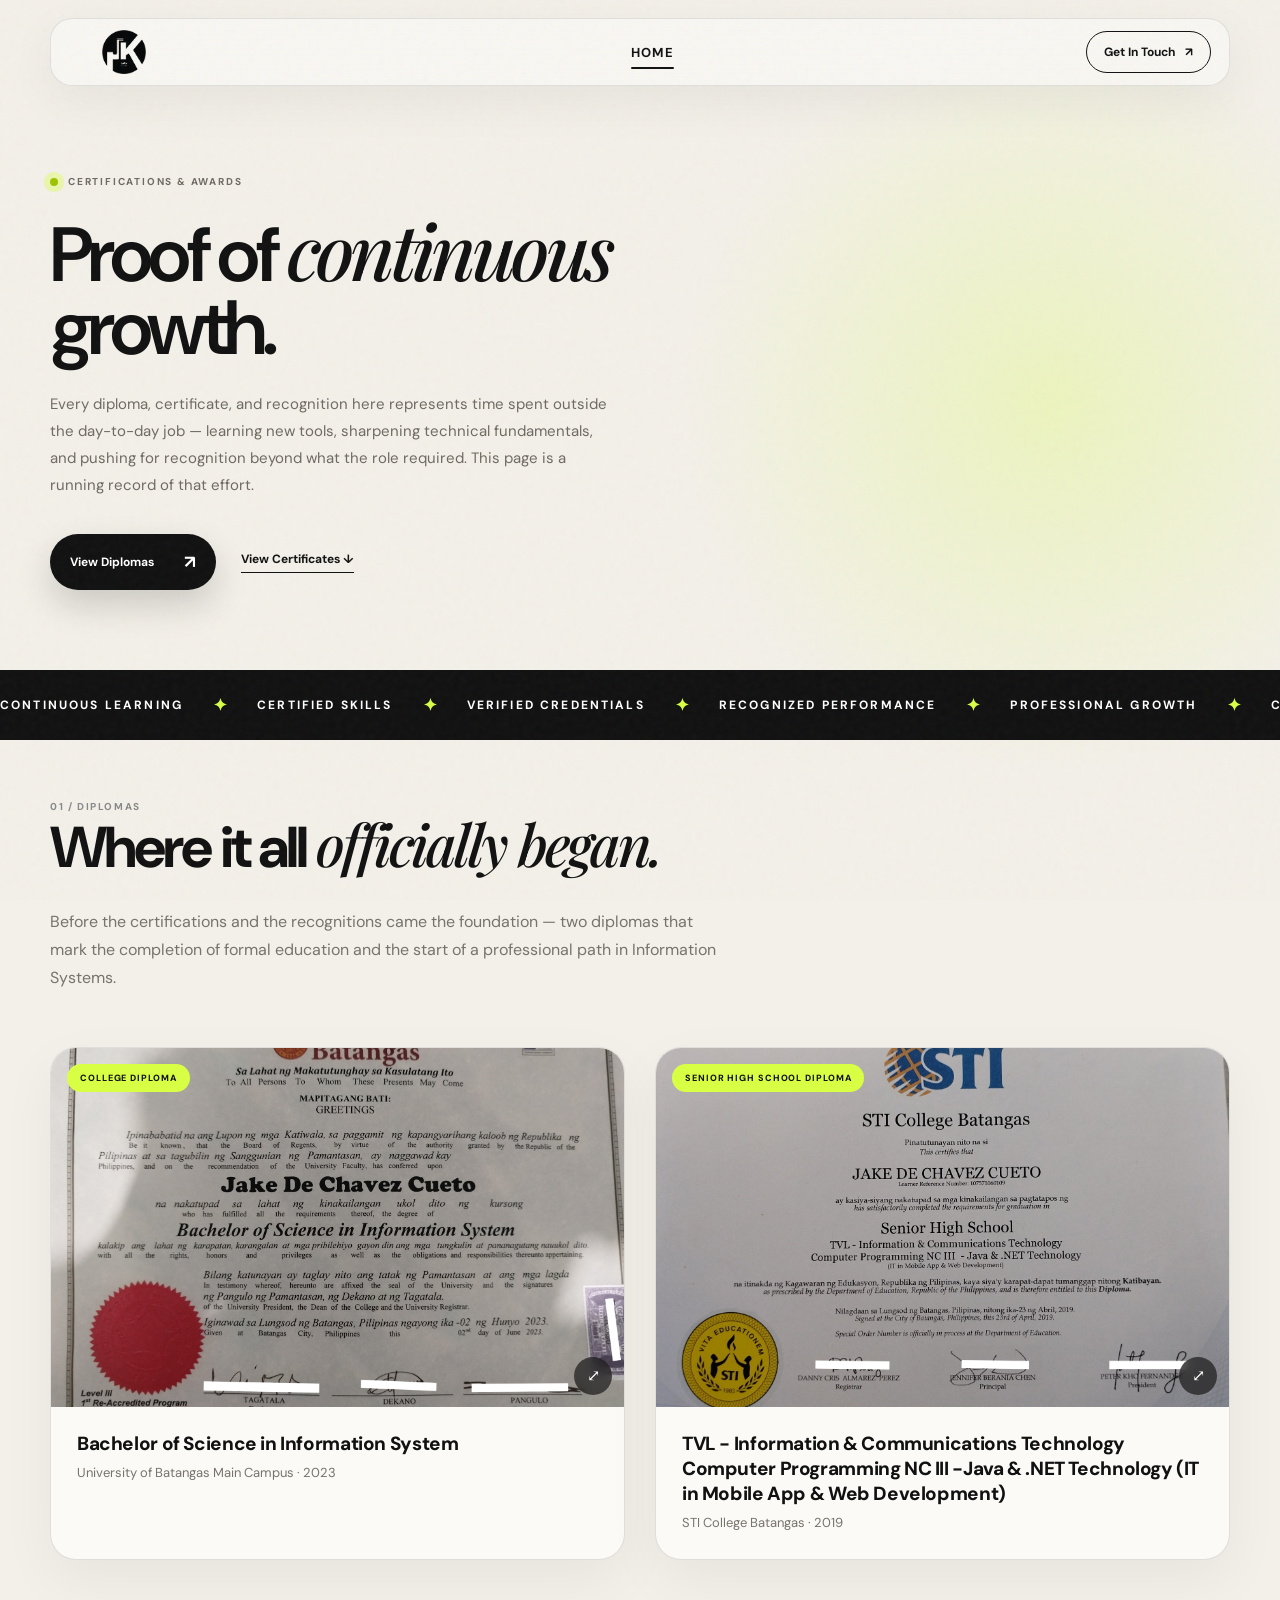
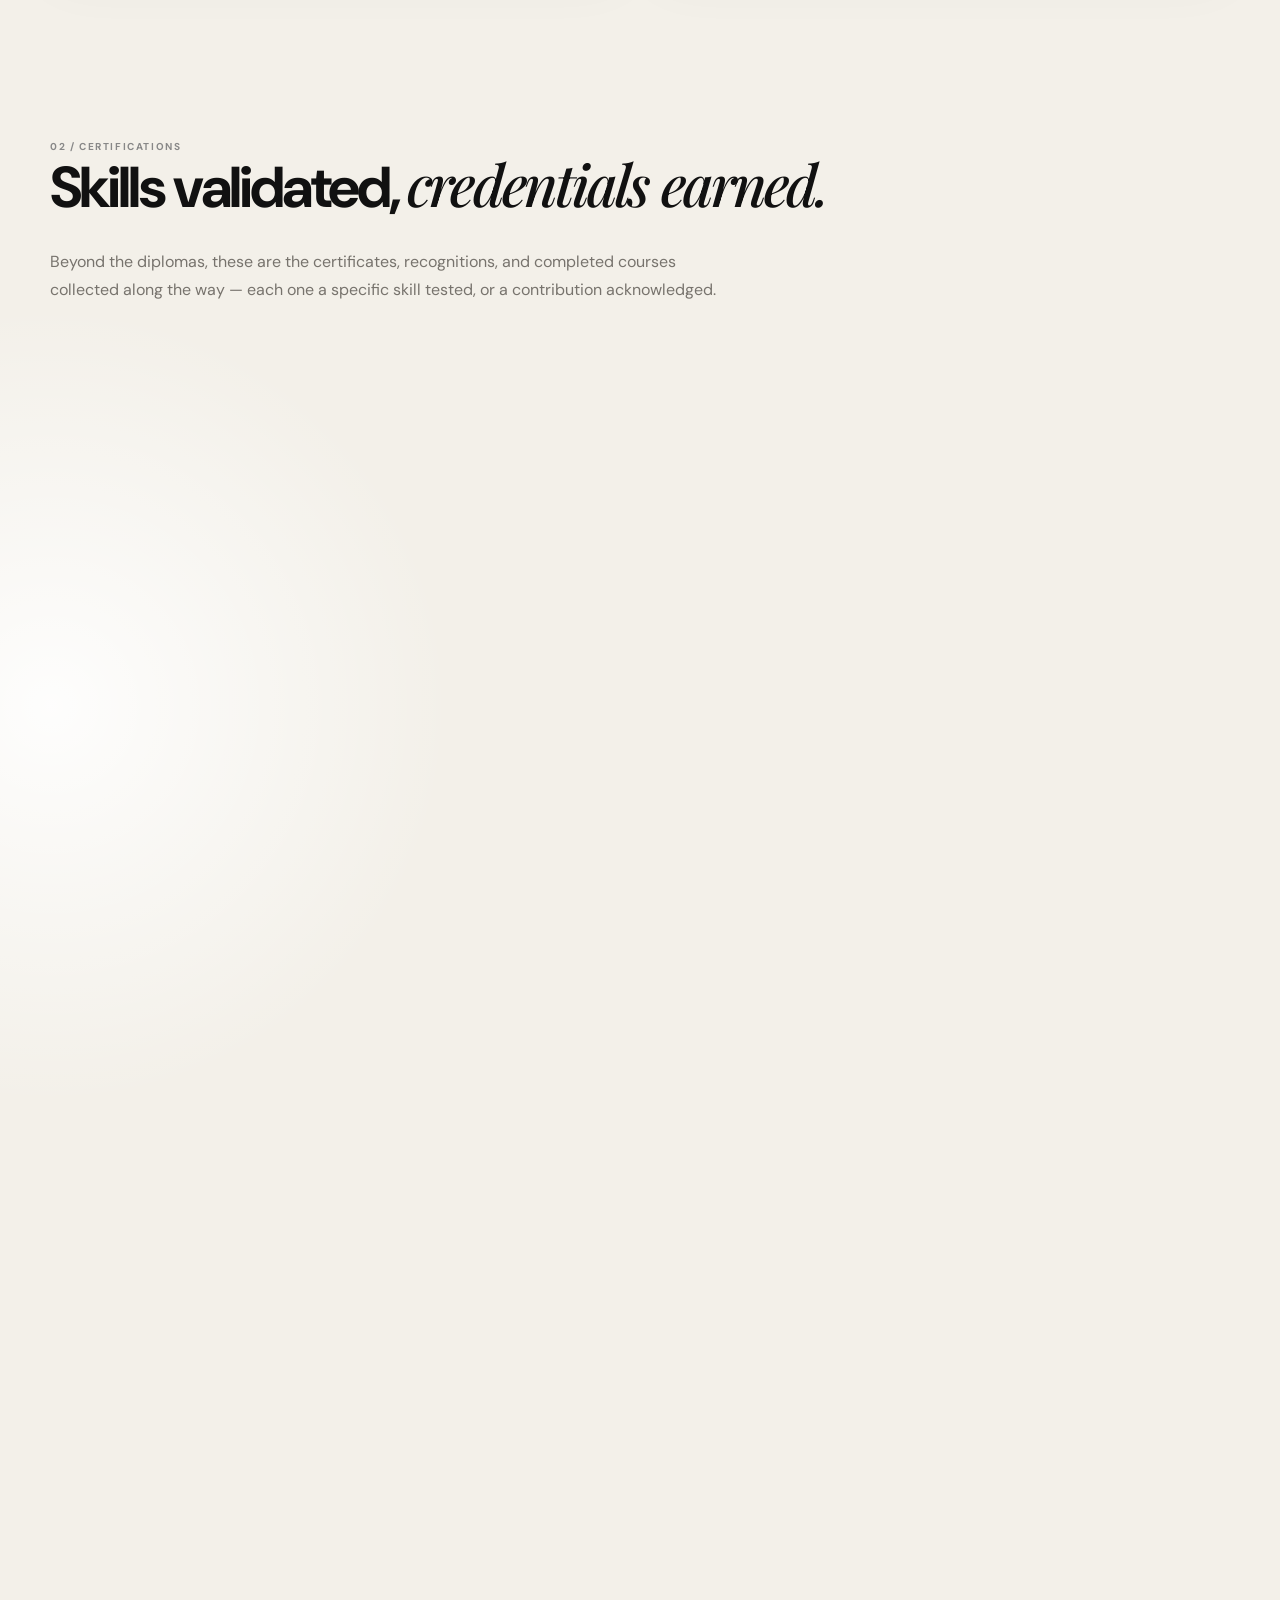
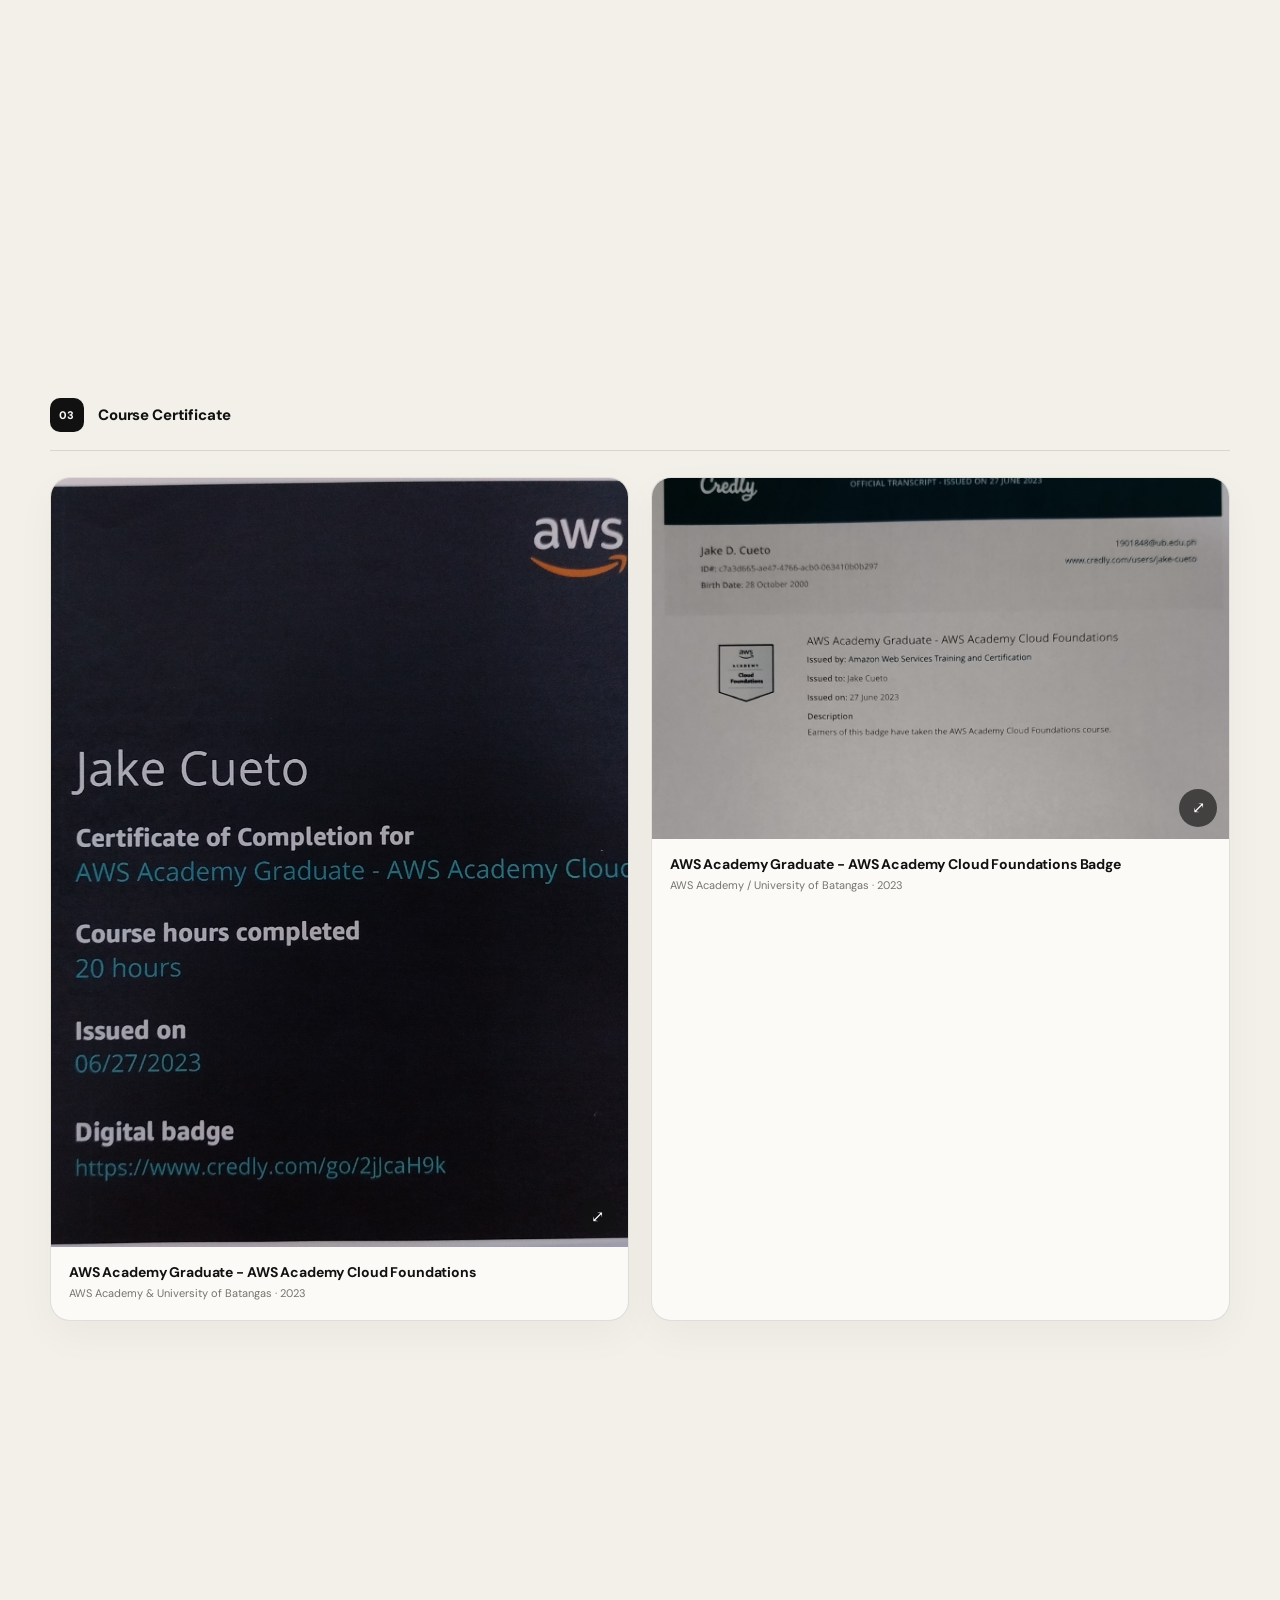
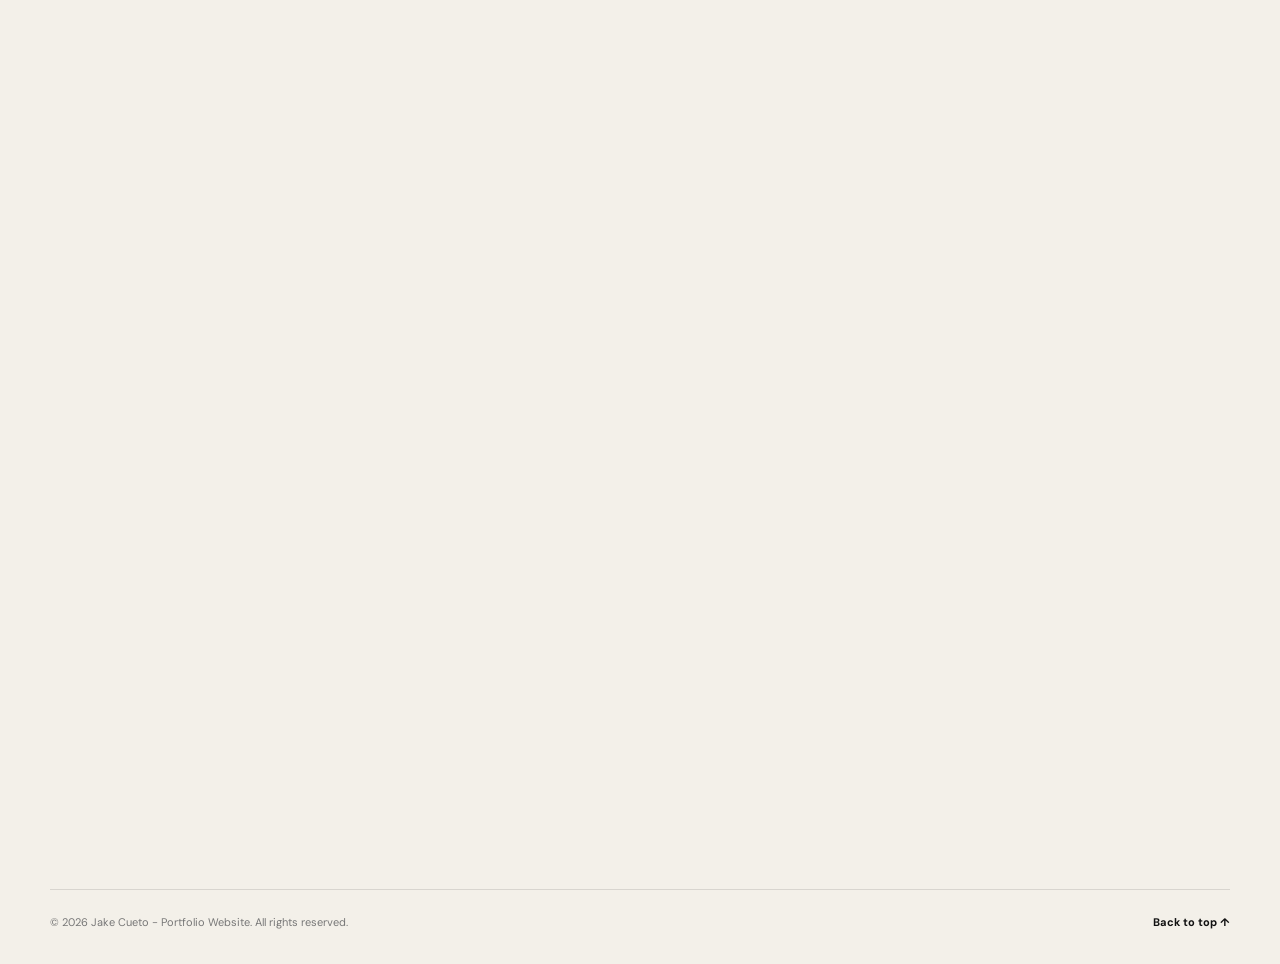
==== commit d4c73f71: "My portfolio files" ====
--- a/certifications.html
+++ b/certifications.html
@@ -2,13 +2,8 @@
 <html lang="en">
 
 <head>
-
     <meta charset="UTF-8">
-
-    <meta
-        name="viewport"
-        content="width=device-width, initial-scale=1.0"
-    >
+    <meta name="viewport" content="width=device-width, initial-scale=1.0">
 
     <meta
         name="description"
@@ -17,42 +12,21 @@
 
     <title>Certifications & Awards — Jake Cueto</title>
 
-
-    <!-- =====================================================
-         GOOGLE FONTS
-    ====================================================== -->
-
-    <link
-        rel="preconnect"
-        href="https://fonts.googleapis.com"
-    >
-
-    <link
-        rel="preconnect"
-        href="https://fonts.gstatic.com"
-        crossorigin
-    >
+    <!-- Google Fonts -->
+    <link rel="preconnect" href="https://fonts.googleapis.com">
+    <link rel="preconnect" href="https://fonts.gstatic.com" crossorigin>
 
     <link
         href="https://fonts.googleapis.com/css2?family=DM+Sans:wght@400;500;600;700;800&family=Playfair+Display:ital,wght@0,500;0,600;0,700;1,500&display=swap"
         rel="stylesheet"
     >
 
-
-    <!-- =====================================================
-         CSS
-    ====================================================== -->
-
-    <link
-        rel="stylesheet"
-        href="style.css"
-    >
-
+    <!-- CSS -->
+    <link rel="stylesheet" href="style.css">
 </head>
 
 
 <body>
-
 
     <!-- =====================================================
          NAVIGATION
@@ -62,80 +36,29 @@
 
         <nav class="navbar container">
 
-
-            <!-- LOGO -->
-
-            <a
-                href="index.html"
-                class="logo"
-            >
-
+            <a href="index.html" class="logo">
                 <img
                     src="mybranding.png"
                     alt="Jake Cueto Logo"
                     class="logo-image"
-                    draggable="false"
                 >
-
             </a>
 
 
-            <!-- =================================================
-                 NAVIGATION LINKS
-                 DESKTOP + MOBILE DROPDOWN
-            ================================================== -->
-
             <div class="nav-links">
 
-
-                <!-- HOME -->
-
-                <a
-                    href="index.html"
-                    class="active"
-                >
+                <a href="index.html" class="active">
                     Home
                 </a>
 
-
-                <!-- GET IN TOUCH
-                     MOBILE VERSION -->
-
-                <a
-                    href="#contact"
-                    class="mobile-contact-link"
-                >
-                    Get In Touch
-
-                    <span>↗</span>
-
-                </a>
-
-
-            </div>
-
-
-            <!-- =================================================
-                 GET IN TOUCH
-                 DESKTOP VERSION
-            ================================================== -->
-
-            <a
-                href="#contact"
-                class="nav-contact"
-            >
-
+            </div>
+
+
+            <a href="#contact" class="nav-contact">
                 Get In Touch
-
                 <span>↗</span>
-
             </a>
 
-
-            <!-- =================================================
-                 MOBILE MENU BUTTON
-                 3 LINES
-            ================================================== -->
 
             <button
                 class="menu-button"
@@ -143,13 +66,9 @@
                 aria-label="Open navigation"
                 aria-expanded="false"
             >
-
                 <span></span>
                 <span></span>
-                <span></span>
-
             </button>
-
 
         </nav>
 
@@ -175,48 +94,36 @@
 
             <div class="cert-hero-content reveal">
 
-
                 <div class="eyebrow">
-
                     <span></span>
-
-                    CERTIFICATIONS & AWARDS
-
+                    CERTIFICATIONS &amp; AWARDS
                 </div>
 
 
                 <h1>
-
                     Proof of
                     <em>continuous</em>
                     growth.
-
                 </h1>
 
 
                 <p class="hero-description">
-
                     Every diploma, certificate, and recognition here represents
                     time spent outside the day-to-day job — learning new tools,
                     sharpening technical fundamentals, and pushing for
                     recognition beyond what the role required. This page
                     is a running record of that effort.
-
                 </p>
 
 
                 <div class="hero-buttons">
-
 
                     <a
                         href="#diplomas"
                         class="button button-dark"
                     >
-
                         View Diplomas
-
                         <span>↗</span>
-
                     </a>
 
 
@@ -224,16 +131,11 @@
                         href="#certifications"
                         class="simple-link"
                     >
-
                         View Certificates
-
                         <span>↓</span>
-
                     </a>
 
-
-                </div>
-
+                </div>
 
             </div>
 
@@ -249,76 +151,35 @@
 
             <div class="marquee-track">
 
-
-                <span>
-                    CONTINUOUS LEARNING
-                </span>
-
-                <b>✦</b>
-
-
-                <span>
-                    CERTIFIED SKILLS
-                </span>
-
-                <b>✦</b>
-
-
-                <span>
-                    VERIFIED CREDENTIALS
-                </span>
-
-                <b>✦</b>
-
-
-                <span>
-                    RECOGNIZED PERFORMANCE
-                </span>
-
-                <b>✦</b>
-
-
-                <span>
-                    PROFESSIONAL GROWTH
-                </span>
-
-                <b>✦</b>
-
-
-                <span>
-                    CONTINUOUS LEARNING
-                </span>
-
-                <b>✦</b>
-
-
-                <span>
-                    CERTIFIED SKILLS
-                </span>
-
-                <b>✦</b>
-
-
-                <span>
-                    VERIFIED CREDENTIALS
-                </span>
-
-                <b>✦</b>
-
-
-                <span>
-                    RECOGNIZED PERFORMANCE
-                </span>
-
-                <b>✦</b>
-
-
-                <span>
-                    PROFESSIONAL GROWTH
-                </span>
-
-                <b>✦</b>
-
+                <span>CONTINUOUS LEARNING</span>
+                <b>✦</b>
+
+                <span>CERTIFIED SKILLS</span>
+                <b>✦</b>
+
+                <span>VERIFIED CREDENTIALS</span>
+                <b>✦</b>
+
+                <span>RECOGNIZED PERFORMANCE</span>
+                <b>✦</b>
+
+                <span>PROFESSIONAL GROWTH</span>
+                <b>✦</b>
+
+                <span>CONTINUOUS LEARNING</span>
+                <b>✦</b>
+
+                <span>CERTIFIED SKILLS</span>
+                <b>✦</b>
+
+                <span>VERIFIED CREDENTIALS</span>
+                <b>✦</b>
+
+                <span>RECOGNIZED PERFORMANCE</span>
+                <b>✦</b>
+
+                <span>PROFESSIONAL GROWTH</span>
+                <b>✦</b>
 
             </div>
 
@@ -335,64 +196,42 @@
             id="diplomas"
         >
 
-
             <div class="section-number reveal">
-
                 01 / DIPLOMAS
-
             </div>
 
 
             <div class="cert-section-header reveal">
 
-
                 <h2>
-
                     Where it all
                     <em>officially began.</em>
-
                 </h2>
 
 
                 <p class="work-intro-text">
-
                     Before the certifications and the recognitions came the
                     foundation — two diplomas that mark the completion of
                     formal education and the start of a professional path
                     in Information Systems.
-
                 </p>
 
-
-            </div>
-
+            </div>
 
 
             <div class="diploma-grid">
 
-
-                <!-- =================================================
-                     DIPLOMA 1
-                ================================================== -->
-
+                <!-- DIPLOMA 1 — placeholder, replace with real data -->
                 <article class="diploma-card reveal">
 
-
                     <div class="diploma-photo protected-photo">
-
-
                         <img
                             src="diploma-college.jpg"
                             alt="College Diploma"
                             draggable="false"
                             oncontextmenu="return false"
                         >
-
-
-                        <span class="diploma-tag">
-                            COLLEGE DIPLOMA
-                        </span>
-
+                        <span class="diploma-tag">COLLEGE DIPLOMA</span>
 
                         <button
                             type="button"
@@ -401,54 +240,29 @@
                             data-title="College Diploma"
                             aria-label="Expand image"
                         >
-
                             ⤢
-
                         </button>
-
-
                     </div>
 
-
                     <div class="diploma-info">
-
-                        <h3>
-                            Bachelor of Science in Information System
-                        </h3>
-
-                        <p>
-                            University of Batangas Main Campus · 2023
-                        </p>
-
+                        <h3>Bachelor of Science in Information System</h3>
+                        <p>University of Batangas Main Campus · 2023</p>
                     </div>
 
-
                 </article>
 
 
-
-                <!-- =================================================
-                     DIPLOMA 2
-                ================================================== -->
-
+                <!-- DIPLOMA 2 — placeholder, replace with real data -->
                 <article class="diploma-card reveal">
 
-
                     <div class="diploma-photo protected-photo">
-
-
                         <img
                             src="diploma-shs.jpg"
                             alt="Senior High School Diploma"
                             draggable="false"
                             oncontextmenu="return false"
                         >
-
-
-                        <span class="diploma-tag">
-                            SENIOR HIGH SCHOOL DIPLOMA
-                        </span>
-
+                        <span class="diploma-tag">SENIOR HIGH SCHOOL DIPLOMA</span>
 
                         <button
                             type="button"
@@ -457,32 +271,16 @@
                             data-title="Senior High School Diploma"
                             aria-label="Expand image"
                         >
-
                             ⤢
-
                         </button>
-
-
                     </div>
 
-
                     <div class="diploma-info">
-
-                        <h3>
-                            TVL - Information & Communications Technology
-                            Computer Programming NC III - Java & .NET Technology
-                            (IT in Mobile App & Web Development)
-                        </h3>
-
-                        <p>
-                            STI College Batangas · 2019
-                        </p>
-
+                        <h3>TVL - Information & Communications Technology Computer Programming NC III -Java & .NET Technology (IT in Mobile App & Web Development)</h3>
+                        <p>STI College Batangas · 2019</p>
                     </div>
 
-
                 </article>
-
 
             </div>
 
@@ -499,76 +297,51 @@
             id="certifications"
         >
 
-
             <div class="section-number reveal">
-
                 02 / CERTIFICATIONS
-
             </div>
 
 
             <div class="cert-section-header reveal">
 
-
                 <h2>
-
                     Skills validated,
                     <em>credentials earned.</em>
-
                 </h2>
 
 
                 <p class="work-intro-text">
-
                     Beyond the diplomas, these are the certificates,
                     recognitions, and completed courses collected along
                     the way — each one a specific skill tested, or a
                     contribution acknowledged.
-
                 </p>
 
-
-            </div>
-
-
-
-            <!-- =================================================
+            </div>
+
+
+            <!-- =============================================
                  CERTIFICATE OF APPRECIATION
-            ================================================== -->
+            ============================================== -->
 
             <div class="cert-group">
 
-
                 <div class="cert-group-heading reveal">
-
-                    <span class="cert-group-count">
-                        06
-                    </span>
-
+                    <span class="cert-group-count">06</span>
                     Certificate of Appreciation
-
-                </div>
-
-
+                </div>
 
                 <div class="cert-photo-grid">
 
-
-                    <!-- CERTIFICATE 1 -->
-
+                    <!-- CERT PHOTO — placeholder, replace with real data -->
                     <article class="cert-photo-card reveal">
-
-                        <div class="cert-photo protected-photo">
-
-
+                        <div class="cert-photo protected-photo">
                             <img
                                 src="cert-appreciation-1.jpg"
                                 alt="Certificate of Appreciation"
                                 draggable="false"
                                 oncontextmenu="return false"
                             >
-
-
                             <button
                                 type="button"
                                 class="expand-btn"
@@ -576,48 +349,24 @@
                                 data-title="Certificate of Appreciation"
                                 aria-label="Expand image"
                             >
-
-                                ⤢
-
-                            </button>
-
-
-                        </div>
-
-
-                        <div class="cert-photo-info">
-
-                            <h4>
-                                Geographic Information System for Enhancing
-                                Administrative Efficiency and Campus Development
-                            </h4>
-
-                            <p>
-                                Sto. Niño Formation and Science School -
-                                Senior High School · June 2023
-                            </p>
-
-                        </div>
-
-                    </article>
-
-
-
-                    <!-- CERTIFICATE 2 -->
-
+                                ⤢
+                            </button>
+                        </div>
+                        <div class="cert-photo-info">
+                            <h4>Geographic Information System for Enhancing Administrative Efficiency and Campus Development </h4>
+                            <p>Sto. Niño Formation and Science School - Senior high School · June 2023</p>
+                        </div>
+                    </article>
+
+                    <!-- CERT PHOTO — placeholder, replace with real data -->
                     <article class="cert-photo-card reveal">
-
-                        <div class="cert-photo protected-photo">
-
-
+                        <div class="cert-photo protected-photo">
                             <img
                                 src="cert-appreciation-2.jpg"
                                 alt="Certificate of Appreciation"
                                 draggable="false"
                                 oncontextmenu="return false"
                             >
-
-
                             <button
                                 type="button"
                                 class="expand-btn"
@@ -625,47 +374,24 @@
                                 data-title="Certificate of Appreciation"
                                 aria-label="Expand image"
                             >
-
-                                ⤢
-
-                            </button>
-
-
-                        </div>
-
-
-                        <div class="cert-photo-info">
-
-                            <h4>
-                                Parking Space Monitoring System
-                            </h4>
-
-                            <p>
-                                Sto. Niño Formation and Science School -
-                                Senior High School · June 2023
-                            </p>
-
-                        </div>
-
-                    </article>
-
-
-
-                    <!-- CERTIFICATE 3 -->
-
+                                ⤢
+                            </button>
+                        </div>
+                        <div class="cert-photo-info">
+                            <h4>Parking Space Monitoring System</h4>
+                            <p>Sto. Niño Formation and Science School - Senior high School · June 2023</p>
+                        </div>
+                    </article>
+
+                    <!-- CERT PHOTO — placeholder, replace with real data -->
                     <article class="cert-photo-card reveal">
-
-                        <div class="cert-photo protected-photo">
-
-
+                        <div class="cert-photo protected-photo">
                             <img
                                 src="cert-appreciation-3.jpg"
                                 alt="Certificate of Appreciation"
                                 draggable="false"
                                 oncontextmenu="return false"
                             >
-
-
                             <button
                                 type="button"
                                 class="expand-btn"
@@ -673,47 +399,24 @@
                                 data-title="Certificate of Appreciation"
                                 aria-label="Expand image"
                             >
-
-                                ⤢
-
-                            </button>
-
-
-                        </div>
-
-
-                        <div class="cert-photo-info">
-
-                            <h4>
-                                WhaOW AI: Answering your 'What and Hows'
-                                About Artificial Intelligence Writing Tools
-                            </h4>
-
-                            <p>
-                                Itlugan National High School · June 2026
-                            </p>
-
-                        </div>
-
-                    </article>
-
-
-
-                    <!-- CERTIFICATE 4 -->
-
+                                ⤢
+                            </button>
+                        </div>
+                        <div class="cert-photo-info">
+                            <h4>WhaOW AI: Answering your 'What and Hows' About Artificial Intelligence Writing Tools</h4>
+                            <p>[Itlugan National Highschool · June 2026</p>
+                        </div>
+                    </article>
+
+                    <!-- CERT PHOTO — placeholder, replace with real data -->
                     <article class="cert-photo-card reveal">
-
-                        <div class="cert-photo protected-photo">
-
-
+                        <div class="cert-photo protected-photo">
                             <img
                                 src="cert-appreciation-4.jpg"
                                 alt="Certificate of Appreciation"
                                 draggable="false"
                                 oncontextmenu="return false"
                             >
-
-
                             <button
                                 type="button"
                                 class="expand-btn"
@@ -721,49 +424,24 @@
                                 data-title="Certificate of Appreciation"
                                 aria-label="Expand image"
                             >
-
-                                ⤢
-
-                            </button>
-
-
-                        </div>
-
-
-                        <div class="cert-photo-info">
-
-                            <h4>
-                                Design and Implementation of a Fingerprint
-                                and RFID Enabled Locker System and Its Impact
-                                on Student Locker Security in School
-                            </h4>
-
-                            <p>
-                                Sto. Niño Formation and Science School -
-                                Senior High School · June 2023
-                            </p>
-
-                        </div>
-
-                    </article>
-
-
-
-                    <!-- CERTIFICATE 5 -->
-
+                                ⤢
+                            </button>
+                        </div>
+                        <div class="cert-photo-info">
+                            <h4>Design and Implementation of a Fingerprint and RFID Enabled Locker System and Its Impact on Student Locker Security in School</h4>
+                            <p>Sto. Niño Formation and Science School - Senior high School · June 2023</p>
+                        </div>
+                    </article>
+
+                    <!-- CERT PHOTO — placeholder, replace with real data -->
                     <article class="cert-photo-card reveal">
-
-                        <div class="cert-photo protected-photo">
-
-
+                        <div class="cert-photo protected-photo">
                             <img
                                 src="cert-appreciation-5.jpg"
                                 alt="Certificate of Appreciation"
                                 draggable="false"
                                 oncontextmenu="return false"
                             >
-
-
                             <button
                                 type="button"
                                 class="expand-btn"
@@ -771,49 +449,24 @@
                                 data-title="Certificate of Appreciation"
                                 aria-label="Expand image"
                             >
-
-                                ⤢
-
-                            </button>
-
-
-                        </div>
-
-
-                        <div class="cert-photo-info">
-
-                            <h4>
-                                Startup 103: Writeshop and Workshop under
-                                ICT Industry Development Bureau
-                            </h4>
-
-                            <p>
-                                Department of Information Communication
-                                Technology · August 31, 2022 -
-                                September 01, 2022
-                            </p>
-
-                        </div>
-
-                    </article>
-
-
-
-                    <!-- CERTIFICATE 6 -->
-
+                                ⤢
+                            </button>
+                        </div>
+                        <div class="cert-photo-info">
+                            <h4>Startup 103: Writeshop and Workshop under ICT Industry Development Bureau</h4>
+                            <p>Department of Information Communication Technology - August 31, 2022 - September 01, 2022</p>
+                        </div>
+                    </article>
+
+                    <!-- CERT PHOTO — placeholder, replace with real data -->
                     <article class="cert-photo-card reveal">
-
-                        <div class="cert-photo protected-photo">
-
-
+                        <div class="cert-photo protected-photo">
                             <img
                                 src="cert-appreciation-6.jpg"
                                 alt="Certificate of Appreciation"
                                 draggable="false"
                                 oncontextmenu="return false"
                             >
-
-
                             <button
                                 type="button"
                                 class="expand-btn"
@@ -821,75 +474,44 @@
                                 data-title="Certificate of Appreciation"
                                 aria-label="Expand image"
                             >
-
-                                ⤢
-
-                            </button>
-
-
-                        </div>
-
-
-                        <div class="cert-photo-info">
-
-                            <h4>
-                                Bonafide Member of JPCS National
-                            </h4>
-
-                            <p>
-                                Philippine Computer Society · 2021 - 2022
-                            </p>
-
-                        </div>
-
-                    </article>
-
-
-                </div>
-
-            </div>
-
-
-
-            <!-- =================================================
+                                ⤢
+                            </button>
+                        </div>
+                        <div class="cert-photo-info">
+                            <h4>Bonafide Member of JPCS National</h4>
+                            <p>Philippine Computer Society · 2021 - 2022</p>
+                        </div>
+                    </article>
+
+                </div>
+
+            </div>
+
+
+
+            <!-- =============================================
                  CERTIFICATE OF RECOGNITION
-            ================================================== -->
+                 (2 portrait, 1 landscape)
+            ============================================== -->
 
             <div class="cert-group">
 
-
                 <div class="cert-group-heading reveal">
-
-                    <span class="cert-group-count">
-                        03
-                    </span>
-
+                    <span class="cert-group-count">03</span>
                     Certificate of Recognition
-
-                </div>
-
-
+                </div>
 
                 <div class="cert-photo-grid">
 
-
-                    <!-- RECOGNITION 1 -->
-
-                    <article
-                        class="cert-photo-card cert-photo-card--portrait reveal"
-                    >
-
-                        <div class="cert-photo protected-photo">
-
-
+                    <!-- CERT PHOTO — PORTRAIT — placeholder, replace with real data -->
+                    <article class="cert-photo-card cert-photo-card--portrait reveal">
+                        <div class="cert-photo protected-photo">
                             <img
                                 src="cert-recognition-1.jpg"
                                 alt="Certificate of Recognition"
                                 draggable="false"
                                 oncontextmenu="return false"
                             >
-
-
                             <button
                                 type="button"
                                 class="expand-btn"
@@ -897,50 +519,24 @@
                                 data-title="Certificate of Recognition"
                                 aria-label="Expand image"
                             >
-
-                                ⤢
-
-                            </button>
-
-
-                        </div>
-
-
-                        <div class="cert-photo-info">
-
-                            <h4>
-                                3rd Best Student Research in 8th
-                                Hernando B. Perez Best Student Research
-                                at the Universities of Batangas
-                            </h4>
-
-                            <p>
-                                University of Batangas · June 2023
-                            </p>
-
-                        </div>
-
-                    </article>
-
-
-
-                    <!-- RECOGNITION 2 -->
-
-                    <article
-                        class="cert-photo-card cert-photo-card--portrait reveal"
-                    >
-
-                        <div class="cert-photo protected-photo">
-
-
+                                ⤢
+                            </button>
+                        </div>
+                        <div class="cert-photo-info">
+                            <h4>3rd Best Student Research in 8th Hernando B. Perez Best Student Research at the Universities of Batangas</h4>
+                            <p>University of Batangas · June 2023</p>
+                        </div>
+                    </article>
+
+                    <!-- CERT PHOTO — PORTRAIT — placeholder, replace with real data -->
+                    <article class="cert-photo-card cert-photo-card--portrait reveal">
+                        <div class="cert-photo protected-photo">
                             <img
                                 src="cert-recognition-2.jpg"
                                 alt="Certificate of Recognition"
                                 draggable="false"
                                 oncontextmenu="return false"
                             >
-
-
                             <button
                                 type="button"
                                 class="expand-btn"
@@ -948,47 +544,24 @@
                                 data-title="Certificate of Recognition"
                                 aria-label="Expand image"
                             >
-
-                                ⤢
-
-                            </button>
-
-
-                        </div>
-
-
-                        <div class="cert-photo-info">
-
-                            <h4>
-                                Best Research Paper in Bachelor of Science
-                                in Information System
-                            </h4>
-
-                            <p>
-                                University of Batangas · June 2023
-                            </p>
-
-                        </div>
-
-                    </article>
-
-
-
-                    <!-- RECOGNITION 3 -->
-
+                                ⤢
+                            </button>
+                        </div>
+                        <div class="cert-photo-info">
+                            <h4>Best Research Paper in Bachelor of Science in Information System</h4>
+                            <p>University of Batangas · June 2023</p>
+                        </div>
+                    </article>
+
+                    <!-- CERT PHOTO — LANDSCAPE — placeholder, replace with real data -->
                     <article class="cert-photo-card reveal">
-
-                        <div class="cert-photo protected-photo">
-
-
+                        <div class="cert-photo protected-photo">
                             <img
                                 src="cert-recognition-3.jpg"
                                 alt="Certificate of Recognition"
                                 draggable="false"
                                 oncontextmenu="return false"
                             >
-
-
                             <button
                                 type="button"
                                 class="expand-btn"
@@ -996,75 +569,44 @@
                                 data-title="Certificate of Recognition"
                                 aria-label="Expand image"
                             >
-
-                                ⤢
-
-                            </button>
-
-
-                        </div>
-
-
-                        <div class="cert-photo-info">
-
-                            <h4>
-                                College Achiever
-                            </h4>
-
-                            <p>
-                                University of Batangas · July 2023
-                            </p>
-
-                        </div>
-
-                    </article>
-
-
-                </div>
-
-            </div>
-
-
-
-            <!-- =================================================
+                                ⤢
+                            </button>
+                        </div>
+                        <div class="cert-photo-info">
+                            <h4>College Achiever</h4>
+                            <p>University of Batangas · July 2023</p>
+                        </div>
+                    </article>
+
+                </div>
+
+            </div>
+
+
+
+            <!-- =============================================
                  COURSE CERTIFICATE
-            ================================================== -->
+                 (1 portrait, 2 landscape)
+            ============================================== -->
 
             <div class="cert-group">
 
-
                 <div class="cert-group-heading reveal">
-
-                    <span class="cert-group-count">
-                        03
-                    </span>
-
+                    <span class="cert-group-count">03</span>
                     Course Certificate
-
-                </div>
-
-
+                </div>
 
                 <div class="cert-photo-grid cert-photo-grid-small">
 
-
-                    <!-- COURSE 1 -->
-
-                    <article
-                        class="cert-photo-card cert-photo-card--portrait reveal"
-                    >
-
-                        <div class="cert-photo protected-photo">
-
-
+                    <!-- CERT PHOTO — PORTRAIT — placeholder, replace with real data -->
+                    <article class="cert-photo-card cert-photo-card--portrait reveal">
+                        <div class="cert-photo protected-photo">
                             <img
                                 src="cert-course-1.jpg"
                                 alt="Course Certificate"
                                 draggable="false"
                                 oncontextmenu="return false"
                             >
-
-
                             <button
                                 type="button"
                                 class="expand-btn"
@@ -1072,47 +614,24 @@
                                 data-title="Course Certificate"
                                 aria-label="Expand image"
                             >
-
-                                ⤢
-
-                            </button>
-
-
-                        </div>
-
-
-                        <div class="cert-photo-info">
-
-                            <h4>
-                                AWS Academy Graduate -
-                                AWS Academy Cloud Foundations
-                            </h4>
-
-                            <p>
-                                AWS Academy & University of Batangas · 2023
-                            </p>
-
-                        </div>
-
-                    </article>
-
-
-
-                    <!-- COURSE 2 -->
-
+                                ⤢
+                            </button>
+                        </div>
+                        <div class="cert-photo-info">
+                            <h4>AWS Academy Graduate - AWS Academy Cloud Foundations</h4>
+                            <p>AWS Academy & University of Batangas · 2023</p>
+                        </div>
+                    </article>
+
+                    <!-- CERT PHOTO — LANDSCAPE — placeholder, replace with real data -->
                     <article class="cert-photo-card reveal">
-
-                        <div class="cert-photo protected-photo">
-
-
+                        <div class="cert-photo protected-photo">
                             <img
                                 src="cert-course-2.jpg"
                                 alt="Course Certificate"
                                 draggable="false"
                                 oncontextmenu="return false"
                             >
-
-
                             <button
                                 type="button"
                                 class="expand-btn"
@@ -1120,47 +639,24 @@
                                 data-title="Course Certificate"
                                 aria-label="Expand image"
                             >
-
-                                ⤢
-
-                            </button>
-
-
-                        </div>
-
-
-                        <div class="cert-photo-info">
-
-                            <h4>
-                                AWS Academy Graduate -
-                                AWS Academy Cloud Foundations Badge
-                            </h4>
-
-                            <p>
-                                AWS Academy / University of Batangas · 2023
-                            </p>
-
-                        </div>
-
-                    </article>
-
-
-
-                    <!-- COURSE 3 -->
-
+                                ⤢
+                            </button>
+                        </div>
+                        <div class="cert-photo-info">
+                            <h4>AWS Academy Graduate - AWS Academy Cloud Foundations Badge</h4>
+                            <p>AWS Academy / University of Batangas · 2023</p>
+                        </div>
+                    </article>
+
+                    <!-- CERT PHOTO — LANDSCAPE — placeholder, replace with real data -->
                     <article class="cert-photo-card reveal">
-
-                        <div class="cert-photo protected-photo">
-
-
+                        <div class="cert-photo protected-photo">
                             <img
                                 src="cert-course-3.jpg"
                                 alt="Course Certificate"
                                 draggable="false"
                                 oncontextmenu="return false"
                             >
-
-
                             <button
                                 type="button"
                                 class="expand-btn"
@@ -1168,34 +664,18 @@
                                 data-title="Course Certificate"
                                 aria-label="Expand image"
                             >
-
-                                ⤢
-
-                            </button>
-
-
-                        </div>
-
-
-                        <div class="cert-photo-info">
-
-                            <h4>
-                                CISCO Network Academy
-                            </h4>
-
-                            <p>
-                                CISCO / University of Batangas · 2020 - 2021
-                            </p>
-
-                        </div>
-
-                    </article>
-
-
-                </div>
-
-            </div>
-
+                                ⤢
+                            </button>
+                        </div>
+                        <div class="cert-photo-info">
+                            <h4>CISCO Network Academy</h4>
+                            <p>CISCO / University of Batangas · 2020 - 2021</p>
+                        </div>
+                    </article>
+
+                </div>
+
+            </div>
 
         </section>
 
@@ -1212,27 +692,20 @@
 
             <div class="contact-box reveal">
 
-
                 <div class="eyebrow light">
-
                     AVAILABLE FOR OPPORTUNITIES
-
                 </div>
 
 
                 <h2>
-
                     Let's solve something
                     <em>meaningful.</em>
-
                 </h2>
 
 
-
                 <!-- CONTACT ACTION -->
 
                 <div class="contact-action">
-
 
                     <button
                         type="button"
@@ -1241,18 +714,12 @@
                         aria-expanded="false"
                         aria-controls="emailReveal"
                     >
-
-                        Get in Touch
-
-                        <span class="contact-arrow">
-                            ↗
-                        </span>
-
+                        Start a Conversation
+                        <span class="contact-arrow">↗</span>
                     </button>
 
 
-
-                    <!-- EMAIL BUTTON -->
+                    <!-- EMAIL BUTTON REVEALED AFTER CLICK -->
 
                     <div
                         class="email-reveal"
@@ -1260,54 +727,45 @@
                         aria-hidden="true"
                     >
 
-
                         <a
-                            href="https://mail.google.com/mail/?view=cm&fs=1&to=prvtem.jakecueto@gmail.com"
+                            href="https://mail.google.com/mail/?view=cm&amp;fs=1&amp;to=prvtem.jakecueto@gmail.com"
                             target="_blank"
                             rel="noopener noreferrer"
                             class="email-button"
                             aria-label="Send an email to Jake Cueto"
                         >
 
-
                             <span class="email-icon">
                                 ✉
                             </span>
 
-
                             <span class="email-address">
                                 prvtem.jakecueto@gmail.com
                             </span>
 
-
                             <span class="email-arrow">
                                 ↗
                             </span>
 
-
                         </a>
 
-
                     </div>
 
-
                 </div>
 
 
                 <div class="contact-circle"></div>
 
-
             </div>
 
         </section>
 
-
     </main>
 
 
 
     <!-- =====================================================
-         PHOTO LIGHTBOX
+         PHOTO LIGHTBOX (protected — expand view only)
     ====================================================== -->
 
     <div
@@ -1315,7 +773,6 @@
         id="photoLightbox"
         aria-hidden="true"
     >
-
 
         <button
             class="lightbox-close"
@@ -1323,17 +780,11 @@
             type="button"
             aria-label="Close photo viewer"
         >
-
             X
-
         </button>
 
 
-        <div
-            class="lightbox-content"
-            oncontextmenu="return false"
-        >
-
+        <div class="lightbox-content" oncontextmenu="return false">
 
             <img
                 id="lightboxImage"
@@ -1343,12 +794,9 @@
                 oncontextmenu="return false"
             >
 
-
             <p id="lightboxTitle"></p>
 
-
         </div>
-
 
     </div>
 
@@ -1360,37 +808,25 @@
 
     <footer class="footer container">
 
-
         <p>
-
             ©
-
             <span id="year"></span>
-
             Jake Cueto - Portfolio Website.
             All rights reserved.
-
         </p>
 
 
         <a href="#top">
-
             Back to top ↑
-
         </a>
 
-
     </footer>
 
 
 
-    <!-- =====================================================
-         JAVASCRIPT
-    ====================================================== -->
-
+    <!-- JavaScript -->
     <script src="script.js"></script>
 
-
 </body>
 
-</html>
+</html>
--- a/style.css
+++ b/style.css
@@ -263,15 +263,6 @@
 }
 
 
-
-/* =========================================================
-   MOBILE-ONLY CERTIFICATION LINK
-========================================================= */
-
-.mobile-certification {
-    display: none !important;
-}
-
 /* =========================================================
    HERO
 ========================================================= */
@@ -2534,148 +2525,84 @@
 
     /* =====================================================
        MOBILE NAVIGATION
-       DESKTOP = normal links
-       MOBILE  = 3-line hamburger only
     ===================================================== */
 
     .navbar {
-        position: relative;
         height: 62px;
     }
 
     .nav-links,
     .nav-contact {
-        display: none !important;
+        display: none;
     }
 
     .menu-button {
-        display: flex !important;
-        width: 44px;
-        height: 44px;
-        padding: 0;
-        margin: 0;
-        align-items: center;
-        justify-content: center;
-        flex-direction: column;
-        border: 0;
-        border-radius: 12px;
-        background: transparent;
-        cursor: pointer;
-        flex-shrink: 0;
-        -webkit-tap-highlight-color: transparent;
-        touch-action: manipulation;
-    }
-
-    .menu-button span {
         display: block;
-        width: 23px;
-        height: 2px;
-        margin: 3px 0;
-        background: var(--ink);
-        border-radius: 999px;
-        transition:
-            transform 0.25s ease,
-            opacity 0.2s ease;
-    }
-
-    .menu-button[aria-expanded="true"] span:nth-child(1) {
-        transform: translateY(8px) rotate(45deg);
-    }
-
-    .menu-button[aria-expanded="true"] span:nth-child(2) {
-        opacity: 0;
-    }
-
-    .menu-button[aria-expanded="true"] span:nth-child(3) {
-        transform: translateY(-8px) rotate(-45deg);
-    }
-
-    .menu-button:focus-visible {
-        outline: 2px solid var(--ink);
-        outline-offset: 3px;
     }
 
     .nav-links.mobile-open {
-        display: flex !important;
+        display: flex;
+
         position: absolute;
+
         left: 16px;
         right: 16px;
+
         top: 72px;
-        z-index: 9999;
+
         flex-direction: column;
+
         align-items: stretch;
+
         gap: 0;
-        max-height: calc(100vh - 95px);
-        overflow-y: auto;
-        overscroll-behavior: contain;
-        -webkit-overflow-scrolling: touch;
+
+        background:
+            rgba(
+                251,
+                250,
+                247,
+                0.96
+            );
+
+        border:
+            1px solid var(--line);
+
+        border-radius: 20px;
+
         padding: 10px;
-        background: rgba(251, 250, 247, 0.97);
-        border: 1px solid var(--line);
-        border-radius: 20px;
-        box-shadow: 0 20px 50px rgba(0, 0, 0, 0.12);
-        backdrop-filter: blur(18px);
-        -webkit-backdrop-filter: blur(18px);
+
+        box-shadow:
+            0 20px 50px rgba(0, 0, 0, 0.12);
+
+        backdrop-filter:
+            blur(18px);
+
+        -webkit-backdrop-filter:
+            blur(18px);
     }
 
     .nav-links.mobile-open a {
-        display: flex;
-        width: 100%;
-        min-height: 50px;
-        align-items: center;
-        justify-content: space-between;
-        box-sizing: border-box;
         padding: 15px;
+
         border-radius: 12px;
-    }
-
-    .nav-links.mobile-open a:hover {
-        background: #efede7;
     }
 
     .nav-links.mobile-open a::after {
         left: 15px;
         bottom: 8px;
+
         width: 0;
     }
 
     .nav-links.mobile-open a.active::after {
-        width: calc(100% - 30px);
-    }
-
-    .nav-links.mobile-open .mobile-certification {
-        display: flex !important;
-        border-top: 1px solid var(--line);
-        margin-top: 4px;
-        padding-top: 17px;
-    }
-
-    .nav-links.mobile-open .mobile-certification span {
-        margin-left: auto;
-        font-size: 16px;
-    }
-
-    body.mobile-menu-open {
-        overflow: hidden;
-    }
-
-    /* =====================================================
-       SMALL MOBILE NAVIGATION
-    ===================================================== */
-
-    .nav-links.mobile-open {
-        left: 10px;
-        right: 10px;
-        top: 68px;
-        border-radius: 18px;
-        padding: 8px;
-    }
-
-    .nav-links.mobile-open a {
-        min-height: 48px;
-        padding: 14px 13px;
-        font-size: 12px;
-    }
+        width:
+            calc(100% - 30px);
+    }
+
+    .nav-links.mobile-open a:hover {
+        background: #efede7;
+    }
+
 
     /* =====================================================
        HERO
@@ -4196,1960 +4123,4 @@
         font-size: 14px;
     }
 
-}
-/* =========================================================
-   MOBILE NAVIGATION — REDUCED MOTION
-========================================================= */
-
-@media (prefers-reduced-motion: reduce) {
-    .menu-button span {
-        transition: none;
-    }
-}
-
-/* =========================================================
-   ROOT
-========================================================= */
-
-:root {
-
-    --ink: #171717;
-    --muted: #6f6f6f;
-    --paper: #fbfaf7;
-    --white: #ffffff;
-    --line: #dedbd4;
-    --dark: #171717;
-
-}
-
-
-/* =========================================================
-   RESET
-========================================================= */
-
-* {
-
-    margin: 0;
-    padding: 0;
-
-    box-sizing: border-box;
-
-}
-
-
-html {
-
-    scroll-behavior: smooth;
-
-}
-
-
-body {
-
-    background: var(--paper);
-
-    color: var(--ink);
-
-    font-family:
-        "DM Sans",
-        Arial,
-        sans-serif;
-
-    line-height: 1.6;
-
-    overflow-x: hidden;
-
-}
-
-
-body.mobile-menu-open {
-
-    overflow: hidden;
-
-}
-
-
-img {
-
-    max-width: 100%;
-
-    display: block;
-
-    -webkit-user-drag: none;
-
-    -webkit-touch-callout: none;
-
-}
-
-
-a {
-
-    color: inherit;
-
-    text-decoration: none;
-
-}
-
-
-button {
-
-    font: inherit;
-
-}
-
-
-/* =========================================================
-   CONTAINER
-========================================================= */
-
-.container {
-
-    width:
-        min(
-            calc(100% - 48px),
-            1180px
-        );
-
-    margin-inline: auto;
-
-}
-
-
-/* =========================================================
-   HEADER
-========================================================= */
-
-.header {
-
-    position: relative;
-
-    z-index: 1000;
-
-    background: var(--paper);
-
-}
-
-
-.navbar {
-
-    height: 82px;
-
-    display: flex;
-
-    align-items: center;
-
-    justify-content: space-between;
-
-}
-
-
-/* =========================================================
-   LOGO
-========================================================= */
-
-.logo {
-
-    display: flex;
-
-    align-items: center;
-
-    flex-shrink: 0;
-
-}
-
-
-.logo-image {
-
-    width: 48px;
-
-    height: 48px;
-
-    object-fit: contain;
-
-}
-
-
-/* =========================================================
-   DESKTOP NAVIGATION
-========================================================= */
-
-.nav-links {
-
-    display: flex;
-
-    align-items: center;
-
-    gap: 34px;
-
-    margin-left: auto;
-
-    margin-right: 40px;
-
-}
-
-
-.nav-links a {
-
-    position: relative;
-
-    font-size: 13px;
-
-    font-weight: 600;
-
-    color: var(--ink);
-
-    padding: 8px 0;
-
-}
-
-
-.nav-links a::after {
-
-    content: "";
-
-    position: absolute;
-
-    left: 0;
-
-    bottom: 0;
-
-    width: 0;
-
-    height: 2px;
-
-    background: var(--ink);
-
-    transition:
-        width 0.25s ease;
-
-}
-
-
-.nav-links a:hover::after,
-.nav-links a.active::after {
-
-    width: 100%;
-
-}
-
-
-/* =========================================================
-   DESKTOP GET IN TOUCH
-========================================================= */
-
-.nav-contact {
-
-    display: inline-flex;
-
-    align-items: center;
-
-    gap: 10px;
-
-    padding:
-        11px
-        16px;
-
-    border:
-        1px solid var(--ink);
-
-    border-radius: 999px;
-
-    font-size: 12px;
-
-    font-weight: 700;
-
-    transition:
-        background 0.25s ease,
-        color 0.25s ease;
-
-}
-
-
-.nav-contact span {
-
-    font-size: 15px;
-
-}
-
-
-.nav-contact:hover {
-
-    background: var(--ink);
-
-    color: var(--white);
-
-}
-
-
-/* =========================================================
-   MOBILE CONTACT LINK
-========================================================= */
-
-.mobile-contact-link {
-
-    display: none !important;
-
-}
-
-
-/* =========================================================
-   MOBILE MENU BUTTON
-========================================================= */
-
-.menu-button {
-
-    display: none;
-
-}
-
-
-/* =========================================================
-   HERO
-========================================================= */
-
-.cert-hero {
-
-    min-height: 620px;
-
-    display: flex;
-
-    align-items: center;
-
-    padding:
-        90px
-        0
-        110px;
-
-}
-
-
-.cert-hero-content {
-
-    max-width: 850px;
-
-}
-
-
-.eyebrow {
-
-    display: flex;
-
-    align-items: center;
-
-    gap: 10px;
-
-    margin-bottom: 28px;
-
-    font-size: 11px;
-
-    font-weight: 800;
-
-    letter-spacing: 0.16em;
-
-}
-
-
-.eyebrow span {
-
-    width: 8px;
-
-    height: 8px;
-
-    border-radius: 50%;
-
-    background: var(--ink);
-
-}
-
-
-.cert-hero h1 {
-
-    max-width: 850px;
-
-    margin-bottom: 28px;
-
-    font-family:
-        "Playfair Display",
-        Georgia,
-        serif;
-
-    font-size:
-        clamp(
-            54px,
-            8vw,
-            110px
-        );
-
-    font-weight: 500;
-
-    line-height: 0.98;
-
-    letter-spacing: -0.045em;
-
-}
-
-
-.cert-hero h1 em {
-
-    font-style: italic;
-
-}
-
-
-.hero-description {
-
-    max-width: 690px;
-
-    color: var(--muted);
-
-    font-size: 16px;
-
-    line-height: 1.8;
-
-}
-
-
-.hero-buttons {
-
-    display: flex;
-
-    align-items: center;
-
-    gap: 28px;
-
-    margin-top: 38px;
-
-}
-
-
-/* =========================================================
-   BUTTONS
-========================================================= */
-
-.button {
-
-    display: inline-flex;
-
-    align-items: center;
-
-    justify-content: center;
-
-    gap: 15px;
-
-    min-height: 50px;
-
-    padding:
-        0
-        22px;
-
-    border-radius: 999px;
-
-    font-size: 12px;
-
-    font-weight: 800;
-
-    letter-spacing: 0.02em;
-
-    transition:
-        transform 0.25s ease,
-        background 0.25s ease,
-        color 0.25s ease;
-
-}
-
-
-.button:hover {
-
-    transform: translateY(-2px);
-
-}
-
-
-.button-dark {
-
-    background: var(--dark);
-
-    color: var(--white);
-
-}
-
-
-.button-light {
-
-    background: var(--white);
-
-    color: var(--dark);
-
-}
-
-
-.simple-link {
-
-    display: inline-flex;
-
-    align-items: center;
-
-    gap: 10px;
-
-    font-size: 12px;
-
-    font-weight: 700;
-
-}
-
-
-.simple-link span {
-
-    font-size: 16px;
-
-}
-
-
-/* =========================================================
-   MARQUEE
-========================================================= */
-
-.marquee-divider {
-
-    width: 100%;
-
-    overflow: hidden;
-
-    border-top:
-        1px solid var(--line);
-
-    border-bottom:
-        1px solid var(--line);
-
-    padding:
-        18px 0;
-
-}
-
-
-.marquee-track {
-
-    width: max-content;
-
-    display: flex;
-
-    align-items: center;
-
-    gap: 24px;
-
-    white-space: nowrap;
-
-    animation:
-        marquee 28s linear infinite;
-
-}
-
-
-.marquee-track span {
-
-    font-size: 11px;
-
-    font-weight: 800;
-
-    letter-spacing: 0.13em;
-
-}
-
-
-.marquee-track b {
-
-    font-size: 12px;
-
-}
-
-
-@keyframes marquee {
-
-    from {
-
-        transform: translateX(0);
-
-    }
-
-    to {
-
-        transform: translateX(-50%);
-
-    }
-
-}
-
-
-/* =========================================================
-   SECTIONS
-========================================================= */
-
-.diploma-section,
-.cert-section {
-
-    padding:
-        120px
-        0;
-
-}
-
-
-.section-number {
-
-    margin-bottom: 32px;
-
-    color: var(--muted);
-
-    font-size: 11px;
-
-    font-weight: 800;
-
-    letter-spacing: 0.14em;
-
-}
-
-
-.cert-section-header {
-
-    max-width: 850px;
-
-    margin-bottom: 65px;
-
-}
-
-
-.cert-section-header h2 {
-
-    margin-bottom: 25px;
-
-    font-family:
-        "Playfair Display",
-        Georgia,
-        serif;
-
-    font-size:
-        clamp(
-            42px,
-            6vw,
-            76px
-        );
-
-    font-weight: 500;
-
-    line-height: 1;
-
-    letter-spacing: -0.04em;
-
-}
-
-
-.cert-section-header h2 em {
-
-    font-style: italic;
-
-}
-
-
-.work-intro-text {
-
-    max-width: 650px;
-
-    color: var(--muted);
-
-    font-size: 15px;
-
-    line-height: 1.8;
-
-}
-
-
-/* =========================================================
-   DIPLOMAS
-========================================================= */
-
-.diploma-grid {
-
-    display: grid;
-
-    grid-template-columns:
-        repeat(
-            2,
-            minmax(0, 1fr)
-        );
-
-    gap: 30px;
-
-}
-
-
-.diploma-card {
-
-    overflow: hidden;
-
-    border:
-        1px solid var(--line);
-
-    background: var(--white);
-
-}
-
-
-.diploma-photo {
-
-    position: relative;
-
-    aspect-ratio: 4 / 3;
-
-    overflow: hidden;
-
-    background: #eeeeea;
-
-}
-
-
-.diploma-photo img {
-
-    width: 100%;
-
-    height: 100%;
-
-    object-fit: cover;
-
-    transition:
-        transform 0.5s ease;
-
-}
-
-
-.diploma-card:hover
-.diploma-photo img {
-
-    transform: scale(1.025);
-
-}
-
-
-.diploma-tag {
-
-    position: absolute;
-
-    left: 18px;
-
-    top: 18px;
-
-    padding:
-        7px
-        10px;
-
-    background: var(--white);
-
-    font-size: 9px;
-
-    font-weight: 800;
-
-    letter-spacing: 0.08em;
-
-}
-
-
-.diploma-info {
-
-    padding: 25px;
-
-}
-
-
-.diploma-info h3 {
-
-    margin-bottom: 8px;
-
-    font-size: 19px;
-
-    line-height: 1.35;
-
-}
-
-
-.diploma-info p {
-
-    color: var(--muted);
-
-    font-size: 12px;
-
-}
-
-
-/* =========================================================
-   EXPAND BUTTON
-========================================================= */
-
-.expand-btn {
-
-    position: absolute;
-
-    right: 16px;
-
-    bottom: 16px;
-
-    width: 42px;
-
-    height: 42px;
-
-    display: flex;
-
-    align-items: center;
-
-    justify-content: center;
-
-    border: 0;
-
-    border-radius: 50%;
-
-    background:
-        rgba(
-            255,
-            255,
-            255,
-            0.94
-        );
-
-    color: var(--ink);
-
-    cursor: pointer;
-
-    font-size: 20px;
-
-    transition:
-        transform 0.25s ease;
-
-}
-
-
-.expand-btn:hover {
-
-    transform: scale(1.08);
-
-}
-
-
-/* =========================================================
-   CERTIFICATION GROUP
-========================================================= */
-
-.cert-group {
-
-    margin-top: 80px;
-
-}
-
-
-.cert-group-heading {
-
-    display: flex;
-
-    align-items: center;
-
-    gap: 15px;
-
-    margin-bottom: 25px;
-
-    font-size: 15px;
-
-    font-weight: 800;
-
-}
-
-
-.cert-group-count {
-
-    display: inline-flex;
-
-    align-items: center;
-
-    justify-content: center;
-
-    width: 34px;
-
-    height: 34px;
-
-    border:
-        1px solid var(--line);
-
-    border-radius: 50%;
-
-    font-size: 10px;
-
-}
-
-
-/* =========================================================
-   CERTIFICATE GRID
-========================================================= */
-
-.cert-photo-grid {
-
-    display: grid;
-
-    grid-template-columns:
-        repeat(
-            3,
-            minmax(0, 1fr)
-        );
-
-    gap: 25px;
-
-}
-
-
-.cert-photo-grid-small {
-
-    grid-template-columns:
-        repeat(
-            3,
-            minmax(0, 1fr)
-        );
-
-}
-
-
-.cert-photo-card {
-
-    min-width: 0;
-
-}
-
-
-.cert-photo {
-
-    position: relative;
-
-    aspect-ratio: 4 / 3;
-
-    overflow: hidden;
-
-    background: #eeeeea;
-
-    border:
-        1px solid var(--line);
-
-}
-
-
-.cert-photo-card--portrait
-.cert-photo {
-
-    aspect-ratio: 3 / 4;
-
-}
-
-
-.cert-photo img {
-
-    width: 100%;
-
-    height: 100%;
-
-    object-fit: cover;
-
-    transition:
-        transform 0.5s ease;
-
-}
-
-
-.cert-photo-card:hover
-.cert-photo img {
-
-    transform: scale(1.025);
-
-}
-
-
-.cert-photo-info {
-
-    padding:
-        18px
-        0;
-
-}
-
-
-.cert-photo-info h4 {
-
-    margin-bottom: 7px;
-
-    font-size: 14px;
-
-    line-height: 1.5;
-
-}
-
-
-.cert-photo-info p {
-
-    color: var(--muted);
-
-    font-size: 11px;
-
-    line-height: 1.6;
-
-}
-
-
-/* =========================================================
-   CONTACT
-========================================================= */
-
-.contact {
-
-    padding:
-        40px 0
-        120px;
-
-}
-
-
-.contact-box {
-
-    position: relative;
-
-    overflow: hidden;
-
-    min-height: 420px;
-
-    display: flex;
-
-    flex-direction: column;
-
-    justify-content: center;
-
-    padding:
-        70px;
-
-    background: var(--dark);
-
-    color: var(--white);
-
-}
-
-
-.eyebrow.light {
-
-    color: rgba(
-        255,
-        255,
-        255,
-        0.65
-    );
-
-}
-
-
-.contact-box h2 {
-
-    position: relative;
-
-    z-index: 2;
-
-    max-width: 700px;
-
-    margin-bottom: 35px;
-
-    font-family:
-        "Playfair Display",
-        Georgia,
-        serif;
-
-    font-size:
-        clamp(
-            45px,
-            6vw,
-            80px
-        );
-
-    font-weight: 500;
-
-    line-height: 1;
-
-    letter-spacing: -0.04em;
-
-}
-
-
-.contact-box h2 em {
-
-    font-style: italic;
-
-}
-
-
-.contact-action {
-
-    position: relative;
-
-    z-index: 3;
-
-    display: flex;
-
-    flex-direction: column;
-
-    align-items: flex-start;
-
-    gap: 15px;
-
-}
-
-
-.email-reveal {
-
-    display: none;
-
-}
-
-
-.email-reveal.active {
-
-    display: block;
-
-}
-
-
-.email-button {
-
-    display: flex;
-
-    align-items: center;
-
-    gap: 12px;
-
-    padding:
-        12px
-        17px;
-
-    border:
-        1px solid
-        rgba(
-            255,
-            255,
-            255,
-            0.25
-        );
-
-    border-radius: 999px;
-
-    color: var(--white);
-
-    font-size: 12px;
-
-}
-
-
-.email-address {
-
-    word-break: break-word;
-
-}
-
-
-.email-arrow {
-
-    margin-left: 5px;
-
-}
-
-
-.contact-circle {
-
-    position: absolute;
-
-    width: 330px;
-
-    height: 330px;
-
-    right: -100px;
-
-    bottom: -140px;
-
-    border:
-        1px solid
-        rgba(
-            255,
-            255,
-            255,
-            0.15
-        );
-
-    border-radius: 50%;
-
-}
-
-
-/* =========================================================
-   LIGHTBOX
-========================================================= */
-
-.photo-lightbox {
-
-    position: fixed;
-
-    inset: 0;
-
-    z-index: 10000;
-
-    display: none;
-
-    align-items: center;
-
-    justify-content: center;
-
-    padding: 30px;
-
-    background:
-        rgba(
-            0,
-            0,
-            0,
-            0.92
-        );
-
-}
-
-
-.photo-lightbox.active {
-
-    display: flex;
-
-}
-
-
-.lightbox-close {
-
-    position: fixed;
-
-    top: 22px;
-
-    right: 22px;
-
-    z-index: 10001;
-
-    width: 44px;
-
-    height: 44px;
-
-    border: 0;
-
-    border-radius: 50%;
-
-    background: var(--white);
-
-    color: var(--ink);
-
-    cursor: pointer;
-
-    font-weight: 800;
-
-}
-
-
-.lightbox-content {
-
-    max-width: 1100px;
-
-    max-height: 90vh;
-
-    display: flex;
-
-    flex-direction: column;
-
-    align-items: center;
-
-    justify-content: center;
-
-}
-
-
-.lightbox-content img {
-
-    max-width: 100%;
-
-    max-height: 78vh;
-
-    width: auto;
-
-    height: auto;
-
-    object-fit: contain;
-
-}
-
-
-.lightbox-content p {
-
-    margin-top: 15px;
-
-    color: var(--white);
-
-    text-align: center;
-
-    font-size: 13px;
-
-}
-
-
-/* =========================================================
-   FOOTER
-========================================================= */
-
-.footer {
-
-    display: flex;
-
-    align-items: center;
-
-    justify-content: space-between;
-
-    gap: 20px;
-
-    padding:
-        25px 0
-        35px;
-
-    border-top:
-        1px solid var(--line);
-
-}
-
-
-.footer p {
-
-    color: var(--muted);
-
-    font-size: 11px;
-
-}
-
-
-.footer a {
-
-    font-size: 11px;
-
-    font-weight: 700;
-
-}
-
-
-/* =========================================================
-   REVEAL
-========================================================= */
-
-.reveal {
-
-    opacity: 1;
-
-}
-
-
-/* =========================================================
-   MOBILE NAVIGATION
-   850px AND BELOW
-========================================================= */
-
-@media (max-width: 850px) {
-
-
-    /* -----------------------------------------------------
-       CONTAINER
-    ----------------------------------------------------- */
-
-    .container {
-
-        width:
-            min(
-                calc(100% - 32px),
-                620px
-            );
-
-    }
-
-
-    /* -----------------------------------------------------
-       NAVBAR
-    ----------------------------------------------------- */
-
-    .navbar {
-
-        position: relative;
-
-        height: 62px;
-
-    }
-
-
-    /* -----------------------------------------------------
-       HIDE DESKTOP LINKS
-    ----------------------------------------------------- */
-
-    .nav-links,
-    .nav-contact {
-
-        display: none !important;
-
-    }
-
-
-    /* -----------------------------------------------------
-       MENU BUTTON
-    ----------------------------------------------------- */
-
-    .menu-button {
-
-        display: flex !important;
-
-        width: 44px;
-
-        height: 44px;
-
-        padding: 0;
-
-        margin: 0;
-
-        align-items: center;
-
-        justify-content: center;
-
-        flex-direction: column;
-
-        border: 0;
-
-        border-radius: 12px;
-
-        background: transparent;
-
-        color: var(--ink);
-
-        cursor: pointer;
-
-        flex-shrink: 0;
-
-        -webkit-tap-highlight-color: transparent;
-
-        touch-action: manipulation;
-
-    }
-
-
-    /* -----------------------------------------------------
-       THREE HAMBURGER LINES
-    ----------------------------------------------------- */
-
-    .menu-button span {
-
-        display: block;
-
-        width: 23px;
-
-        height: 2px;
-
-        margin: 3px 0;
-
-        background: var(--ink);
-
-        border-radius: 999px;
-
-        transition:
-            transform 0.25s ease,
-            opacity 0.2s ease;
-
-    }
-
-
-    /* -----------------------------------------------------
-       3 LINES → X
-    ----------------------------------------------------- */
-
-    .menu-button[aria-expanded="true"]
-    span:nth-child(1) {
-
-        transform:
-            translateY(8px)
-            rotate(45deg);
-
-    }
-
-
-    .menu-button[aria-expanded="true"]
-    span:nth-child(2) {
-
-        opacity: 0;
-
-    }
-
-
-    .menu-button[aria-expanded="true"]
-    span:nth-child(3) {
-
-        transform:
-            translateY(-8px)
-            rotate(-45deg);
-
-    }
-
-
-    /* -----------------------------------------------------
-       DROPDOWN
-    ----------------------------------------------------- */
-
-    .nav-links.mobile-open {
-
-        display: flex !important;
-
-        position: absolute;
-
-        left: 16px;
-
-        right: 16px;
-
-        top: 72px;
-
-        z-index: 9999;
-
-        flex-direction: column;
-
-        align-items: stretch;
-
-        gap: 0;
-
-        max-height:
-            calc(
-                100vh - 95px
-            );
-
-        overflow-y: auto;
-
-        overscroll-behavior: contain;
-
-        -webkit-overflow-scrolling: touch;
-
-        padding: 10px;
-
-        background:
-            rgba(
-                251,
-                250,
-                247,
-                0.97
-            );
-
-        border:
-            1px solid
-            var(--line);
-
-        border-radius: 20px;
-
-        box-shadow:
-            0
-            20px
-            50px
-            rgba(
-                0,
-                0,
-                0,
-                0.12
-            );
-
-        backdrop-filter:
-            blur(18px);
-
-        -webkit-backdrop-filter:
-            blur(18px);
-
-    }
-
-
-    /* -----------------------------------------------------
-       DROPDOWN HOME
-    ----------------------------------------------------- */
-
-    .nav-links.mobile-open > a {
-
-        display: flex !important;
-
-        width: 100%;
-
-        min-height: 50px;
-
-        align-items: center;
-
-        justify-content: space-between;
-
-        box-sizing: border-box;
-
-        padding: 15px;
-
-        border-radius: 12px;
-
-        color: var(--ink);
-
-        font-size: 13px;
-
-        font-weight: 600;
-
-    }
-
-
-    .nav-links.mobile-open > a:hover {
-
-        background: #efede7;
-
-    }
-
-
-    /* -----------------------------------------------------
-       ACTIVE UNDERLINE
-    ----------------------------------------------------- */
-
-    .nav-links.mobile-open > a::after {
-
-        left: 15px;
-
-        bottom: 8px;
-
-        width: 0;
-
-    }
-
-
-    .nav-links.mobile-open > a.active::after {
-
-        width:
-            calc(
-                100% - 30px
-            );
-
-    }
-
-
-    /* -----------------------------------------------------
-       MOBILE GET IN TOUCH
-    ----------------------------------------------------- */
-
-    .nav-links.mobile-open
-    .mobile-contact-link {
-
-        display: flex !important;
-
-        margin-top: 4px;
-
-        border-top:
-            1px solid
-            var(--line);
-
-        border-radius: 0 0 12px 12px;
-
-        padding-top: 17px;
-
-    }
-
-
-    .nav-links.mobile-open
-    .mobile-contact-link span {
-
-        margin-left: auto;
-
-        font-size: 16px;
-
-    }
-
-
-    /* -----------------------------------------------------
-       HERO
-    ----------------------------------------------------- */
-
-    .cert-hero {
-
-        min-height: auto;
-
-        padding:
-            85px
-            0
-            80px;
-
-    }
-
-
-    .cert-hero h1 {
-
-        font-size:
-            clamp(
-                48px,
-                15vw,
-                72px
-            );
-
-    }
-
-
-    .hero-description {
-
-        font-size: 14px;
-
-    }
-
-
-    .hero-buttons {
-
-        align-items: flex-start;
-
-        flex-direction: column;
-
-        gap: 18px;
-
-    }
-
-
-    /* -----------------------------------------------------
-       DIPLOMAS
-    ----------------------------------------------------- */
-
-    .diploma-section,
-    .cert-section {
-
-        padding:
-            80px
-            0;
-
-    }
-
-
-    .cert-section-header {
-
-        margin-bottom: 45px;
-
-    }
-
-
-    .cert-section-header h2 {
-
-        font-size:
-            clamp(
-                40px,
-                11vw,
-                60px
-            );
-
-    }
-
-
-    .diploma-grid {
-
-        grid-template-columns: 1fr;
-
-    }
-
-
-    /* -----------------------------------------------------
-       CERTIFICATES
-    ----------------------------------------------------- */
-
-    .cert-photo-grid,
-    .cert-photo-grid-small {
-
-        grid-template-columns:
-            repeat(
-                2,
-                minmax(0, 1fr)
-            );
-
-    }
-
-
-    /* -----------------------------------------------------
-       CONTACT
-    ----------------------------------------------------- */
-
-    .contact {
-
-        padding:
-            20px
-            0
-            80px;
-
-    }
-
-
-    .contact-box {
-
-        min-height: 390px;
-
-        padding:
-            45px 30px;
-
-    }
-
-
-    .contact-box h2 {
-
-        font-size:
-            clamp(
-                42px,
-                11vw,
-                62px
-            );
-
-    }
-
-
-    /* -----------------------------------------------------
-       FOOTER
-    ----------------------------------------------------- */
-
-    .footer {
-
-        align-items: flex-start;
-
-        flex-direction: column;
-
-    }
-
-}
-
-
-/* =========================================================
-   SMALL MOBILE
-========================================================= */
-
-@media (max-width: 560px) {
-
-
-    .container {
-
-        width:
-            calc(
-                100% - 24px
-            );
-
-    }
-
-
-    /* -----------------------------------------------------
-       MOBILE DROPDOWN
-    ----------------------------------------------------- */
-
-    .nav-links.mobile-open {
-
-        left: 10px;
-
-        right: 10px;
-
-        top: 68px;
-
-        border-radius: 18px;
-
-        padding: 8px;
-
-    }
-
-
-    .nav-links.mobile-open > a {
-
-        min-height: 48px;
-
-        padding:
-            14px
-            13px;
-
-        font-size: 12px;
-
-    }
-
-
-    /* -----------------------------------------------------
-       HERO
-    ----------------------------------------------------- */
-
-    .cert-hero {
-
-        padding-top: 70px;
-
-    }
-
-
-    .cert-hero h1 {
-
-        font-size:
-            clamp(
-                45px,
-                15vw,
-                62px
-            );
-
-    }
-
-
-    .hero-description {
-
-        font-size: 13px;
-
-        line-height: 1.75;
-
-    }
-
-
-    /* -----------------------------------------------------
-       CERTIFICATE GRID
-    ----------------------------------------------------- */
-
-    .cert-photo-grid,
-    .cert-photo-grid-small {
-
-        grid-template-columns: 1fr;
-
-    }
-
-
-    /* -----------------------------------------------------
-       DIPLOMA
-    ----------------------------------------------------- */
-
-    .diploma-info {
-
-        padding: 20px;
-
-    }
-
-
-    .diploma-info h3 {
-
-        font-size: 17px;
-
-    }
-
-
-    /* -----------------------------------------------------
-       CONTACT
-    ----------------------------------------------------- */
-
-    .contact-box {
-
-        padding:
-            40px
-            22px;
-
-    }
-
-
-    .email-button {
-
-        max-width: 100%;
-
-    }
-
-
-    .email-address {
-
-        font-size: 10px;
-
-    }
-
-
-}
+}
